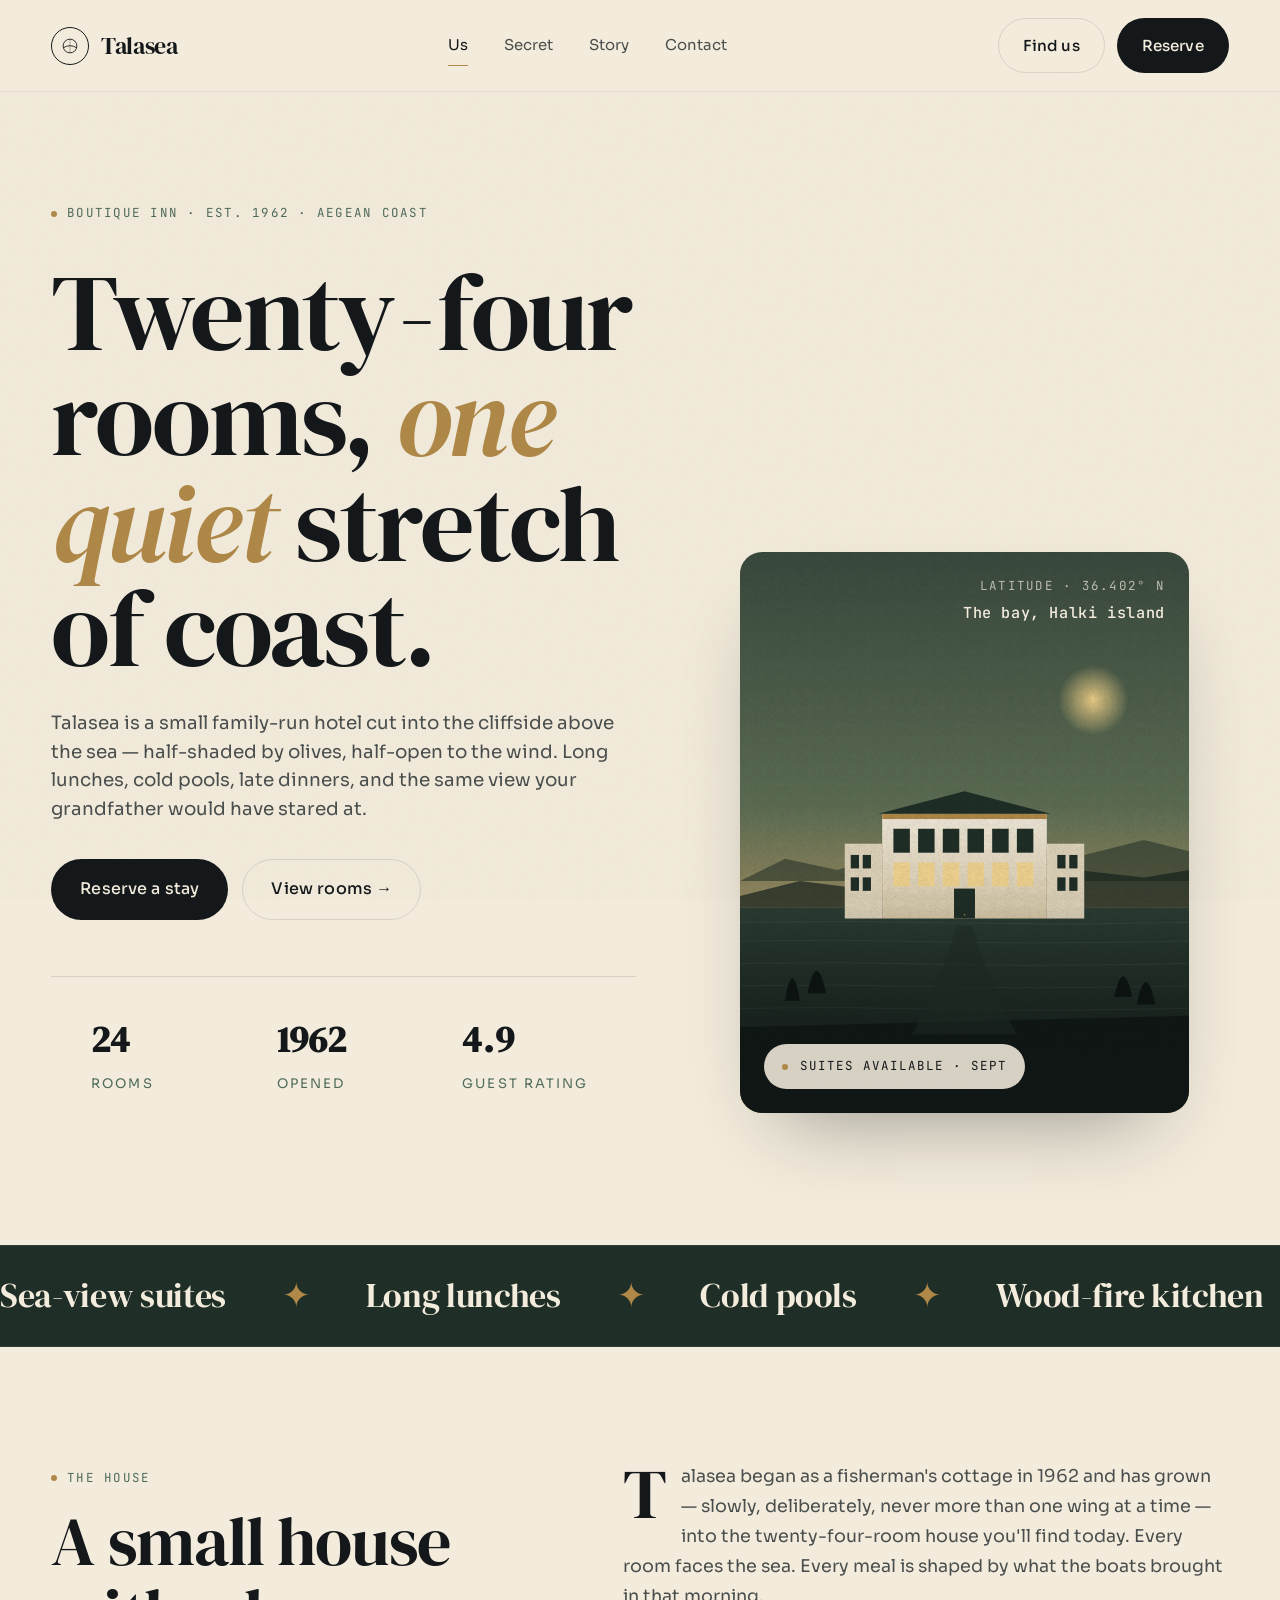
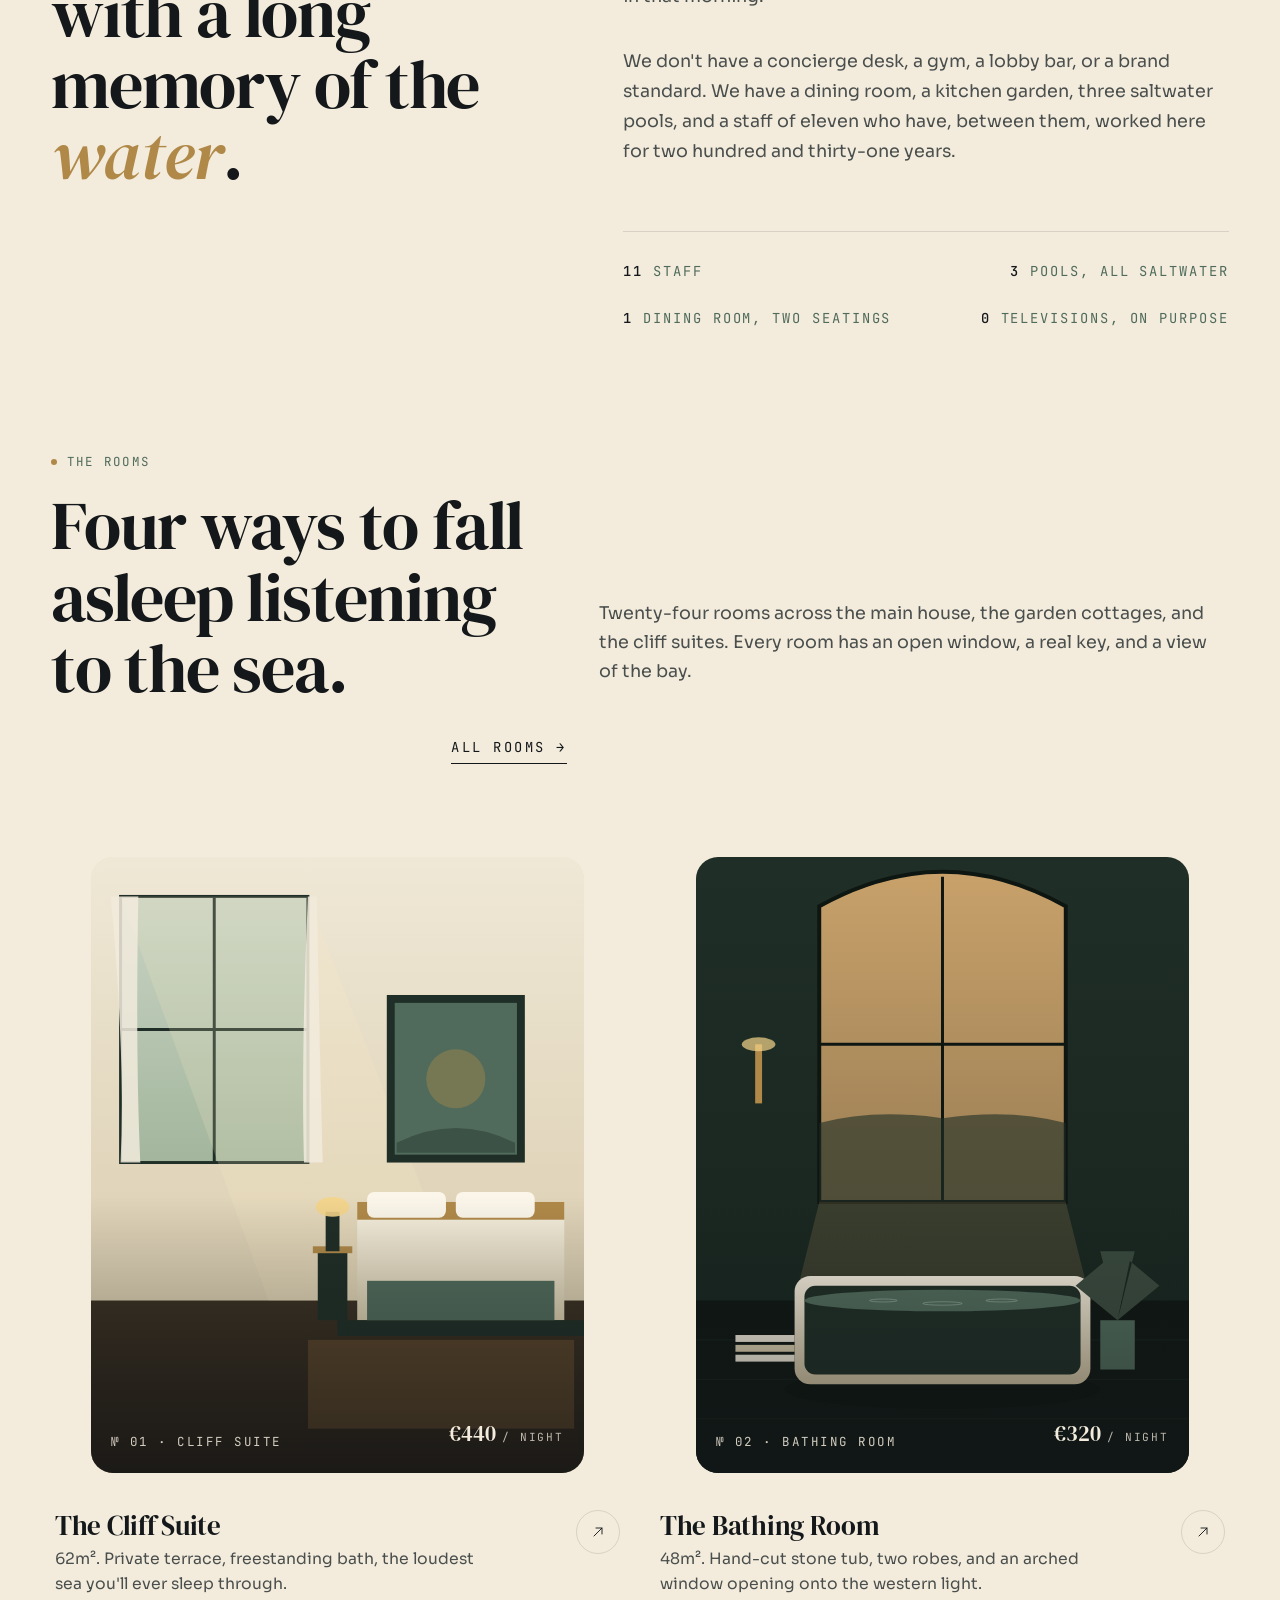
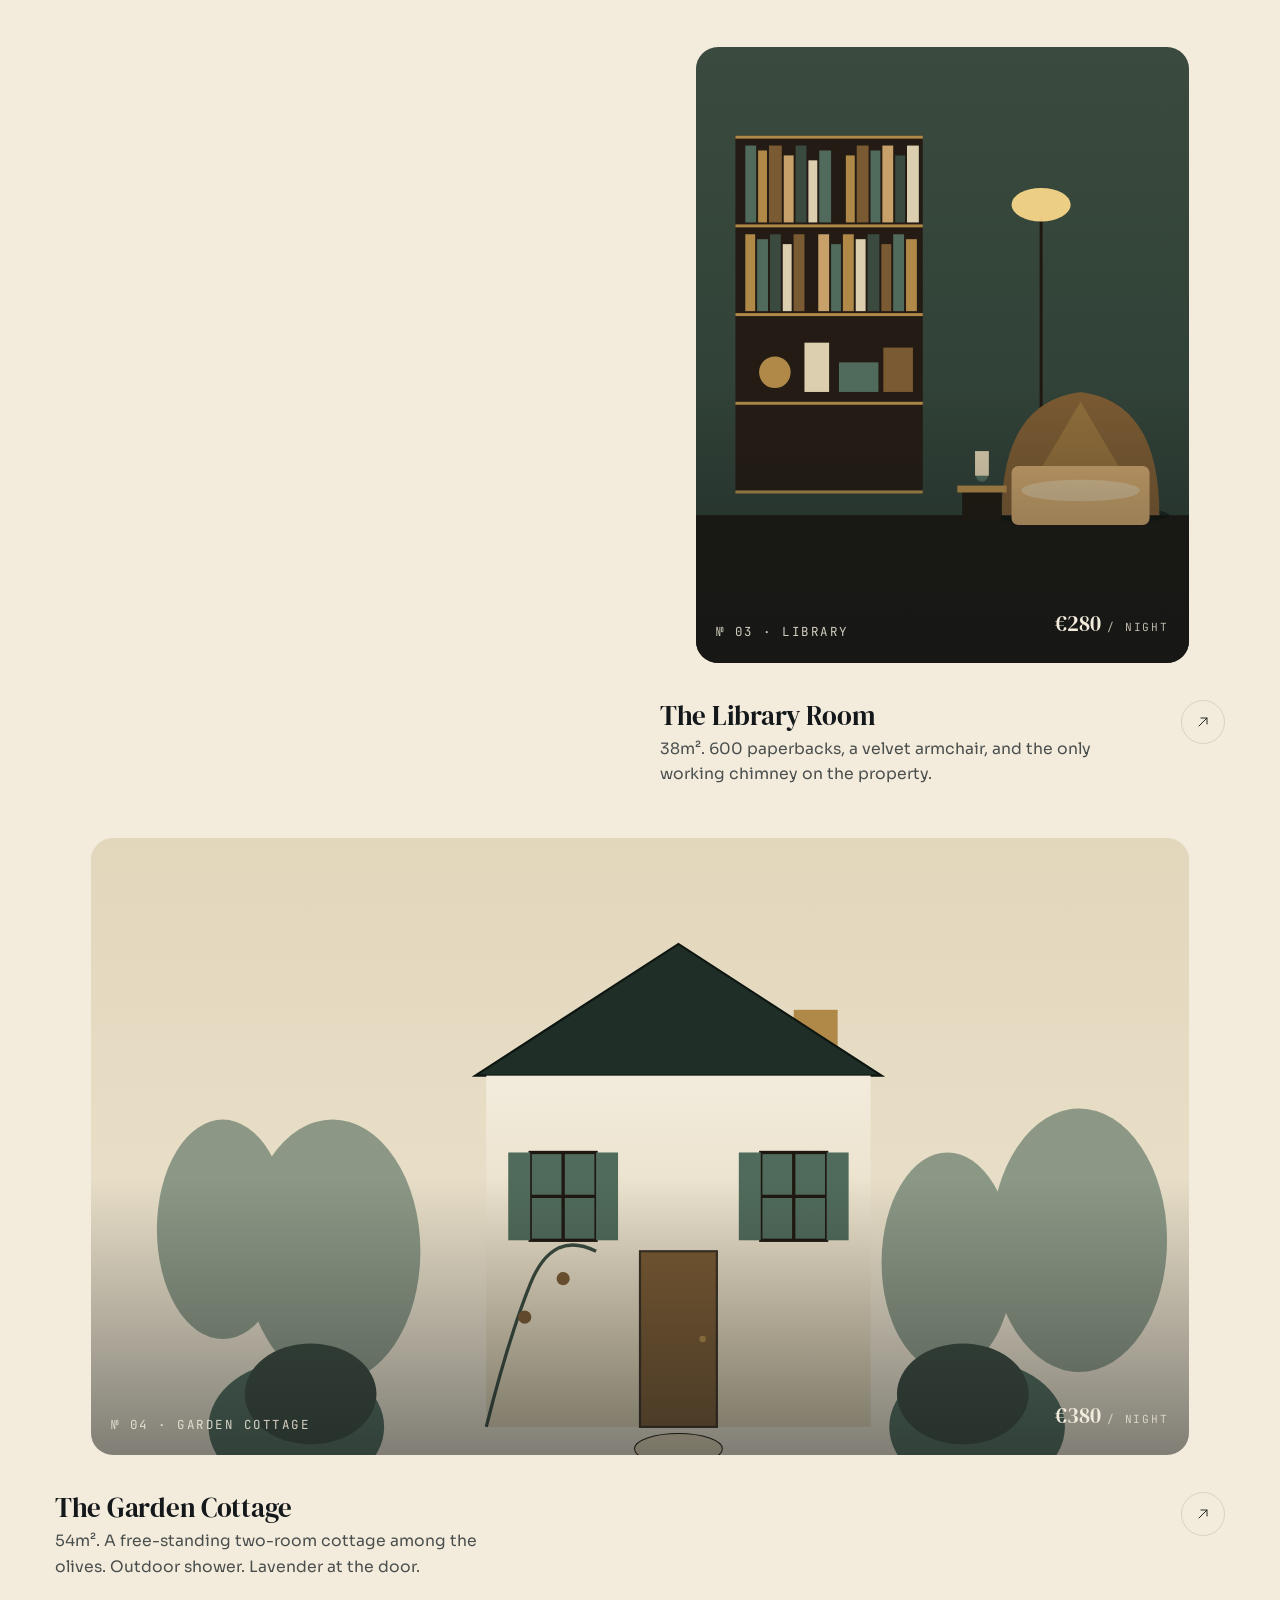
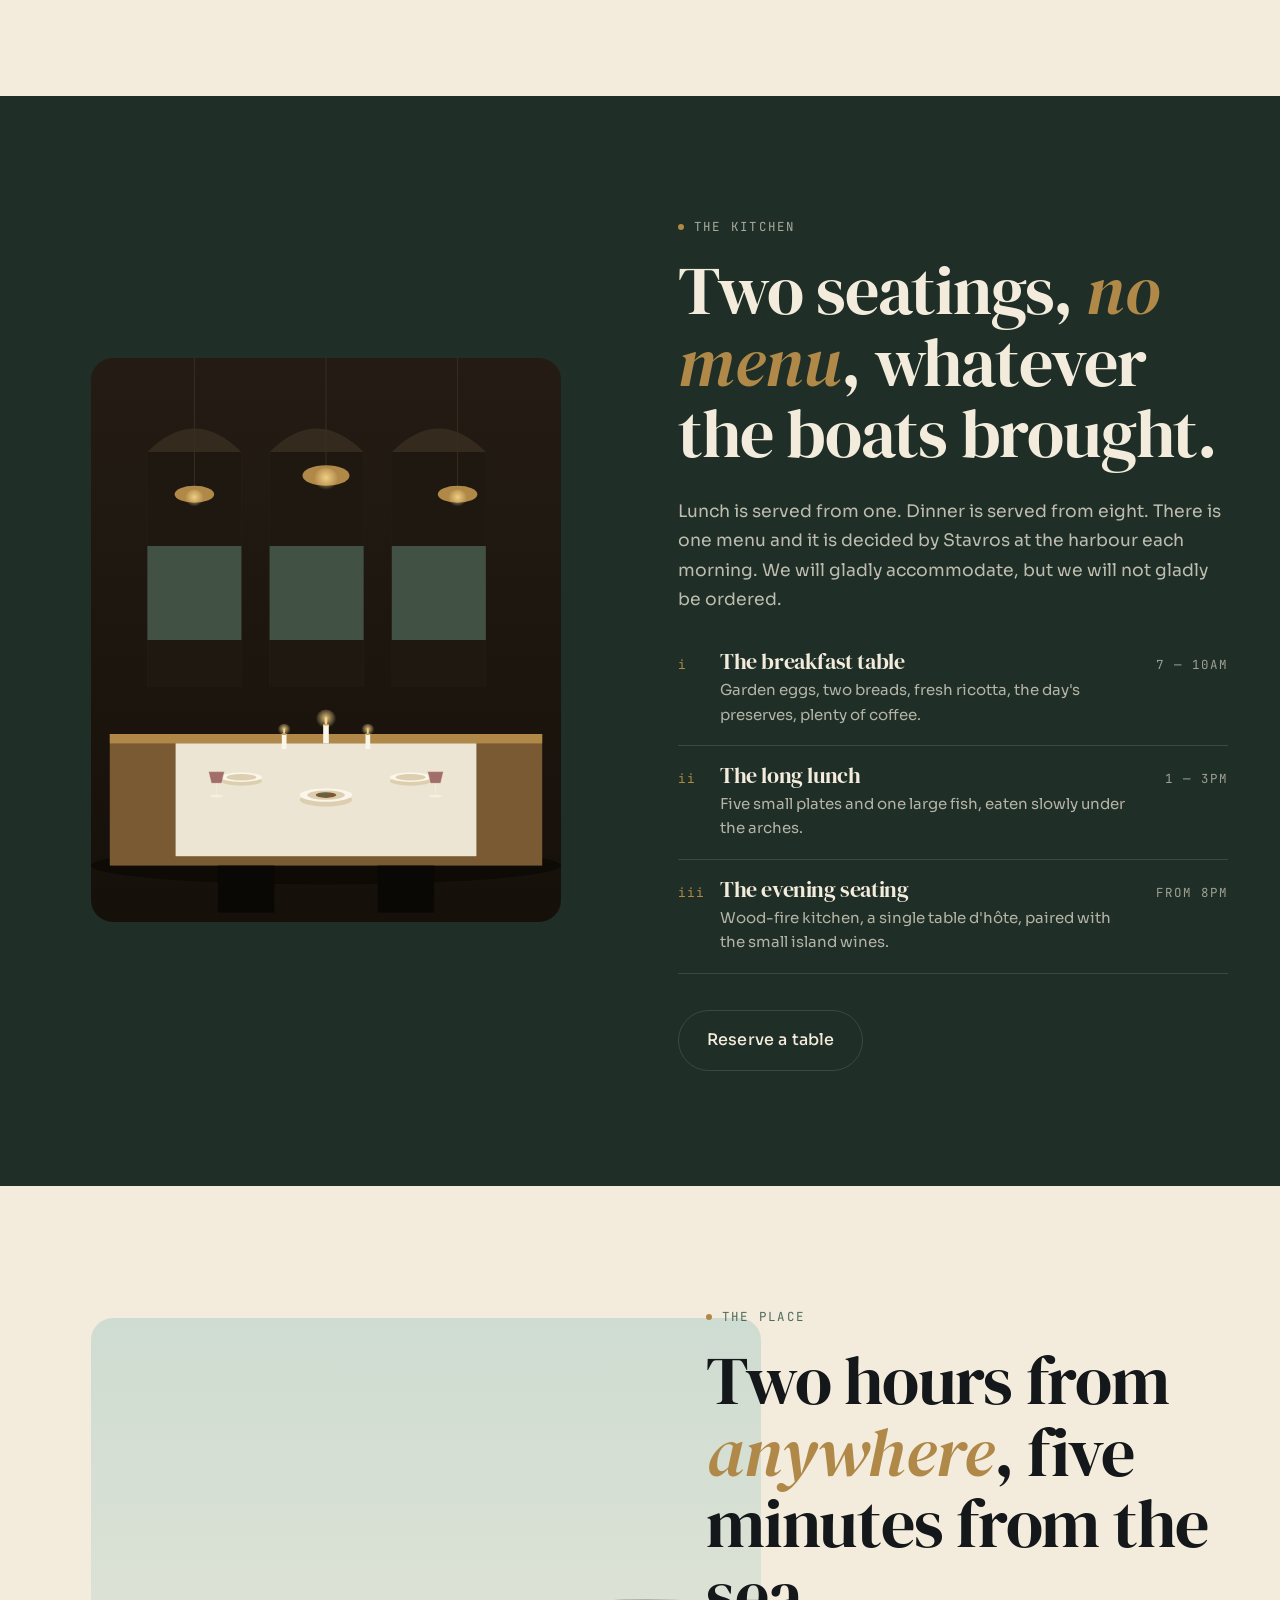
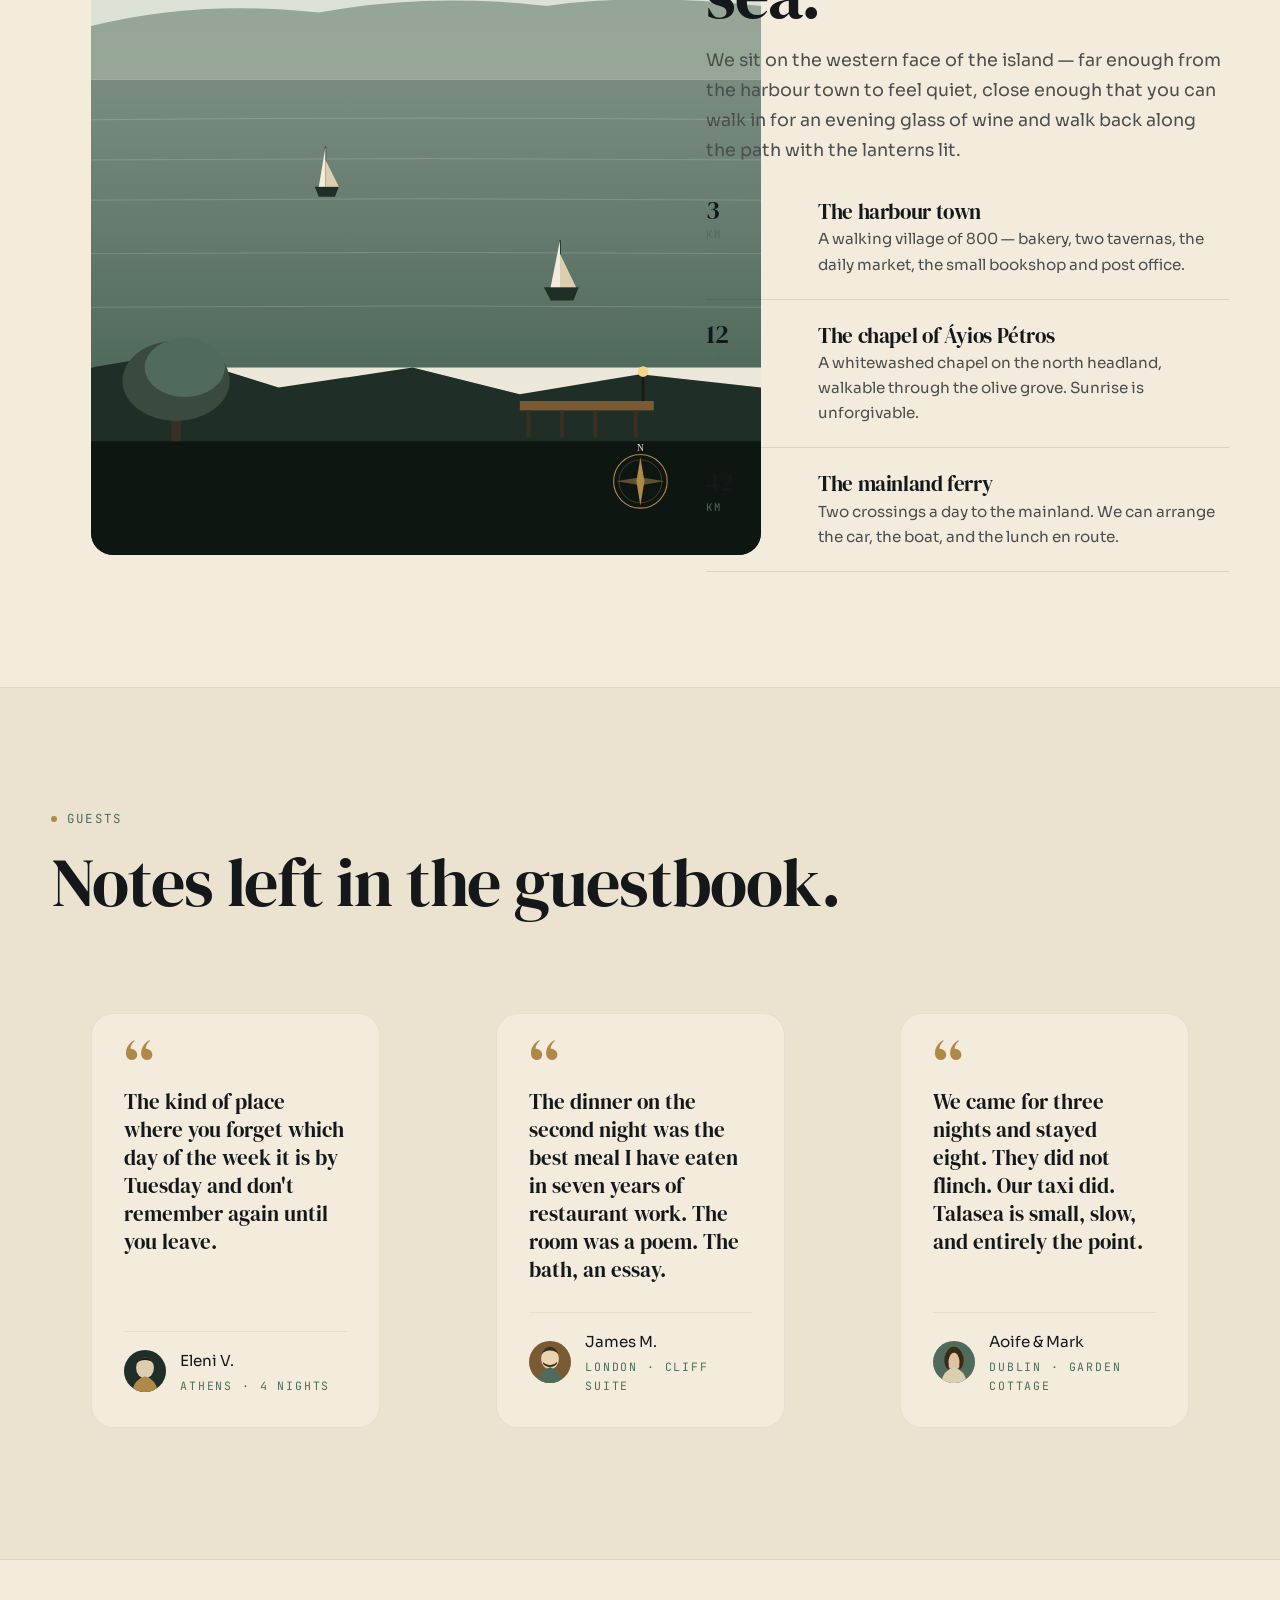
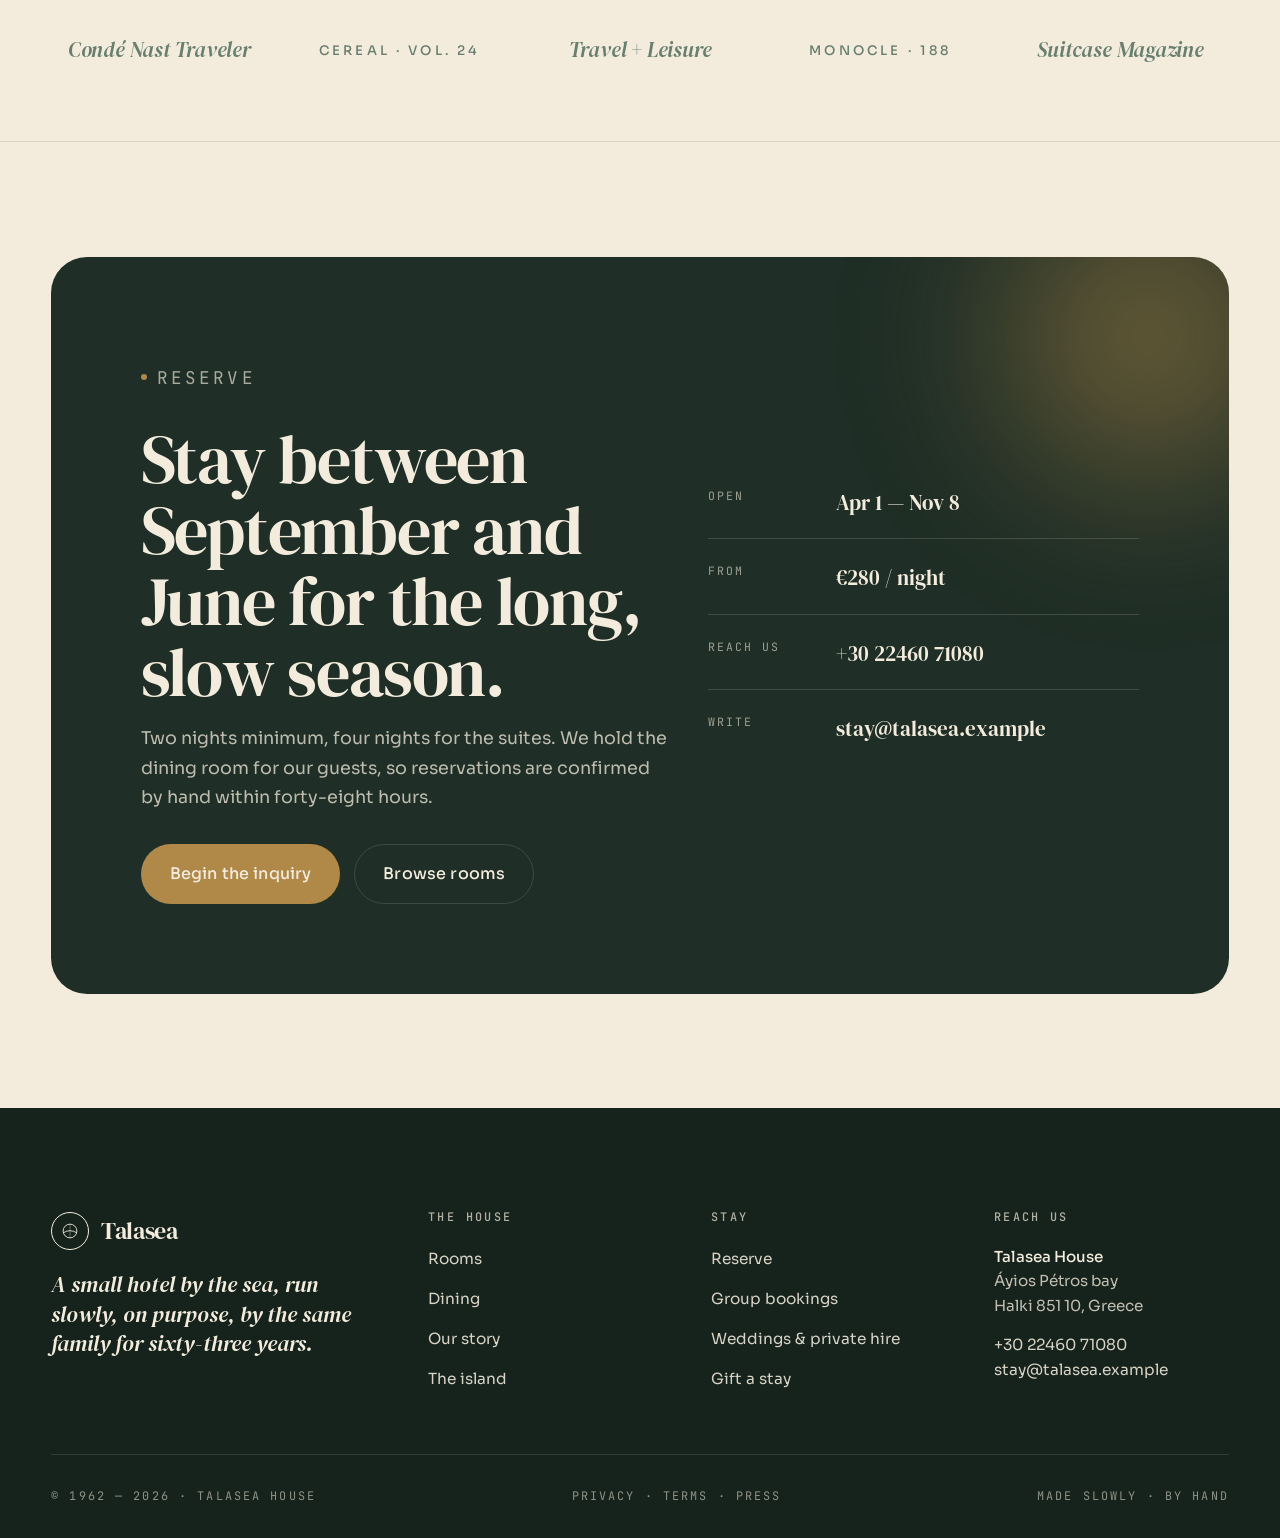
==== index.html @ c2680544 "Initial commit: Talasea boutique hotel website template" ====
<!doctype html>
<html lang="en">
<head>
  <meta charset="utf-8" />
  <meta name="viewport" content="width=device-width,initial-scale=1" />
  <meta name="theme-color" content="#1f2e26" />
  <title>Talasea — A Boutique Hotel by the Sea</title>
  <meta name="description" content="Talasea is a free, editorial HTML template for boutique hotels and small luxury inns. Cinematic hero, room cards, dining, location, story, and a booking inquiry form. No build step." />
  <link rel="preconnect" href="https://fonts.googleapis.com" />
  <link rel="preconnect" href="https://fonts.gstatic.com" crossorigin />
  <link rel="stylesheet" href="https://fonts.googleapis.com/css2?family=DM+Serif+Display:ital@0;1&family=JetBrains+Mono:wght@400;500&family=Sora:wght@300;400;500;600&display=swap" />
  <link rel="stylesheet" href="assets/css/styles.css" />
</head>
<body>
  <div class="grain" aria-hidden="true"></div>

  <header class="site-header">
    <a class="brand" href="index.html" aria-label="Talasea — home">
      <span class="brand-mark" aria-hidden="true">
        <svg viewBox="0 0 32 32" width="20" height="20" fill="none">
          <circle cx="16" cy="16" r="11" stroke="currentColor" stroke-width="1.4"/>
          <path d="M5 19 Q16 12 27 19" stroke="currentColor" stroke-width="1.4" fill="none"/>
          <path d="M16 5 L16 27" stroke="currentColor" stroke-width="1" opacity="0.55"/>
        </svg>
      </span>
      <span class="brand-name">Talasea</span>
    </a>
    <nav class="site-nav" aria-label="Main">
      <a href="index.html" class="is-active">Us</a>
      <a href="rooms.html">Secret</a>
      <a href="story.html">Story</a>
      <a href="contact.html">Contact</a>
    </nav>
    <div class="header-cta">
      <a class="btn btn-ghost" href="#location">Find us</a>
      <a class="btn btn-solid" href="contact.html">Reserve</a>
    </div>
    <button class="menu-toggle" aria-label="Open menu" aria-expanded="false" aria-controls="mobileNav">
      <span></span><span></span><span></span>
    </button>
  </header>
  <nav id="mobileNav" class="site-mobile-nav" aria-label="Mobile">
    <a href="index.html">Stay</a>
    <a href="rooms.html">Rooms</a>
    <a href="story.html">Story</a>
    <a href="contact.html">Contact</a>
    <a class="btn btn-solid btn-lg" href="contact.html">Reserve a stay</a>
  </nav>

  <main>
    <!-- ─────────── HERO ─────────── -->
    <section class="hero" aria-labelledby="heroTitle">
      <div class="hero-grid">
        <div class="hero-copy">
          <p class="eyebrow"><span class="dot"></span>Boutique inn · Est. 1962 · Aegean coast</p>
          <h1 id="heroTitle" class="hero-title">
            Twenty&#8202;-&#8202;four rooms,
            <em>one quiet</em>
            stretch of coast.
          </h1>
          <p class="hero-sub">Talasea is a small family-run hotel cut into the cliffside above the sea — half-shaded by olives, half-open to the wind. Long lunches, cold pools, late dinners, and the same view your grandfather would have stared at.</p>
          <div class="hero-actions">
            <a class="btn btn-solid btn-lg" href="contact.html">Reserve a stay</a>
            <a class="btn btn-ghost btn-lg" href="rooms.html">View rooms →</a>
          </div>
          <ul class="hero-stats">
            <li><strong>24</strong><span>Rooms</span></li>
            <li><strong>1962</strong><span>Opened</span></li>
            <li><strong>4&#8202;.&#8202;9</strong><span>Guest rating</span></li>
          </ul>
        </div>
        <figure class="hero-visual">
          <!-- REPLACE: hotel exterior at golden hour · 1280×1600 portrait · WebP/JPG -->
          <img src="assets/img/hero.svg" alt="Talasea hotel exterior at golden hour, set against the sea" width="1280" height="1600"/>
          <span class="hero-tag" aria-hidden="true"><span class="pill"></span>Suites available · Sept</span>
          <div class="hero-meta">
            <span>Latitude · 36.402° N</span>
            <strong>The bay, Halki island</strong>
          </div>
        </figure>
      </div>
    </section>

    <!-- ─────────── MARQUEE ─────────── -->
    <div class="marquee" aria-hidden="true">
      <div class="marquee-track">
        <span>Sea-view suites <em class="star">✦</em> Long lunches <em class="star">✦</em> Cold pools <em class="star">✦</em> Wood-fire kitchen <em class="star">✦</em> Hand-mended linen <em class="star">✦</em> Stargazer rooftop <em class="star">✦</em></span>
        <span>Sea-view suites <em class="star">✦</em> Long lunches <em class="star">✦</em> Cold pools <em class="star">✦</em> Wood-fire kitchen <em class="star">✦</em> Hand-mended linen <em class="star">✦</em> Stargazer rooftop <em class="star">✦</em></span>
      </div>
    </div>

    <!-- ─────────── INTRO ─────────── -->
    <section class="intro reveal" aria-labelledby="introTitle">
      <div class="intro-grid">
        <div>
          <p class="eyebrow intro-eyebrow"><span class="dot"></span>The house</p>
          <h2 id="introTitle" class="intro-title">
            A small house with a long memory of the
            <span class="serif-it">water</span>.
          </h2>
        </div>
        <div class="intro-body">
          <p>Talasea began as a fisherman's cottage in 1962 and has grown — slowly, deliberately, never more than one wing at a time — into the twenty-four-room house you'll find today. Every room faces the sea. Every meal is shaped by what the boats brought in that morning.</p>
          <p>We don't have a concierge desk, a gym, a lobby bar, or a brand standard. We have a dining room, a kitchen garden, three saltwater pools, and a staff of eleven who have, between them, worked here for two hundred and thirty-one years.</p>
          <div class="intro-foot">
            <span><strong>11</strong> staff</span>
            <span><strong>3</strong> pools, all saltwater</span>
            <span><strong>1</strong> dining room, two seatings</span>
            <span><strong>0</strong> televisions, on purpose</span>
          </div>
        </div>
      </div>
    </section>

    <!-- ─────────── ROOMS ─────────── -->
    <section class="rooms" id="rooms" aria-labelledby="roomsTitle">
      <div class="section-head reveal">
        <div>
          <p class="eyebrow"><span class="dot"></span>The rooms</p>
          <h2 id="roomsTitle">Four ways to fall asleep listening to the sea.</h2>
        </div>
        <p class="lede">Twenty-four rooms across the main house, the garden cottages, and the cliff suites. Every room has an open window, a real key, and a view of the bay.</p>
        <a href="rooms.html" class="cta-link">All rooms →</a>
      </div>

      <div class="rooms-grid">
        <article class="room-card reveal tall">
          <a href="rooms.html#cliff" aria-label="Cliff Suite — from €440 / night">
            <figure class="room-card-fig">
              <!-- REPLACE: cliff suite interior · 1000×1250 · WebP/JPG -->
              <img src="assets/img/room-1.svg" alt="The Cliff Suite — open-window bedroom with linen bed and morning light" width="1000" height="1250"/>
              <figcaption class="room-card-meta">
                <span class="num">№ 01 · Cliff suite</span>
                <span class="price">€440<small>/ night</small></span>
              </figcaption>
            </figure>
            <div class="room-card-body">
              <div>
                <h3>The Cliff Suite</h3>
                <p>62m². Private terrace, freestanding bath, the loudest sea you'll ever sleep through.</p>
              </div>
              <span class="arrow" aria-hidden="true">
                <svg viewBox="0 0 24 24" width="16" height="16" fill="none"><path d="M6 18 L18 6 M9 6 L18 6 L18 15" stroke="currentColor" stroke-width="1.4" stroke-linecap="round"/></svg>
              </span>
            </div>
          </a>
        </article>

        <article class="room-card reveal">
          <a href="rooms.html#bath" aria-label="Bathing Room — from €320 / night">
            <figure class="room-card-fig">
              <!-- REPLACE: bathing room · 1000×1250 · WebP/JPG -->
              <img src="assets/img/room-2.svg" alt="The Bathing Room — stone tub by an arched window, soft afternoon light" width="1000" height="1250"/>
              <figcaption class="room-card-meta">
                <span class="num">№ 02 · Bathing room</span>
                <span class="price">€320<small>/ night</small></span>
              </figcaption>
            </figure>
            <div class="room-card-body">
              <div>
                <h3>The Bathing Room</h3>
                <p>48m². Hand-cut stone tub, two robes, and an arched window opening onto the western light.</p>
              </div>
              <span class="arrow" aria-hidden="true">
                <svg viewBox="0 0 24 24" width="16" height="16" fill="none"><path d="M6 18 L18 6 M9 6 L18 6 L18 15" stroke="currentColor" stroke-width="1.4" stroke-linecap="round"/></svg>
              </span>
            </div>
          </a>
        </article>

        <article class="room-card reveal">
          <a href="rooms.html#library" aria-label="Library Room — from €280 / night">
            <figure class="room-card-fig">
              <!-- REPLACE: library room · 1000×1250 · WebP/JPG -->
              <img src="assets/img/room-3.svg" alt="The Library Room — armchair, brass lamp, wall of paperbacks" width="1000" height="1250"/>
              <figcaption class="room-card-meta">
                <span class="num">№ 03 · Library</span>
                <span class="price">€280<small>/ night</small></span>
              </figcaption>
            </figure>
            <div class="room-card-body">
              <div>
                <h3>The Library Room</h3>
                <p>38m². 600 paperbacks, a velvet armchair, and the only working chimney on the property.</p>
              </div>
              <span class="arrow" aria-hidden="true">
                <svg viewBox="0 0 24 24" width="16" height="16" fill="none"><path d="M6 18 L18 6 M9 6 L18 6 L18 15" stroke="currentColor" stroke-width="1.4" stroke-linecap="round"/></svg>
              </span>
            </div>
          </a>
        </article>

        <article class="room-card reveal wide">
          <a href="rooms.html#cottage" aria-label="Garden Cottage — from €380 / night">
            <figure class="room-card-fig">
              <!-- REPLACE: garden cottage exterior · 1600×900 · WebP/JPG -->
              <img src="assets/img/room-6.svg" alt="The Garden Cottage — stone path through olives to a small private cottage" width="1600" height="900"/>
              <figcaption class="room-card-meta">
                <span class="num">№ 04 · Garden cottage</span>
                <span class="price">€380<small>/ night</small></span>
              </figcaption>
            </figure>
            <div class="room-card-body">
              <div>
                <h3>The Garden Cottage</h3>
                <p>54m². A free-standing two-room cottage among the olives. Outdoor shower. Lavender at the door.</p>
              </div>
              <span class="arrow" aria-hidden="true">
                <svg viewBox="0 0 24 24" width="16" height="16" fill="none"><path d="M6 18 L18 6 M9 6 L18 6 L18 15" stroke="currentColor" stroke-width="1.4" stroke-linecap="round"/></svg>
              </span>
            </div>
          </a>
        </article>
      </div>
    </section>

    <!-- ─────────── DINING ─────────── -->
    <section class="dining" id="dining" aria-labelledby="diningTitle">
      <div class="dining-grid">
        <figure class="dining-fig reveal">
          <!-- REPLACE: dining room interior · 1000×1200 · WebP/JPG -->
          <img src="assets/img/dining.svg" alt="The dining room at Talasea — set table, candlelight, archways onto the courtyard" width="1000" height="1200"/>
        </figure>
        <div class="reveal">
          <p class="eyebrow"><span class="dot"></span>The kitchen</p>
          <h2 id="diningTitle" class="dining-title">
            Two seatings,
            <span class="serif-it">no menu</span>,
            whatever the boats brought.
          </h2>
          <p class="dining-body">Lunch is served from one. Dinner is served from eight. There is one menu and it is decided by Stavros at the harbour each morning. We will gladly accommodate, but we will not gladly be ordered.</p>

          <ul class="dining-list">
            <li>
              <span class="num">i</span>
              <div>
                <h4>The breakfast table</h4>
                <p>Garden eggs, two breads, fresh ricotta, the day's preserves, plenty of coffee.</p>
              </div>
              <span class="meta">7 — 10am</span>
            </li>
            <li>
              <span class="num">ii</span>
              <div>
                <h4>The long lunch</h4>
                <p>Five small plates and one large fish, eaten slowly under the arches.</p>
              </div>
              <span class="meta">1 — 3pm</span>
            </li>
            <li>
              <span class="num">iii</span>
              <div>
                <h4>The evening seating</h4>
                <p>Wood-fire kitchen, a single table d'hôte, paired with the small island wines.</p>
              </div>
              <span class="meta">From 8pm</span>
            </li>
          </ul>

          <a class="btn btn-ghost btn-lg on-dark" href="contact.html">Reserve a table</a>
        </div>
      </div>
    </section>

    <!-- ─────────── LOCATION ─────────── -->
    <section class="location" id="location" aria-labelledby="locationTitle">
      <div class="location-grid">
        <figure class="location-fig reveal">
          <!-- REPLACE: coastal landscape · 1000×1250 · WebP/JPG -->
          <img src="assets/img/location.svg" alt="Coastal landscape near Talasea — cliffs, harbour, sailboats on the bay" width="1000" height="1250"/>
        </figure>
        <div class="reveal">
          <p class="eyebrow"><span class="dot"></span>The place</p>
          <h2 id="locationTitle" style="font-size: var(--t-display); line-height: 1.04;">
            Two hours from
            <em class="serif-it">anywhere</em>,
            five minutes from the sea.
          </h2>
          <p style="font-size: 1.1rem; color: var(--ink-soft); line-height: 1.7; max-width: 50ch; margin-top: 16px;">We sit on the western face of the island — far enough from the harbour town to feel quiet, close enough that you can walk in for an evening glass of wine and walk back along the path with the lanterns lit.</p>

          <ul class="location-list">
            <li>
              <span class="km">3<small>km</small></span>
              <div>
                <h4>The harbour town</h4>
                <p>A walking village of 800 — bakery, two tavernas, the daily market, the small bookshop and post office.</p>
              </div>
            </li>
            <li>
              <span class="km">12<small>km</small></span>
              <div>
                <h4>The chapel of Áyios Pétros</h4>
                <p>A whitewashed chapel on the north headland, walkable through the olive grove. Sunrise is unforgivable.</p>
              </div>
            </li>
            <li>
              <span class="km">42<small>km</small></span>
              <div>
                <h4>The mainland ferry</h4>
                <p>Two crossings a day to the mainland. We can arrange the car, the boat, and the lunch en route.</p>
              </div>
            </li>
          </ul>
        </div>
      </div>
    </section>

    <!-- ─────────── VOICES ─────────── -->
    <section class="voices" aria-labelledby="voicesTitle">
      <div class="section-head reveal" style="grid-template-columns: 1fr;">
        <div>
          <p class="eyebrow"><span class="dot"></span>Guests</p>
          <h2 id="voicesTitle">Notes left in the guestbook.</h2>
        </div>
      </div>
      <div class="voices-list">
        <figure class="voice reveal">
          <span class="qt" aria-hidden="true">&ldquo;</span>
          <blockquote>The kind of place where you forget which day of the week it is by Tuesday and don't remember again until you leave.</blockquote>
          <cite>
            <span class="av"><img src="assets/img/avatar-1.svg" alt="" width="42" height="42"/></span>
            <span>Eleni V.<small>Athens · 4 nights</small></span>
          </cite>
        </figure>
        <figure class="voice reveal">
          <span class="qt" aria-hidden="true">&ldquo;</span>
          <blockquote>The dinner on the second night was the best meal I have eaten in seven years of restaurant work. The room was a poem. The bath, an essay.</blockquote>
          <cite>
            <span class="av"><img src="assets/img/avatar-2.svg" alt="" width="42" height="42"/></span>
            <span>James M.<small>London · Cliff suite</small></span>
          </cite>
        </figure>
        <figure class="voice reveal">
          <span class="qt" aria-hidden="true">&ldquo;</span>
          <blockquote>We came for three nights and stayed eight. They did not flinch. Our taxi did. Talasea is small, slow, and entirely the point.</blockquote>
          <cite>
            <span class="av"><img src="assets/img/avatar-3.svg" alt="" width="42" height="42"/></span>
            <span>Aoife &amp; Mark<small>Dublin · Garden cottage</small></span>
          </cite>
        </figure>
      </div>
    </section>

    <!-- ─────────── PRESS ─────────── -->
    <div class="press" aria-label="Press">
      <ul class="press-list">
        <li>Condé Nast Traveler</li>
        <li class="upper">Cereal · Vol. 24</li>
        <li>Travel + Leisure</li>
        <li class="upper">Monocle · 188</li>
        <li>Suitcase Magazine</li>
      </ul>
    </div>

    <!-- ─────────── CTA ─────────── -->
    <section class="cta" aria-labelledby="ctaTitle">
      <div class="cta-card reveal">
        <div>
          <p class="eyebrow" style="color: color-mix(in oklab, var(--cream) 65%, transparent);"><span class="dot"></span>Reserve</p>
          <h2 id="ctaTitle">Stay between September and June for the long, slow season.</h2>
          <p>Two nights minimum, four nights for the suites. We hold the dining room for our guests, so reservations are confirmed by hand within forty-eight hours.</p>
          <div class="cta-actions">
            <a class="btn btn-brass btn-lg" href="contact.html">Begin the inquiry</a>
            <a class="btn btn-ghost btn-lg on-dark" href="rooms.html">Browse rooms</a>
          </div>
        </div>
        <div class="cta-meta">
          <div class="row">
            <span class="label">Open</span>
            <span class="val">Apr 1 — Nov 8</span>
          </div>
          <div class="row">
            <span class="label">From</span>
            <span class="val">€280 / night</span>
          </div>
          <div class="row">
            <span class="label">Reach us</span>
            <span class="val">+30 22460 71080</span>
          </div>
          <div class="row" style="border-bottom: 0;">
            <span class="label">Write</span>
            <span class="val">stay@talasea.example</span>
          </div>
        </div>
      </div>
    </section>
  </main>

  <footer class="site-footer">
    <div class="footer-grid">
      <div class="footer-brand">
        <a class="brand" href="index.html" aria-label="Talasea home">
          <span class="brand-mark" aria-hidden="true">
            <svg viewBox="0 0 32 32" width="20" height="20" fill="none">
              <circle cx="16" cy="16" r="11" stroke="currentColor" stroke-width="1.4"/>
              <path d="M5 19 Q16 12 27 19" stroke="currentColor" stroke-width="1.4" fill="none"/>
              <path d="M16 5 L16 27" stroke="currentColor" stroke-width="1" opacity="0.55"/>
            </svg>
          </span>
          <span class="brand-name">Talasea</span>
        </a>
        <p>A small hotel by the sea, run slowly, on purpose, by the same family for sixty&#8202;-&#8202;three years.</p>
      </div>

      <div class="footer-col">
        <h4>The house</h4>
        <ul>
          <li><a href="rooms.html">Rooms</a></li>
          <li><a href="#dining">Dining</a></li>
          <li><a href="story.html">Our story</a></li>
          <li><a href="#location">The island</a></li>
        </ul>
      </div>

      <div class="footer-col">
        <h4>Stay</h4>
        <ul>
          <li><a href="contact.html">Reserve</a></li>
          <li><a href="contact.html">Group bookings</a></li>
          <li><a href="contact.html">Weddings &amp; private hire</a></li>
          <li><a href="#">Gift a stay</a></li>
        </ul>
      </div>

      <div class="footer-col">
        <h4>Reach us</h4>
        <address>
          <strong>Talasea House</strong><br/>
          Áyios Pétros bay<br/>
          Halki 851 10, Greece
        </address>
        <p style="margin-top: 14px; font-size: 0.95rem;">
          <a href="tel:+302246071080">+30 22460 71080</a><br/>
          <a href="mailto:stay@talasea.example">stay@talasea.example</a>
        </p>
      </div>
    </div>

    <div class="footer-bottom">
      <span>© 1962 — 2026 · Talasea House</span>
      <span>
        <a href="#">Privacy</a> · <a href="#">Terms</a> · <a href="#">Press</a>
      </span>
      <span>Made slowly · By hand</span>
    </div>
  </footer>

  <script src="assets/js/main.js" defer></script>
</body>
</html>
---- assets/css/styles.css ----
/* =========================================================
   Talasea — boutique hotel HTML template
   Forest + cream + brass. Editorial cinematic.
   Single-file, tokenised, vanilla CSS.
   ========================================================= */

:root {
  /* palette */
  --forest:        #1f2e26;          /* deep moss / primary surface */
  --forest-deep:   #16231d;          /* deeper shade for footer */
  --forest-soft:   #2a3b32;          /* card surface on dark */
  --cream:         #f3ecdd;          /* paper / page background */
  --cream-soft:    #ebe2d0;          /* secondary surface */
  --bone:          #e0d4bb;          /* divider / hairline */
  --brass:         #b08948;          /* brass accent — CTAs, accents */
  --brass-deep:    #8e6c34;          /* brass hover */
  --ink:           #14181a;          /* near-black text */
  --ink-soft:      #4a4f4d;          /* muted text */
  --moss:          #506b5b;          /* secondary green-grey */

  /* lines & shadows */
  --line:        color-mix(in oklab, var(--ink) 12%, transparent);
  --line-soft:   color-mix(in oklab, var(--ink) 6%, transparent);
  --line-dark:   color-mix(in oklab, var(--cream) 14%, transparent);

  --shadow-card: 0 1px 0 0 color-mix(in oklab, var(--cream) 60%, transparent) inset,
                 0 30px 60px -30px rgba(20,24,26,0.18);
  --shadow-deep: 0 40px 80px -40px rgba(20,24,26,0.45);

  /* radii */
  --r-sm: 6px;
  --r:    12px;
  --r-lg: 22px;
  --r-xl: 36px;

  /* motion */
  --ease:      cubic-bezier(0.2, 0.8, 0.2, 1);
  --ease-out:  cubic-bezier(0.16, 1, 0.3, 1);

  /* layout */
  --container: 1240px;
  --container-narrow: 880px;
  --pad-x: clamp(20px, 4vw, 56px);
  --pad-section: clamp(72px, 9vw, 140px);

  /* typography */
  --display: 'DM Serif Display', 'Cormorant Garamond', Georgia, serif;
  --sans:    'Sora', -apple-system, BlinkMacSystemFont, 'Segoe UI', Roboto, sans-serif;
  --mono:    'JetBrains Mono', ui-monospace, 'SF Mono', Menlo, monospace;

  --t-hero:    clamp(3rem, 1.6rem + 6.4vw, 7.2rem);
  --t-display: clamp(2.4rem, 1.4rem + 3.6vw, 4.6rem);
  --t-h2:      clamp(2rem, 1.3rem + 2.4vw, 3.4rem);
  --t-h3:      clamp(1.3rem, 1.05rem + 0.7vw, 1.65rem);
  --t-eyebrow: 0.78rem;
  --t-body:    clamp(1rem, 0.96rem + 0.18vw, 1.06rem);
  --t-small:   0.86rem;
}

*, *::before, *::after { box-sizing: border-box; }
html { scroll-behavior: smooth; }
@media (prefers-reduced-motion: reduce) { html { scroll-behavior: auto; } }

body {
  margin: 0;
  font-family: var(--sans);
  font-size: var(--t-body);
  line-height: 1.65;
  color: var(--ink);
  background: var(--cream);
  -webkit-font-smoothing: antialiased;
  text-rendering: optimizeLegibility;
  overflow-x: hidden;
}

img { display: block; max-width: 100%; height: auto; }

h1, h2, h3, h4 {
  font-family: var(--display);
  font-weight: 400;
  margin: 0;
  letter-spacing: -0.018em;
  line-height: 1.04;
  color: var(--ink);
}
h1 { font-size: var(--t-display); }
h2 { font-size: var(--t-h2); }
h3 { font-size: var(--t-h3); line-height: 1.2; letter-spacing: -0.01em; }

p { margin: 0 0 1em; color: var(--ink-soft); }
a { color: inherit; text-decoration: none; transition: color 0.25s var(--ease); }

/* ───── grain & atmosphere ───── */
.grain {
  position: fixed; inset: 0; pointer-events: none; z-index: 1;
  opacity: 0.06; mix-blend-mode: multiply;
  background-image: url("data:image/svg+xml;utf8,<svg xmlns='http://www.w3.org/2000/svg' width='160' height='160'><filter id='n'><feTurbulence type='fractalNoise' baseFrequency='0.95' numOctaves='2' stitchTiles='stitch'/><feColorMatrix values='0 0 0 0 0.07  0 0 0 0 0.10  0 0 0 0 0.08  0 0 0 0.55 0'/></filter><rect width='100%25' height='100%25' filter='url(%23n)'/></svg>");
}

/* ───── utilities ───── */
.container { width: min(100% - var(--pad-x) * 2, var(--container)); margin-inline: auto; }
.container-narrow { width: min(100% - var(--pad-x) * 2, var(--container-narrow)); margin-inline: auto; }

.eyebrow {
  display: inline-flex; align-items: center; gap: 10px;
  font-family: var(--mono);
  font-size: var(--t-eyebrow);
  text-transform: uppercase;
  letter-spacing: 0.18em;
  color: var(--moss);
  margin: 0 0 18px;
}
.eyebrow .dot { width: 6px; height: 6px; border-radius: 50%; background: var(--brass); }

.serif-it {
  font-family: var(--display);
  font-style: italic;
  font-weight: 400;
  color: var(--brass);
  letter-spacing: 0;
}

/* ───── buttons ───── */
.btn {
  display: inline-flex; align-items: center; gap: 10px;
  padding: 14px 24px;
  border-radius: 999px;
  font-family: var(--sans);
  font-size: 0.95rem;
  font-weight: 500;
  letter-spacing: 0.01em;
  cursor: pointer;
  transition: transform 0.25s var(--ease), background 0.25s var(--ease), color 0.25s var(--ease), border-color 0.25s var(--ease);
  border: 1px solid transparent;
  white-space: nowrap;
}
.btn-solid {
  background: var(--ink);
  color: var(--cream);
}
.btn-solid:hover { background: var(--brass); color: var(--cream); transform: translateY(-1px); }

.btn-brass {
  background: var(--brass);
  color: var(--cream);
}
.btn-brass:hover { background: var(--brass-deep); transform: translateY(-1px); }

.btn-ghost {
  background: transparent;
  color: var(--ink);
  border-color: var(--line);
}
.btn-ghost:hover { border-color: var(--ink); transform: translateY(-1px); }

.btn-ghost.on-dark { color: var(--cream); border-color: var(--line-dark); }
.btn-ghost.on-dark:hover { border-color: var(--cream); }

.btn-lg { padding: 16px 28px; font-size: 1rem; }

/* ───── header ───── */
.site-header {
  position: sticky; top: 0; z-index: 60;
  display: grid; grid-template-columns: auto 1fr auto;
  align-items: center;
  gap: 32px;
  padding: 18px var(--pad-x);
  background: color-mix(in oklab, var(--cream) 86%, transparent);
  backdrop-filter: saturate(140%) blur(14px);
  -webkit-backdrop-filter: saturate(140%) blur(14px);
  border-bottom: 1px solid var(--line-soft);
}
.brand {
  display: inline-flex; align-items: center; gap: 12px;
  color: var(--ink);
  font-family: var(--display);
  font-size: 1.5rem;
  letter-spacing: -0.015em;
}
.brand:hover { color: var(--brass); }
.brand-mark {
  display: inline-grid; place-items: center;
  width: 38px; height: 38px;
  border-radius: 50%;
  border: 1px solid var(--ink);
  color: var(--ink);
  background: transparent;
  transition: background 0.25s var(--ease), color 0.25s var(--ease);
}
.brand:hover .brand-mark { background: var(--ink); color: var(--cream); }

.site-nav { display: flex; gap: 36px; justify-content: center; }
.site-nav a { color: var(--ink-soft); font-size: 0.93rem; position: relative; padding: 4px 0; }
.site-nav a:hover, .site-nav a.is-active { color: var(--ink); }
.site-nav a::after {
  content: ''; position: absolute; left: 50%; bottom: -4px;
  width: 0; height: 1px; background: var(--brass);
  transition: width 0.3s var(--ease), left 0.3s var(--ease);
}
.site-nav a:hover::after, .site-nav a.is-active::after { width: 100%; left: 0; }

.header-cta { display: flex; gap: 12px; align-items: center; }

.menu-toggle {
  display: none;
  background: transparent;
  border: 1px solid var(--line);
  width: 42px; height: 42px;
  border-radius: 50%;
  padding: 0; cursor: pointer;
  flex-direction: column; justify-content: center; align-items: center; gap: 4px;
}
.menu-toggle span { display: block; width: 16px; height: 1px; background: var(--ink); transition: all 0.3s var(--ease); }
.menu-toggle[aria-expanded="true"] span:nth-child(1) { transform: translateY(5px) rotate(45deg); }
.menu-toggle[aria-expanded="true"] span:nth-child(2) { opacity: 0; }
.menu-toggle[aria-expanded="true"] span:nth-child(3) { transform: translateY(-5px) rotate(-45deg); }

.site-mobile-nav {
  display: none;
  position: fixed; inset: 76px 0 auto 0; z-index: 55;
  flex-direction: column; gap: 4px;
  padding: 24px var(--pad-x) 32px;
  background: var(--cream);
  border-bottom: 1px solid var(--line);
}
.site-mobile-nav a {
  font-family: var(--display);
  font-size: 1.6rem;
  padding: 10px 0;
  color: var(--ink);
  border-bottom: 1px solid var(--line-soft);
}
.site-mobile-nav a.btn { font-family: var(--sans); font-size: 1rem; border-bottom: 0; align-self: flex-start; margin-top: 14px; }
.site-mobile-nav.is-open { display: flex; }

/* ───── hero ───── */
.hero {
  position: relative;
  padding: clamp(48px, 7vw, 96px) var(--pad-x) clamp(64px, 9vw, 120px);
}
.hero-grid {
  width: min(100% - var(--pad-x) * 0, var(--container));
  margin-inline: auto;
  display: grid;
  grid-template-columns: 1.05fr 0.95fr;
  gap: clamp(32px, 5vw, 80px);
  align-items: end;
}
.hero-copy { padding-block: 16px; }
.hero-title {
  font-size: var(--t-hero);
  letter-spacing: -0.022em;
  line-height: 0.98;
  margin: 18px 0 28px;
}
.hero-title em {
  font-style: italic;
  color: var(--brass);
  font-weight: 400;
}
.hero-sub {
  font-size: 1.15rem;
  color: var(--ink-soft);
  max-width: 46ch;
  margin: 0 0 36px;
  line-height: 1.55;
}
.hero-actions { display: flex; gap: 14px; flex-wrap: wrap; }

.hero-stats {
  display: grid; grid-template-columns: repeat(3, 1fr);
  gap: 12px;
  margin-top: 56px;
  padding-top: 32px;
  border-top: 1px solid var(--line);
}
.hero-stats li { list-style: none; }
.hero-stats strong {
  display: block;
  font-family: var(--display);
  font-size: clamp(1.6rem, 1rem + 1.6vw, 2.4rem);
  letter-spacing: -0.01em;
  color: var(--ink);
}
.hero-stats span {
  font-size: 0.82rem;
  text-transform: uppercase;
  letter-spacing: 0.16em;
  color: var(--moss);
}

.hero-visual {
  position: relative;
  aspect-ratio: 4 / 5;
  border-radius: var(--r-lg);
  overflow: hidden;
  box-shadow: var(--shadow-deep);
}
.hero-visual img { width: 100%; height: 100%; object-fit: cover; }
.hero-visual::after {
  content: '';
  position: absolute; inset: 0;
  background: linear-gradient(180deg, transparent 60%, rgba(20,24,26,0.45) 100%);
  pointer-events: none;
}
.hero-tag {
  position: absolute;
  left: 24px; bottom: 24px;
  display: inline-flex; gap: 12px; align-items: center;
  padding: 12px 18px;
  background: color-mix(in oklab, var(--cream) 88%, transparent);
  backdrop-filter: blur(10px);
  -webkit-backdrop-filter: blur(10px);
  border-radius: 999px;
  font-family: var(--mono);
  font-size: var(--t-eyebrow);
  letter-spacing: 0.16em;
  text-transform: uppercase;
  color: var(--ink);
  z-index: 2;
}
.hero-tag .pill { width: 6px; height: 6px; border-radius: 50%; background: var(--brass); }

.hero-meta {
  position: absolute;
  right: 24px; top: 24px;
  text-align: right;
  font-family: var(--mono);
  font-size: var(--t-eyebrow);
  letter-spacing: 0.18em;
  text-transform: uppercase;
  color: var(--cream);
  z-index: 2;
}
.hero-meta span { display: block; opacity: 0.7; margin-bottom: 4px; }
.hero-meta strong { font-weight: 500; letter-spacing: 0.04em; font-size: 0.95rem; text-transform: none; }

/* ───── marquee ───── */
.marquee {
  background: var(--forest);
  color: var(--cream);
  padding: 22px 0;
  overflow: hidden;
  border-block: 1px solid color-mix(in oklab, var(--cream) 8%, transparent);
}
.marquee-track {
  display: flex; gap: 56px;
  white-space: nowrap;
  animation: marquee 32s linear infinite;
  font-family: var(--display);
  font-size: clamp(1.6rem, 1rem + 1.4vw, 2.2rem);
  letter-spacing: -0.01em;
}
.marquee-track span { display: inline-flex; align-items: center; gap: 56px; }
.marquee-track .star { color: var(--brass); font-style: normal; }
@keyframes marquee {
  to { transform: translateX(-50%); }
}
@media (prefers-reduced-motion: reduce) { .marquee-track { animation: none; } }

/* ───── intro section ───── */
.intro {
  padding: var(--pad-section) var(--pad-x);
}
.intro-grid {
  width: min(100% - 0, var(--container));
  margin-inline: auto;
  display: grid;
  grid-template-columns: 0.9fr 1.1fr;
  gap: clamp(32px, 6vw, 96px);
  align-items: start;
}
.intro-eyebrow { color: var(--moss); }
.intro-title {
  font-size: var(--t-display);
  line-height: 1.04;
}
.intro-body {
  display: flex; flex-direction: column; gap: 18px;
  font-size: 1.1rem;
  color: var(--ink-soft);
  line-height: 1.7;
}
.intro-body p:first-of-type::first-letter {
  font-family: var(--display);
  font-size: 4em;
  float: left;
  line-height: 0.9;
  padding-right: 14px;
  color: var(--ink);
}

.intro-foot {
  margin-top: 28px;
  padding-top: 28px;
  border-top: 1px solid var(--line);
  display: flex; justify-content: space-between; gap: 24px; flex-wrap: wrap;
  font-family: var(--mono);
  font-size: var(--t-small);
  text-transform: uppercase;
  letter-spacing: 0.14em;
  color: var(--moss);
}
.intro-foot strong { color: var(--ink); font-weight: 500; }

/* ───── rooms ───── */
.rooms {
  padding: 0 var(--pad-x) var(--pad-section);
}
.section-head {
  width: min(100%, var(--container));
  margin: 0 auto clamp(40px, 6vw, 80px);
  display: grid;
  grid-template-columns: 0.9fr 1.1fr;
  gap: 32px;
  align-items: end;
}
.section-head h2 {
  font-size: var(--t-display);
}
.section-head .lede {
  font-size: 1.1rem;
  color: var(--ink-soft);
  max-width: 56ch;
}
.section-head a.cta-link {
  color: var(--ink);
  font-family: var(--mono);
  text-transform: uppercase;
  font-size: var(--t-small);
  letter-spacing: 0.18em;
  border-bottom: 1px solid var(--ink);
  padding-bottom: 4px;
  align-self: end;
  justify-self: end;
}
.section-head a.cta-link:hover { color: var(--brass); border-color: var(--brass); }

.rooms-grid {
  width: min(100%, var(--container));
  margin-inline: auto;
  display: grid;
  grid-template-columns: repeat(12, 1fr);
  gap: clamp(20px, 2.5vw, 32px);
}
.room-card { grid-column: span 6; }
.room-card.tall { grid-column: span 6; grid-row: span 2; }
.room-card.wide { grid-column: span 12; }

.room-card-fig {
  position: relative;
  aspect-ratio: 4 / 5;
  border-radius: var(--r-lg);
  overflow: hidden;
  background: var(--cream-soft);
}
.room-card.wide .room-card-fig { aspect-ratio: 16 / 9; }
.room-card-fig img {
  width: 100%; height: 100%; object-fit: cover;
  transition: transform 0.8s var(--ease);
}
.room-card:hover .room-card-fig img { transform: scale(1.04); }

.room-card-fig::after {
  content: '';
  position: absolute; inset: 0;
  background: linear-gradient(180deg, transparent 55%, rgba(20,24,26,0.5) 100%);
  pointer-events: none;
}

.room-card-meta {
  position: absolute;
  inset: auto 20px 20px 20px;
  z-index: 2;
  color: var(--cream);
  display: flex; justify-content: space-between; align-items: end; gap: 16px;
}
.room-card-meta .num {
  font-family: var(--mono);
  font-size: var(--t-eyebrow);
  letter-spacing: 0.2em;
  text-transform: uppercase;
  opacity: 0.85;
}
.room-card-meta .price {
  font-family: var(--display);
  font-size: 1.4rem;
}
.room-card-meta .price small {
  font-family: var(--mono);
  font-size: 0.7rem;
  letter-spacing: 0.16em;
  text-transform: uppercase;
  opacity: 0.75;
  margin-left: 6px;
}

.room-card-body { padding: 20px 4px 0; display: flex; gap: 24px; align-items: start; justify-content: space-between; }
.room-card-body h3 { font-size: 1.7rem; }
.room-card-body p { color: var(--ink-soft); font-size: 0.98rem; max-width: 36ch; margin: 4px 0 0; }
.room-card-body .arrow {
  width: 44px; height: 44px;
  border-radius: 50%;
  border: 1px solid var(--line);
  display: inline-grid; place-items: center;
  flex-shrink: 0;
  transition: background 0.25s var(--ease), color 0.25s var(--ease), border-color 0.25s var(--ease);
}
.room-card:hover .room-card-body .arrow {
  background: var(--ink); color: var(--cream); border-color: var(--ink);
}

/* ───── feature band: dining ───── */
.dining {
  background: var(--forest);
  color: var(--cream);
  padding: var(--pad-section) var(--pad-x);
  position: relative;
  overflow: hidden;
}
.dining h2, .dining h3 { color: var(--cream); }
.dining p { color: color-mix(in oklab, var(--cream) 75%, transparent); }
.dining .eyebrow { color: color-mix(in oklab, var(--cream) 65%, transparent); }
.dining .eyebrow .dot { background: var(--brass); }

.dining-grid {
  width: min(100%, var(--container));
  margin-inline: auto;
  display: grid;
  grid-template-columns: 1fr 1fr;
  gap: clamp(40px, 6vw, 96px);
  align-items: center;
}
.dining-fig {
  aspect-ratio: 5 / 6;
  border-radius: var(--r-lg);
  overflow: hidden;
}
.dining-fig img { width: 100%; height: 100%; object-fit: cover; }
.dining-title { font-size: var(--t-display); margin-bottom: 28px; }
.dining-body { font-size: 1.08rem; line-height: 1.7; max-width: 50ch; }

.dining-list {
  margin: 36px 0 36px;
  padding: 0;
  list-style: none;
  display: grid;
  gap: 18px;
}
.dining-list li {
  display: grid;
  grid-template-columns: 24px 1fr auto;
  gap: 18px;
  align-items: baseline;
  padding-bottom: 18px;
  border-bottom: 1px solid color-mix(in oklab, var(--cream) 14%, transparent);
}
.dining-list .num {
  font-family: var(--mono);
  font-size: 0.78rem;
  letter-spacing: 0.18em;
  color: var(--brass);
}
.dining-list h4 {
  font-family: var(--display);
  font-weight: 400;
  font-size: 1.4rem;
  color: var(--cream);
  margin: 0 0 4px;
}
.dining-list p { font-size: 0.94rem; margin: 0; color: color-mix(in oklab, var(--cream) 70%, transparent); }
.dining-list .meta {
  font-family: var(--mono);
  font-size: 0.78rem;
  letter-spacing: 0.16em;
  text-transform: uppercase;
  color: color-mix(in oklab, var(--cream) 60%, transparent);
  white-space: nowrap;
}

/* ───── location band ───── */
.location {
  padding: var(--pad-section) var(--pad-x);
}
.location-grid {
  width: min(100%, var(--container));
  margin-inline: auto;
  display: grid;
  grid-template-columns: 1.05fr 0.95fr;
  gap: clamp(40px, 6vw, 96px);
  align-items: stretch;
}
.location-fig {
  aspect-ratio: 4 / 5;
  border-radius: var(--r-lg);
  overflow: hidden;
  position: relative;
}
.location-fig img { width: 100%; height: 100%; object-fit: cover; }

.location-list { list-style: none; padding: 0; margin: 32px 0 0; display: grid; gap: 22px; }
.location-list li {
  display: grid;
  grid-template-columns: 90px 1fr;
  gap: 22px;
  align-items: baseline;
  padding-bottom: 22px;
  border-bottom: 1px solid var(--line);
}
.location-list .km {
  font-family: var(--display);
  font-size: 1.6rem;
  color: var(--ink);
  line-height: 1;
}
.location-list .km small { font-family: var(--mono); font-size: 0.66rem; letter-spacing: 0.16em; text-transform: uppercase; color: var(--moss); display: block; margin-top: 6px; }
.location-list h4 { font-family: var(--display); font-weight: 400; font-size: 1.3rem; margin: 0 0 4px; }
.location-list p { font-size: 0.95rem; margin: 0; color: var(--ink-soft); }

/* ───── voices / testimonials ───── */
.voices {
  padding: var(--pad-section) var(--pad-x);
  background: var(--cream-soft);
  border-block: 1px solid var(--bone);
}
.voices-list {
  width: min(100%, var(--container));
  margin-inline: auto;
  display: grid;
  grid-template-columns: repeat(3, 1fr);
  gap: clamp(24px, 3vw, 36px);
}
.voice {
  background: var(--cream);
  padding: 32px;
  border-radius: var(--r-lg);
  border: 1px solid var(--line-soft);
  display: flex; flex-direction: column;
  position: relative;
}
.voice .qt {
  font-family: var(--display);
  font-size: 4.5rem;
  line-height: 0.6;
  color: var(--brass);
  height: 24px;
}
.voice blockquote {
  font-family: var(--display);
  font-size: 1.3rem;
  line-height: 1.35;
  color: var(--ink);
  margin: 18px 0 28px;
  flex: 1;
}
.voice cite {
  display: flex; align-items: center; gap: 14px;
  font-style: normal;
  border-top: 1px solid var(--line-soft);
  padding-top: 16px;
}
.voice cite .av {
  width: 42px; height: 42px;
  border-radius: 50%;
  background: var(--bone);
  flex-shrink: 0;
  overflow: hidden;
}
.voice cite .av img { width: 100%; height: 100%; object-fit: cover; }
.voice cite span { font-family: var(--sans); font-size: 0.95rem; color: var(--ink); }
.voice cite small { display: block; font-family: var(--mono); font-size: 0.72rem; letter-spacing: 0.16em; text-transform: uppercase; color: var(--moss); margin-top: 2px; }

/* ───── press strip ───── */
.press {
  padding: 56px var(--pad-x);
  border-bottom: 1px solid var(--line);
}
.press-list {
  width: min(100%, var(--container));
  margin-inline: auto;
  list-style: none; padding: 0;
  display: grid; grid-template-columns: repeat(5, 1fr);
  gap: 24px;
  align-items: center;
}
.press-list li {
  font-family: var(--display);
  font-size: 1.3rem;
  letter-spacing: -0.01em;
  color: var(--moss);
  text-align: center;
  font-style: italic;
  opacity: 0.85;
}
.press-list li.upper { font-family: var(--sans); font-style: normal; text-transform: uppercase; letter-spacing: 0.24em; font-size: 0.82rem; font-weight: 500; }

/* ───── cta band ───── */
.cta {
  padding: var(--pad-section) var(--pad-x);
}
.cta-card {
  width: min(100%, var(--container));
  margin-inline: auto;
  background: var(--forest);
  color: var(--cream);
  padding: clamp(48px, 7vw, 96px);
  border-radius: var(--r-xl);
  display: grid;
  grid-template-columns: 1.1fr 0.9fr;
  gap: 40px;
  align-items: center;
  position: relative;
  overflow: hidden;
}
.cta-card::before {
  content: '';
  position: absolute; right: -160px; top: -160px;
  width: 480px; height: 480px;
  border-radius: 50%;
  background: radial-gradient(circle, color-mix(in oklab, var(--brass) 60%, transparent) 0%, transparent 65%);
  pointer-events: none;
  filter: blur(60px);
}
.cta-card h2 { color: var(--cream); font-size: var(--t-display); }
.cta-card p { color: color-mix(in oklab, var(--cream) 75%, transparent); font-size: 1.1rem; max-width: 44ch; margin: 16px 0 32px; }
.cta-card .btn-brass { background: var(--brass); color: var(--cream); }
.cta-card .btn-brass:hover { background: var(--cream); color: var(--ink); }
.cta-actions { display: flex; gap: 14px; flex-wrap: wrap; }
.cta-meta {
  display: grid;
  gap: 22px;
  position: relative; z-index: 1;
}
.cta-meta .row {
  display: grid; grid-template-columns: 110px 1fr;
  gap: 18px;
  padding-bottom: 18px;
  border-bottom: 1px solid color-mix(in oklab, var(--cream) 16%, transparent);
}
.cta-meta .label {
  font-family: var(--mono);
  font-size: 0.72rem;
  letter-spacing: 0.18em;
  text-transform: uppercase;
  color: color-mix(in oklab, var(--cream) 60%, transparent);
}
.cta-meta .val {
  font-family: var(--display);
  font-size: 1.3rem;
  color: var(--cream);
}

/* ───── footer ───── */
.site-footer {
  background: var(--forest-deep);
  color: color-mix(in oklab, var(--cream) 80%, transparent);
  padding: clamp(64px, 8vw, 120px) var(--pad-x) 32px;
}
.site-footer h4 { color: var(--cream); }
.footer-grid {
  width: min(100%, var(--container));
  margin-inline: auto;
  display: grid;
  grid-template-columns: 1.4fr 1fr 1fr 1fr;
  gap: 48px;
  padding-bottom: 56px;
  border-bottom: 1px solid color-mix(in oklab, var(--cream) 12%, transparent);
}
.footer-brand .brand { color: var(--cream); }
.footer-brand .brand-mark { border-color: var(--cream); color: var(--cream); }
.footer-brand p {
  margin-top: 20px;
  font-family: var(--display);
  font-style: italic;
  font-size: 1.4rem;
  line-height: 1.3;
  color: var(--cream);
  max-width: 28ch;
}
.footer-col h4 {
  font-family: var(--mono);
  font-size: 0.74rem;
  letter-spacing: 0.2em;
  text-transform: uppercase;
  font-weight: 500;
  margin-bottom: 22px;
  color: color-mix(in oklab, var(--cream) 70%, transparent);
}
.footer-col ul { list-style: none; padding: 0; margin: 0; display: grid; gap: 12px; }
.footer-col a { color: color-mix(in oklab, var(--cream) 88%, transparent); font-size: 0.96rem; }
.footer-col a:hover { color: var(--brass); }
.footer-col address { font-style: normal; line-height: 1.6; font-size: 0.95rem; color: color-mix(in oklab, var(--cream) 78%, transparent); }
.footer-col address strong { color: var(--cream); font-weight: 500; }

.footer-bottom {
  width: min(100%, var(--container));
  margin-inline: auto;
  margin-top: 32px;
  display: flex; justify-content: space-between; gap: 24px; flex-wrap: wrap;
  font-family: var(--mono);
  font-size: 0.74rem;
  letter-spacing: 0.18em;
  text-transform: uppercase;
  color: color-mix(in oklab, var(--cream) 55%, transparent);
}
.footer-bottom a:hover { color: var(--brass); }

/* ───── reveals ───── */
.reveal {
  opacity: 0;
  transform: translateY(18px);
  transition: opacity 0.9s var(--ease-out), transform 0.9s var(--ease-out);
  will-change: opacity, transform;
}
.reveal.in { opacity: 1; transform: none; }
@media (prefers-reduced-motion: reduce) {
  .reveal { opacity: 1; transform: none; transition: none; }
}

/* ───── inner page heads ───── */
.page-head {
  padding: clamp(40px, 6vw, 96px) var(--pad-x) clamp(40px, 6vw, 80px);
  border-bottom: 1px solid var(--line);
}
.page-head .container {
  display: grid;
  grid-template-columns: 1fr;
  gap: 24px;
}
.page-head h1 { font-size: var(--t-hero); line-height: 0.98; letter-spacing: -0.022em; }
.page-head .lede { font-size: 1.2rem; color: var(--ink-soft); max-width: 60ch; }
.page-head .meta-row {
  margin-top: 18px;
  display: flex; gap: 36px; flex-wrap: wrap;
  font-family: var(--mono);
  font-size: 0.78rem;
  letter-spacing: 0.18em;
  text-transform: uppercase;
  color: var(--moss);
}
.page-head .meta-row strong { color: var(--ink); font-weight: 500; }

/* ───── rooms catalog (rooms.html) ───── */
.catalog {
  padding: var(--pad-section) var(--pad-x);
}
.catalog-list {
  width: min(100%, var(--container));
  margin-inline: auto;
  display: flex; flex-direction: column;
  gap: clamp(40px, 5vw, 80px);
}
.catalog-row {
  display: grid;
  grid-template-columns: 1.05fr 0.95fr;
  gap: clamp(28px, 4vw, 64px);
  align-items: center;
}
.catalog-row.flip { grid-template-columns: 0.95fr 1.05fr; }
.catalog-row.flip .catalog-fig { order: 2; }
.catalog-fig {
  aspect-ratio: 5 / 6;
  border-radius: var(--r-lg);
  overflow: hidden;
}
.catalog-fig img { width: 100%; height: 100%; object-fit: cover; }
.catalog-body .num {
  font-family: var(--mono);
  font-size: 0.78rem;
  letter-spacing: 0.2em;
  text-transform: uppercase;
  color: var(--brass);
  margin-bottom: 14px;
}
.catalog-body h2 { font-size: clamp(2rem, 1.4rem + 1.8vw, 3rem); }
.catalog-body p.desc { margin: 18px 0 24px; font-size: 1.05rem; max-width: 50ch; line-height: 1.65; }
.catalog-body .specs {
  list-style: none; padding: 0; margin: 0 0 28px;
  display: grid; grid-template-columns: repeat(2, 1fr);
  gap: 14px 24px;
}
.catalog-body .specs li {
  display: flex; align-items: center; gap: 10px;
  font-size: 0.92rem;
  color: var(--ink);
  padding: 8px 0;
  border-bottom: 1px solid var(--line-soft);
}
.catalog-body .specs li svg { color: var(--brass); flex-shrink: 0; }
.catalog-body .price-row {
  display: flex; align-items: baseline; gap: 16px;
  margin-bottom: 24px;
}
.catalog-body .price-row .num {
  font-family: var(--display);
  font-size: 2rem;
  color: var(--ink);
  margin: 0;
  text-transform: none;
  letter-spacing: -0.01em;
}
.catalog-body .price-row .per {
  font-family: var(--mono);
  font-size: 0.78rem;
  letter-spacing: 0.16em;
  text-transform: uppercase;
  color: var(--moss);
}

/* amenities band */
.amenities {
  padding: var(--pad-section) var(--pad-x);
  background: var(--forest);
  color: var(--cream);
}
.amenities h2 { color: var(--cream); }
.amenities .eyebrow { color: color-mix(in oklab, var(--cream) 65%, transparent); }
.amenities-grid {
  width: min(100%, var(--container));
  margin: 48px auto 0;
  display: grid;
  grid-template-columns: repeat(4, 1fr);
  gap: 32px;
}
.amenity {
  padding: 28px 24px;
  background: var(--forest-soft);
  border-radius: var(--r-lg);
  border: 1px solid color-mix(in oklab, var(--cream) 8%, transparent);
}
.amenity svg { color: var(--brass); margin-bottom: 18px; }
.amenity h3 { font-size: 1.3rem; color: var(--cream); margin-bottom: 8px; }
.amenity p { font-size: 0.94rem; color: color-mix(in oklab, var(--cream) 70%, transparent); margin: 0; }

/* ───── story page (story.html) ───── */
.story-narrative {
  padding: var(--pad-section) var(--pad-x);
}
.story-narrative .container-narrow p {
  font-size: 1.18rem;
  line-height: 1.75;
  margin: 0 0 26px;
}
.story-narrative h2 {
  font-size: var(--t-h2);
  margin: 64px 0 24px;
}
.story-narrative .pull {
  font-family: var(--display);
  font-style: italic;
  font-size: clamp(1.6rem, 1rem + 1.6vw, 2.4rem);
  line-height: 1.3;
  color: var(--ink);
  margin: 56px 0;
  padding: 32px 0;
  border-block: 1px solid var(--line);
  text-align: center;
}
.story-fig {
  margin: 56px calc(var(--pad-x) * -1);
  aspect-ratio: 16 / 9;
  overflow: hidden;
}
.story-fig img { width: 100%; height: 100%; object-fit: cover; }

.team {
  padding: var(--pad-section) var(--pad-x);
  background: var(--cream-soft);
  border-block: 1px solid var(--bone);
}
.team-grid {
  width: min(100%, var(--container));
  margin: 48px auto 0;
  display: grid;
  grid-template-columns: repeat(3, 1fr);
  gap: clamp(32px, 4vw, 56px);
}
.team-card .fig {
  aspect-ratio: 4 / 5;
  border-radius: var(--r-lg);
  overflow: hidden;
  background: var(--bone);
  margin-bottom: 18px;
}
.team-card .fig img { width: 100%; height: 100%; object-fit: cover; }
.team-card h3 { font-family: var(--display); font-size: 1.5rem; margin-bottom: 4px; }
.team-card .role {
  font-family: var(--mono);
  font-size: 0.76rem;
  letter-spacing: 0.18em;
  text-transform: uppercase;
  color: var(--moss);
  display: block;
  margin-bottom: 12px;
}
.team-card p { font-size: 0.96rem; line-height: 1.6; }

.values {
  padding: var(--pad-section) var(--pad-x);
}
.values-grid {
  width: min(100%, var(--container));
  margin: 48px auto 0;
  display: grid;
  grid-template-columns: repeat(3, 1fr);
  gap: clamp(28px, 3vw, 40px);
}
.value-card {
  padding-top: 32px;
  border-top: 2px solid var(--ink);
}
.value-card .num {
  font-family: var(--mono);
  font-size: 0.78rem;
  letter-spacing: 0.18em;
  color: var(--brass);
  margin-bottom: 14px;
}
.value-card h3 { font-size: 1.6rem; margin-bottom: 14px; line-height: 1.15; }
.value-card p { font-size: 1rem; line-height: 1.65; }

/* ───── contact page (contact.html) ───── */
.contact {
  padding: var(--pad-section) var(--pad-x);
}
.contact-grid {
  width: min(100%, var(--container));
  margin-inline: auto;
  display: grid;
  grid-template-columns: 1fr 1fr;
  gap: clamp(40px, 5vw, 80px);
  align-items: start;
}
.contact-info h3 {
  font-family: var(--display);
  font-size: var(--t-h2);
  margin-bottom: 20px;
}
.contact-blocks { display: grid; gap: 28px; margin-top: 40px; }
.contact-block {
  padding: 22px 0;
  border-top: 1px solid var(--line);
}
.contact-block .label {
  font-family: var(--mono);
  font-size: 0.74rem;
  letter-spacing: 0.18em;
  text-transform: uppercase;
  color: var(--moss);
  margin-bottom: 8px;
}
.contact-block .val {
  font-family: var(--display);
  font-size: 1.4rem;
  color: var(--ink);
  display: block;
}
.contact-block .val a:hover { color: var(--brass); }
.contact-block address { font-style: normal; line-height: 1.65; color: var(--ink-soft); margin-top: 6px; }

.form {
  background: var(--cream-soft);
  padding: clamp(28px, 4vw, 48px);
  border-radius: var(--r-lg);
  display: grid;
  gap: 18px;
  border: 1px solid var(--line-soft);
}
.form h3 { font-size: 2rem; margin: 0 0 8px; }
.form p.lede { color: var(--ink-soft); margin: 0 0 14px; }
.field { display: grid; gap: 6px; }
.field label {
  font-family: var(--mono);
  font-size: 0.72rem;
  letter-spacing: 0.18em;
  text-transform: uppercase;
  color: var(--moss);
}
.field input,
.field select,
.field textarea {
  font-family: var(--sans);
  font-size: 1rem;
  padding: 14px 16px;
  border: 1px solid var(--line);
  border-radius: var(--r-sm);
  background: var(--cream);
  color: var(--ink);
  transition: border-color 0.25s var(--ease);
}
.field textarea { resize: vertical; min-height: 120px; }
.field input:focus,
.field select:focus,
.field textarea:focus {
  outline: none;
  border-color: var(--brass);
  box-shadow: 0 0 0 3px color-mix(in oklab, var(--brass) 18%, transparent);
}
.field-row { display: grid; grid-template-columns: 1fr 1fr; gap: 18px; }
.form .btn { justify-self: start; margin-top: 8px; }

.map-fig {
  width: 100%;
  margin: 0;
  aspect-ratio: 21 / 9;
  background: var(--cream-soft);
  border-radius: var(--r-lg);
  overflow: hidden;
}
.map-fig svg { width: 100%; height: 100%; display: block; }

/* ───── focus visibility ───── */
:focus-visible { outline: 2px solid var(--brass); outline-offset: 3px; border-radius: 4px; }

/* ───── responsive ───── */
@media (max-width: 1024px) {
  .hero-grid { grid-template-columns: 1fr; }
  .hero-visual { aspect-ratio: 4/3; }
  .intro-grid { grid-template-columns: 1fr; }
  .section-head { grid-template-columns: 1fr; gap: 16px; }
  .section-head a.cta-link { justify-self: start; }
  .dining-grid { grid-template-columns: 1fr; }
  .location-grid { grid-template-columns: 1fr; }
  .voices-list { grid-template-columns: 1fr; }
  .footer-grid { grid-template-columns: 1fr 1fr; gap: 36px; }
  .cta-card { grid-template-columns: 1fr; padding: 56px 32px; }
  .catalog-row, .catalog-row.flip { grid-template-columns: 1fr; }
  .catalog-row.flip .catalog-fig { order: 0; }
  .amenities-grid { grid-template-columns: repeat(2, 1fr); }
  .team-grid { grid-template-columns: repeat(2, 1fr); }
  .values-grid { grid-template-columns: 1fr; }
  .contact-grid { grid-template-columns: 1fr; }
  .room-card,
  .room-card.tall,
  .room-card.wide { grid-column: span 12; grid-row: auto; }
  .press-list { grid-template-columns: repeat(2, 1fr); gap: 18px; }
}

@media (max-width: 768px) {
  .site-nav, .header-cta { display: none; }
  .menu-toggle { display: inline-flex; }
  .hero { padding-top: 36px; }
  .hero-stats { grid-template-columns: 1fr; gap: 24px; }
  .hero-stats li { display: flex; align-items: baseline; gap: 16px; }
  .hero-stats strong { font-size: 1.6rem; }
  .footer-grid { grid-template-columns: 1fr; }
  .field-row { grid-template-columns: 1fr; }
  .team-grid { grid-template-columns: 1fr; }
  .amenities-grid { grid-template-columns: 1fr; }
  .story-fig { margin-inline: calc(var(--pad-x) * -0.5); }
  .intro-body { font-size: 1rem; }
  .intro-body p:first-of-type::first-letter { font-size: 3.4em; }
  .voices-list { grid-template-columns: 1fr; }
  .dining-list li { grid-template-columns: 24px 1fr; }
  .dining-list .meta { grid-column: 2; margin-top: 4px; }
}

@media (max-width: 480px) {
  .hero-title { font-size: clamp(2.6rem, 7vw + 1rem, 3.6rem); }
}
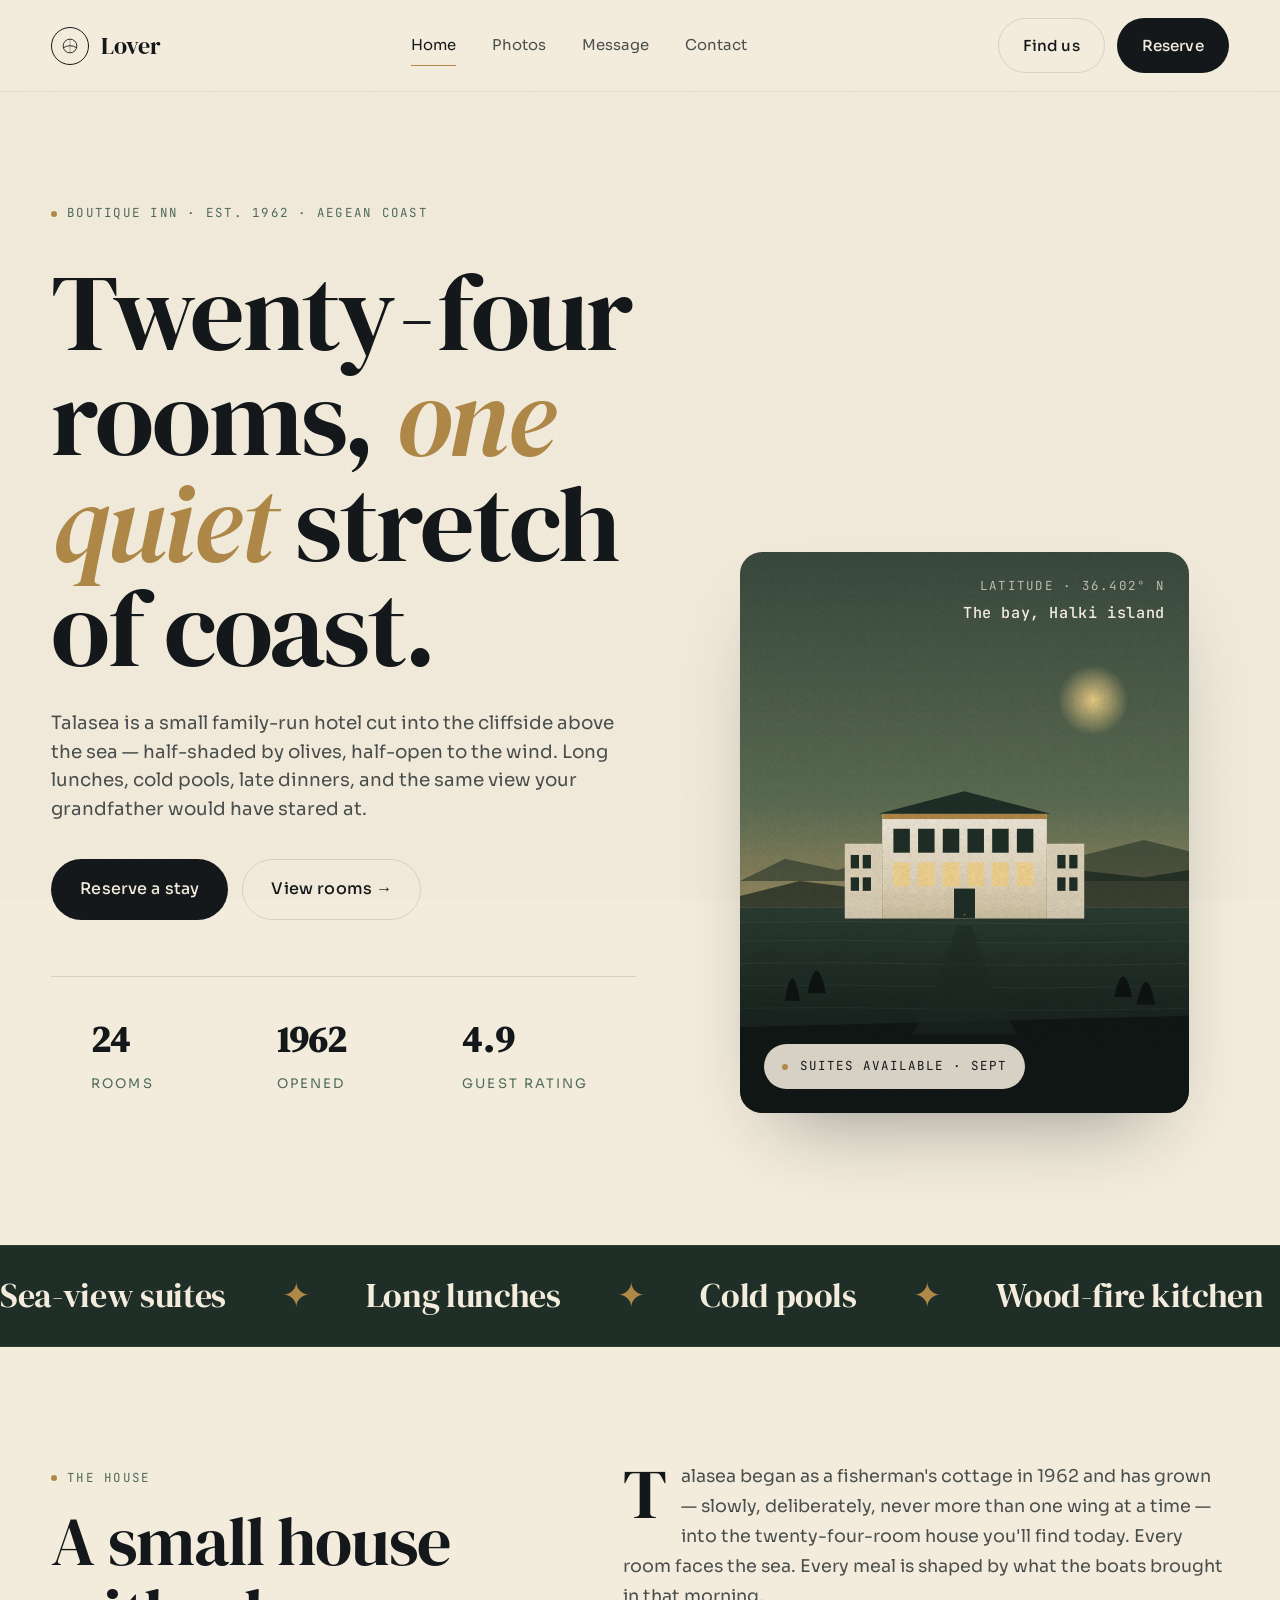
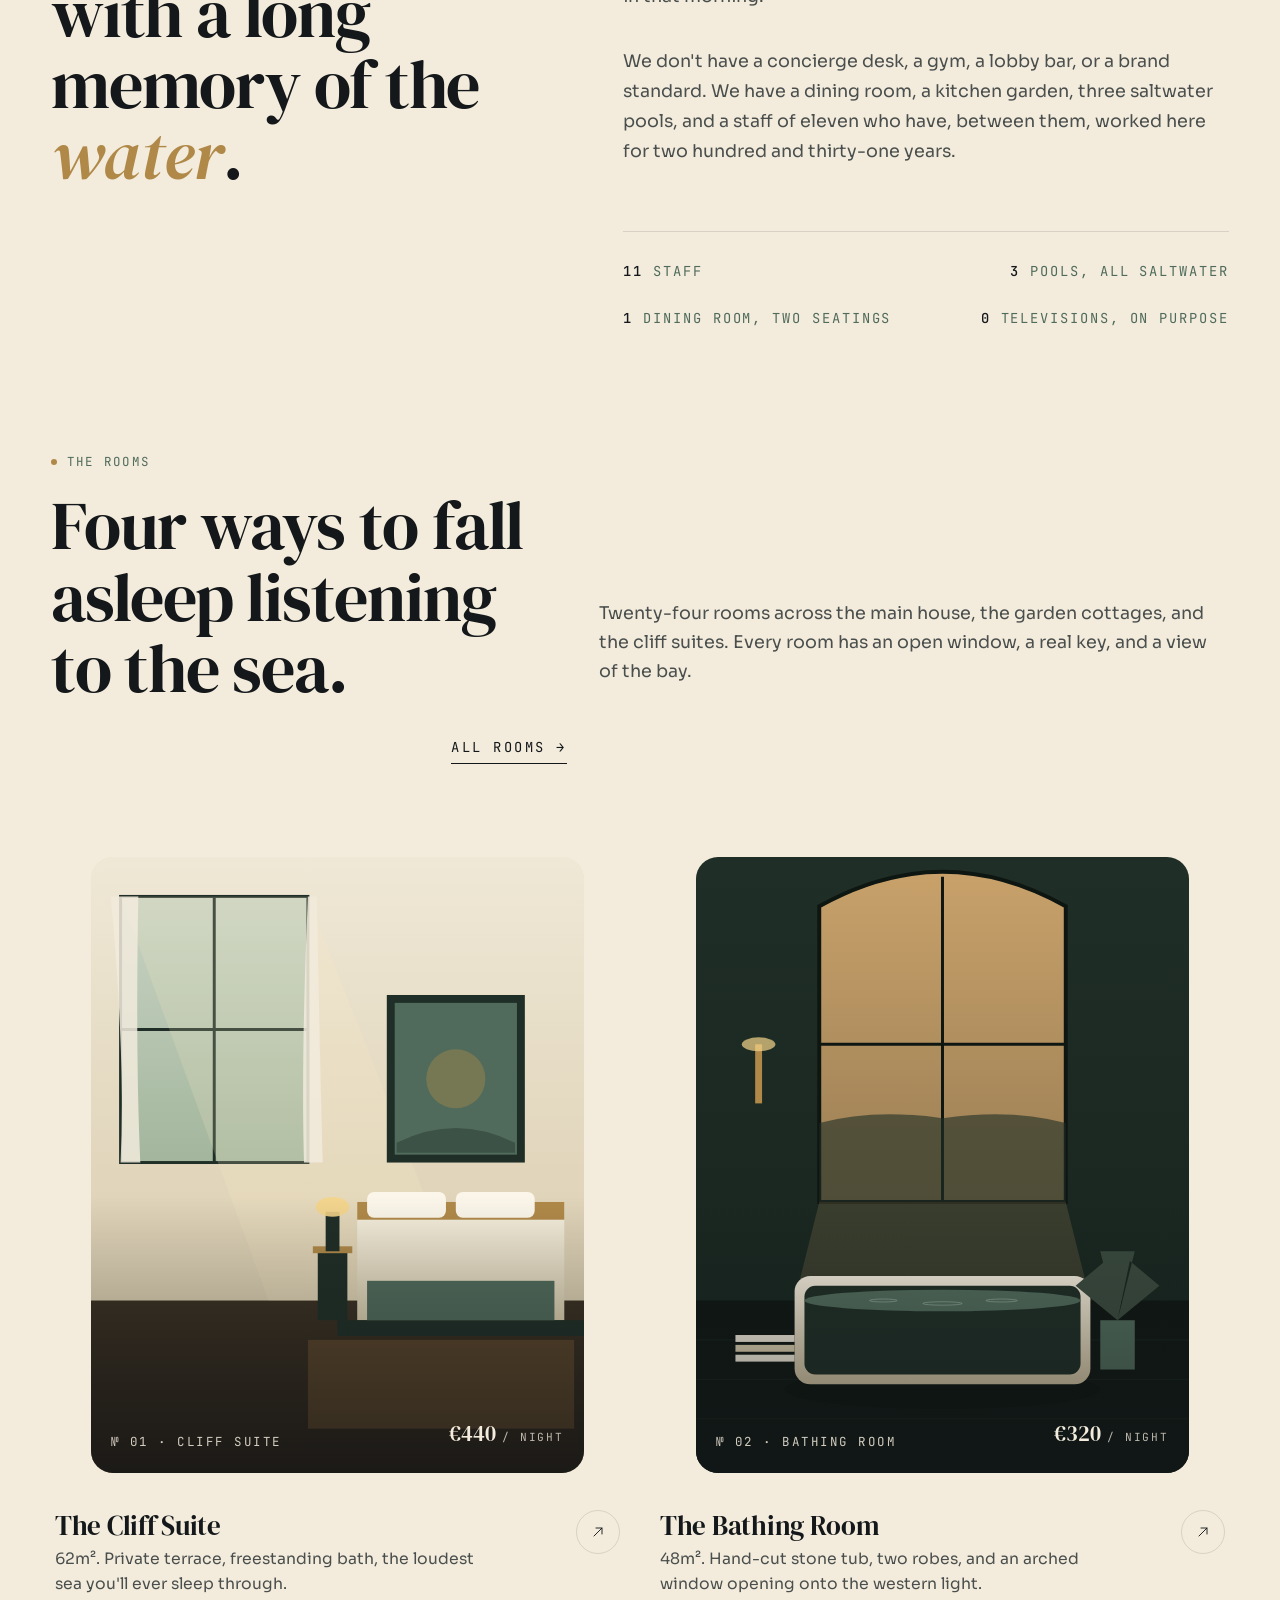
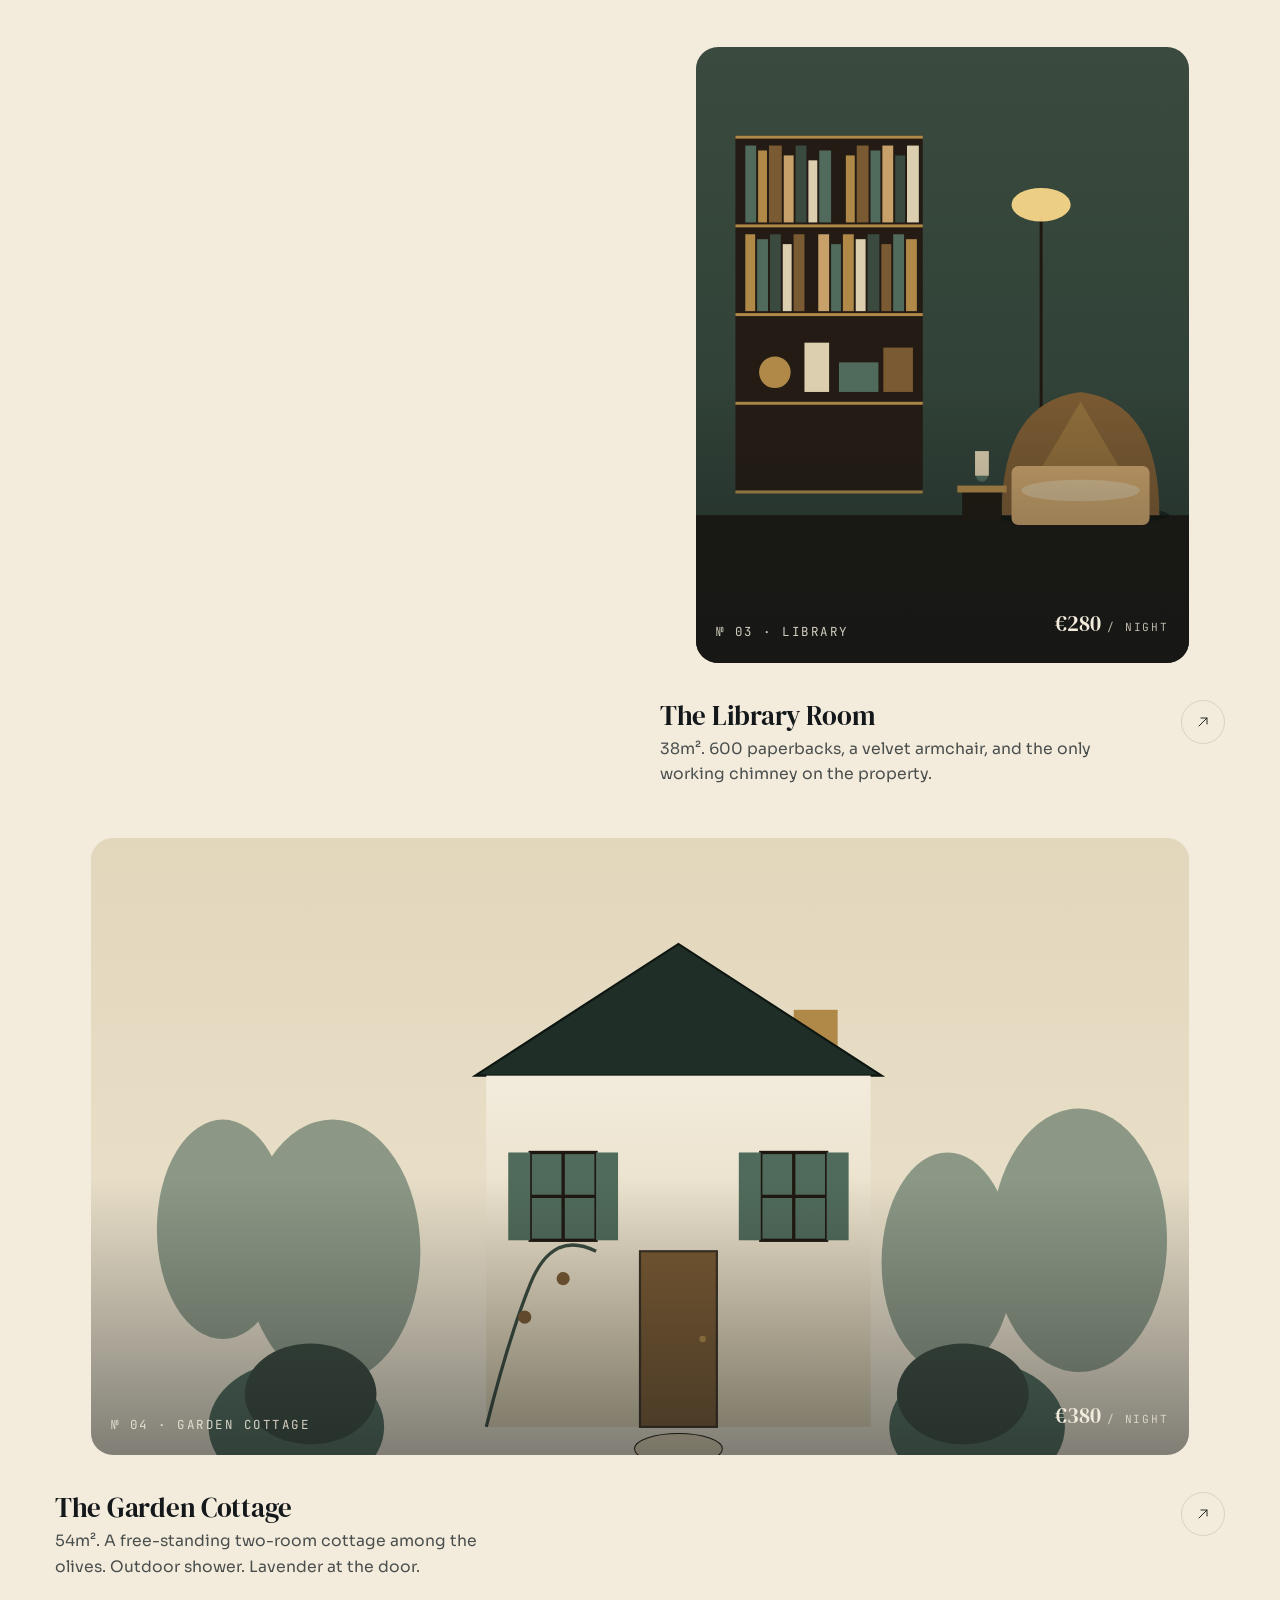
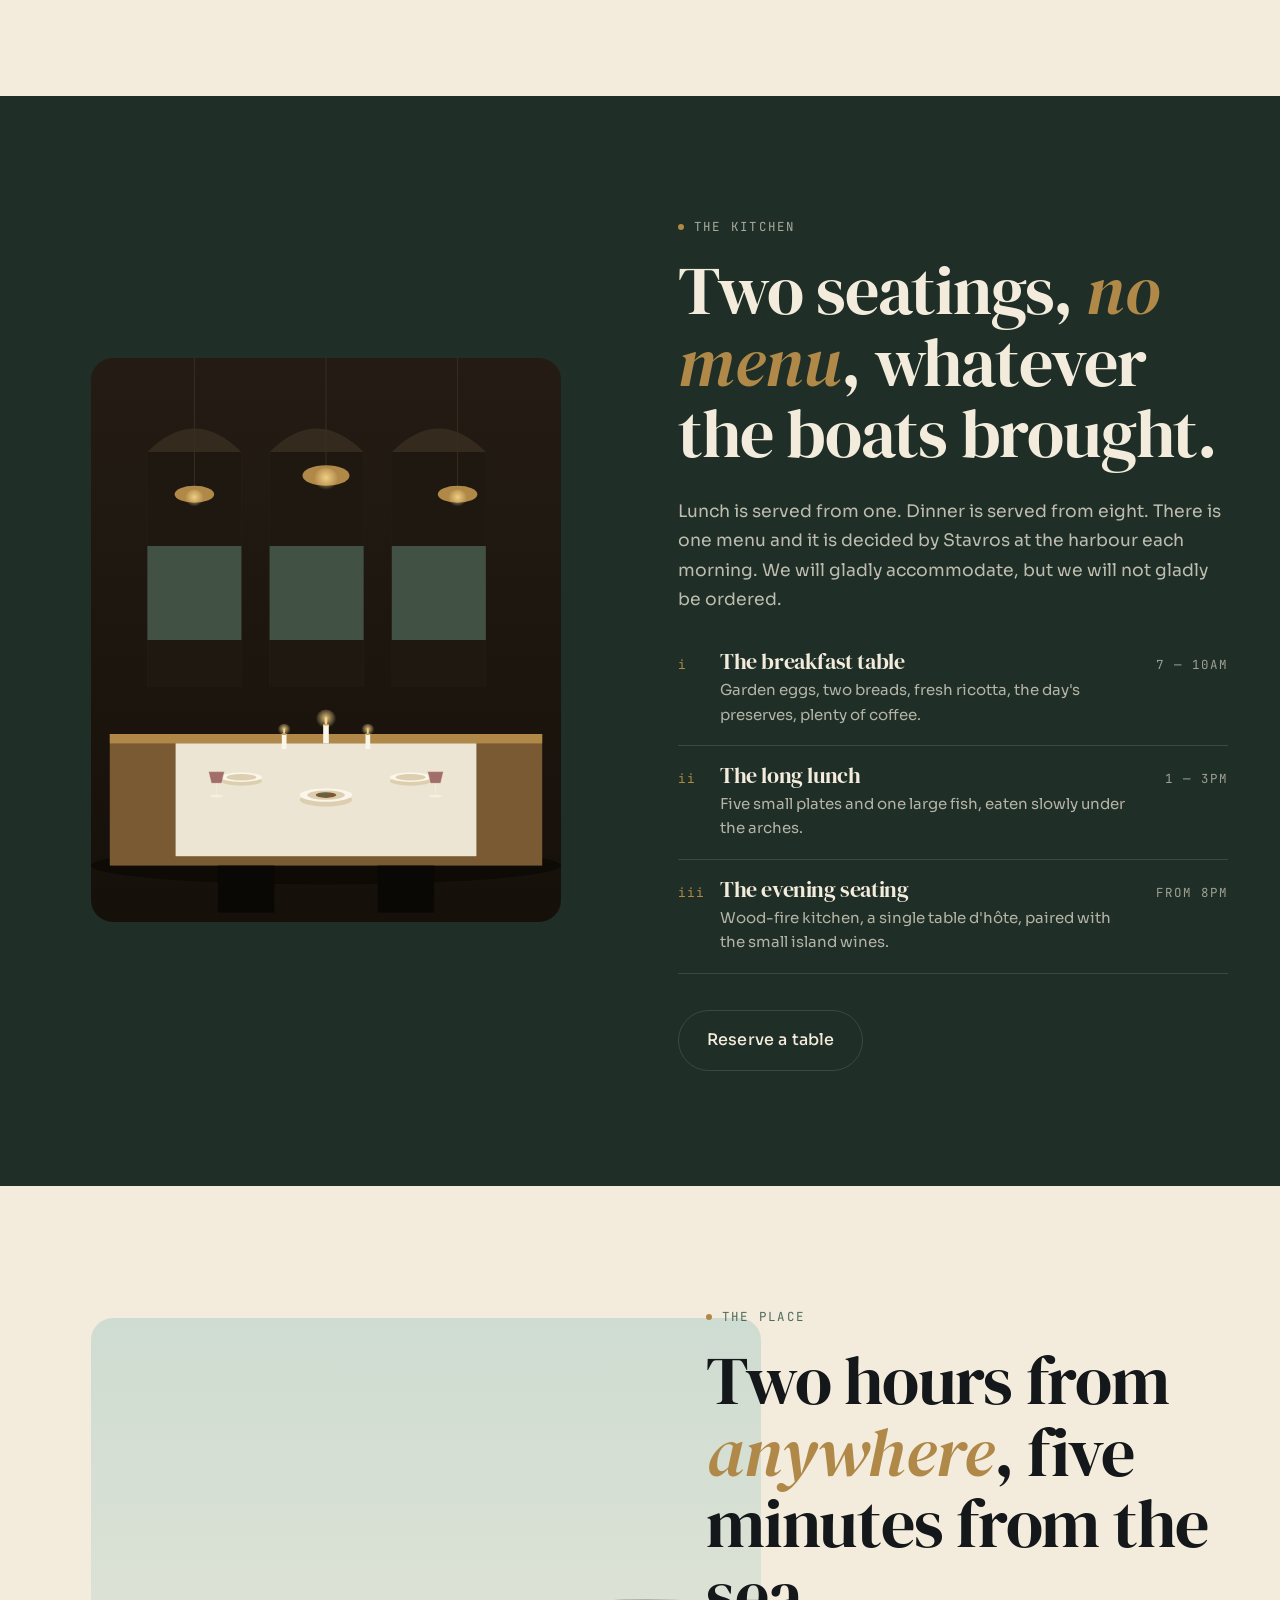
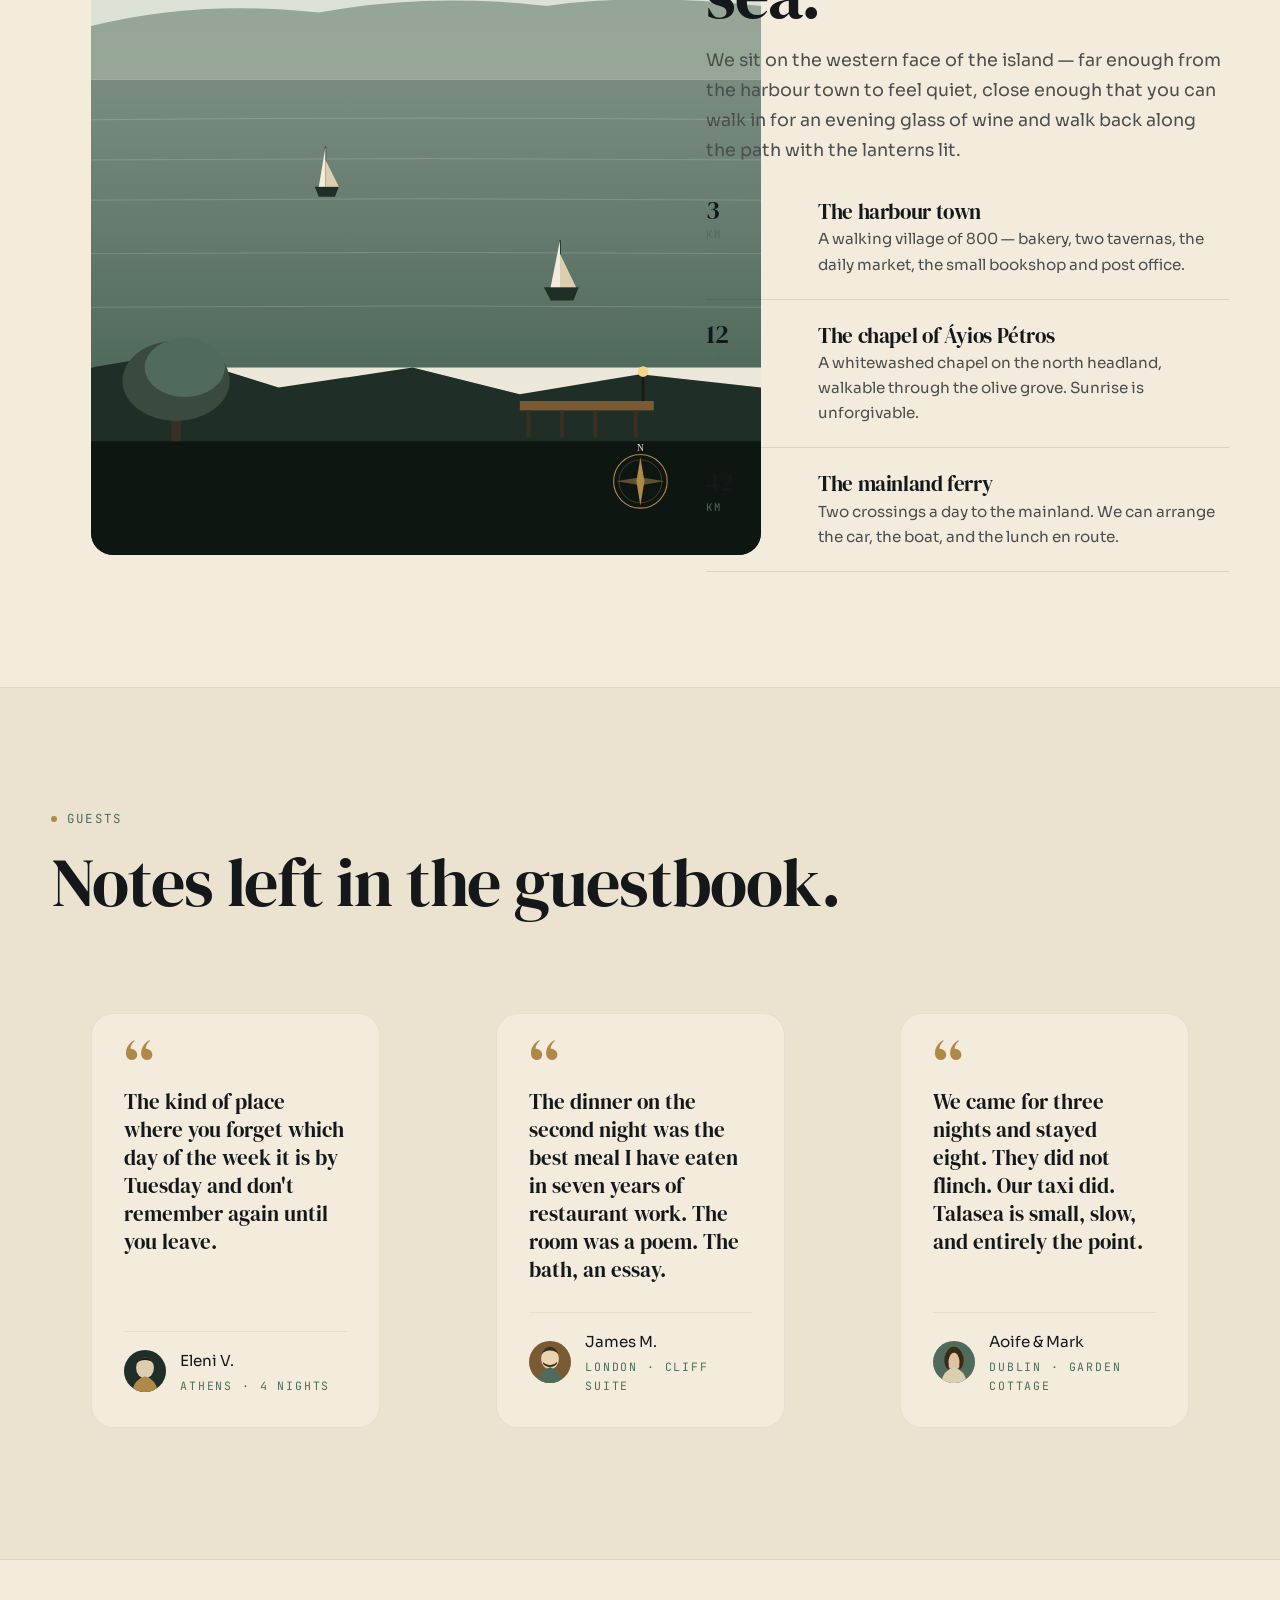
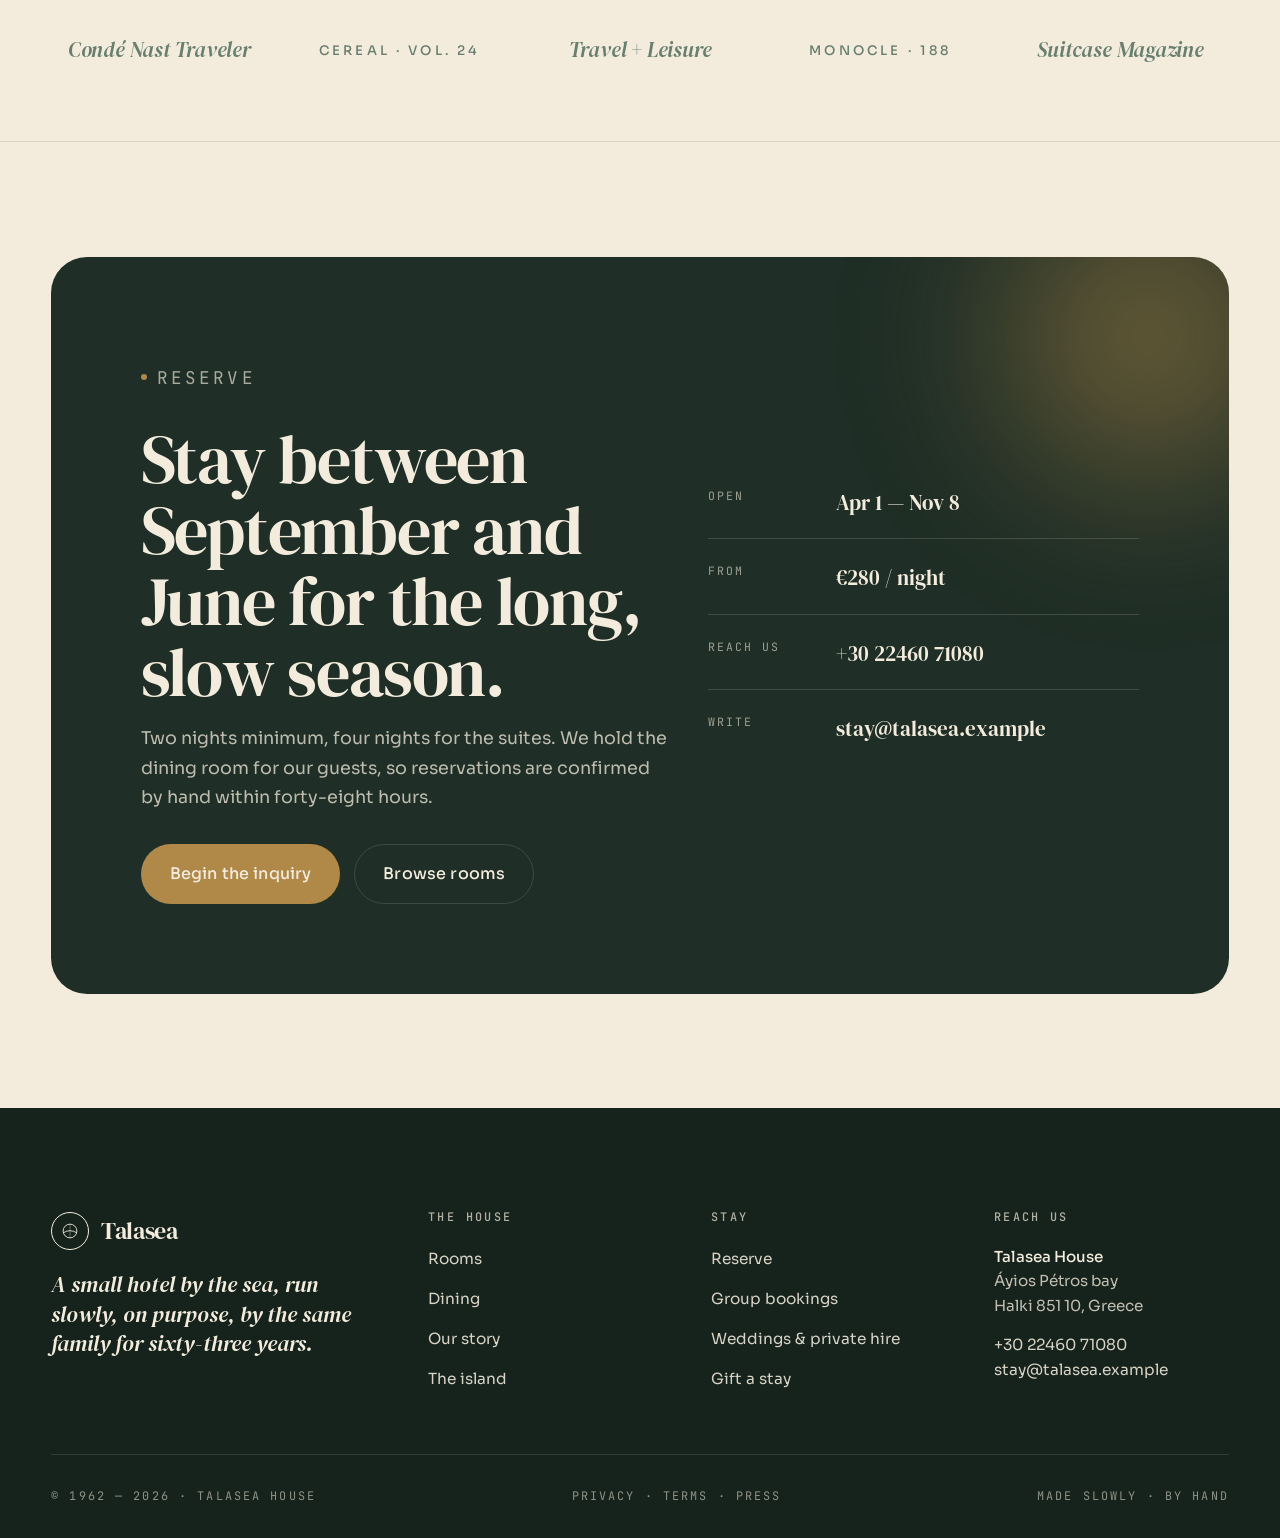
==== commit 3805ebcc: "Update index.html" ====
--- a/index.html
+++ b/index.html
@@ -4,7 +4,7 @@
   <meta charset="utf-8" />
   <meta name="viewport" content="width=device-width,initial-scale=1" />
   <meta name="theme-color" content="#1f2e26" />
-  <title>Talasea — A Boutique Hotel by the Sea</title>
+  <title>Lover</title>
   <meta name="description" content="Talasea is a free, editorial HTML template for boutique hotels and small luxury inns. Cinematic hero, room cards, dining, location, story, and a booking inquiry form. No build step." />
   <link rel="preconnect" href="https://fonts.googleapis.com" />
   <link rel="preconnect" href="https://fonts.gstatic.com" crossorigin />
@@ -23,12 +23,12 @@
           <path d="M16 5 L16 27" stroke="currentColor" stroke-width="1" opacity="0.55"/>
         </svg>
       </span>
-      <span class="brand-name">Talasea</span>
+      <span class="brand-name">Lover</span>
     </a>
     <nav class="site-nav" aria-label="Main">
-      <a href="index.html" class="is-active">Us</a>
-      <a href="rooms.html">Secret</a>
-      <a href="story.html">Story</a>
+      <a href="index.html" class="is-active">Home</a>
+      <a href="rooms.html">Photos</a>
+      <a href="story.html">Message</a>
       <a href="contact.html">Contact</a>
     </nav>
     <div class="header-cta">
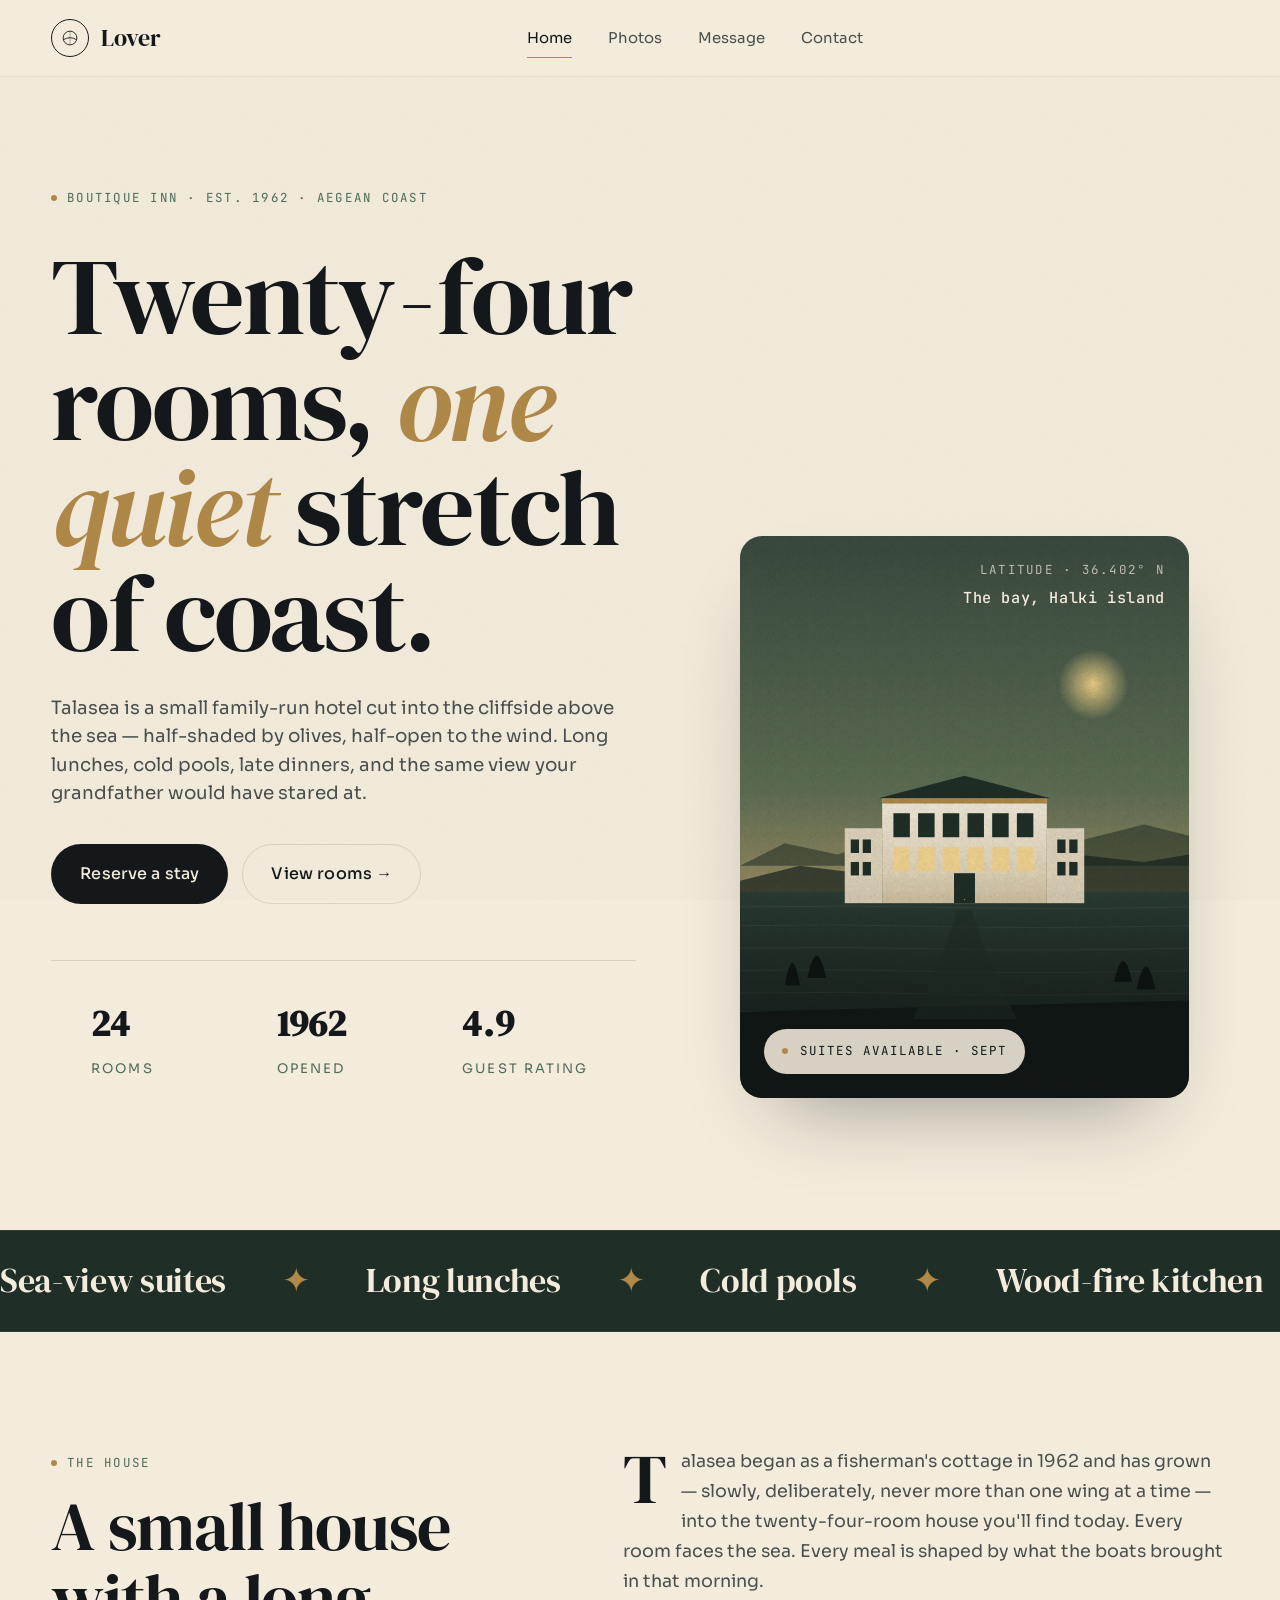
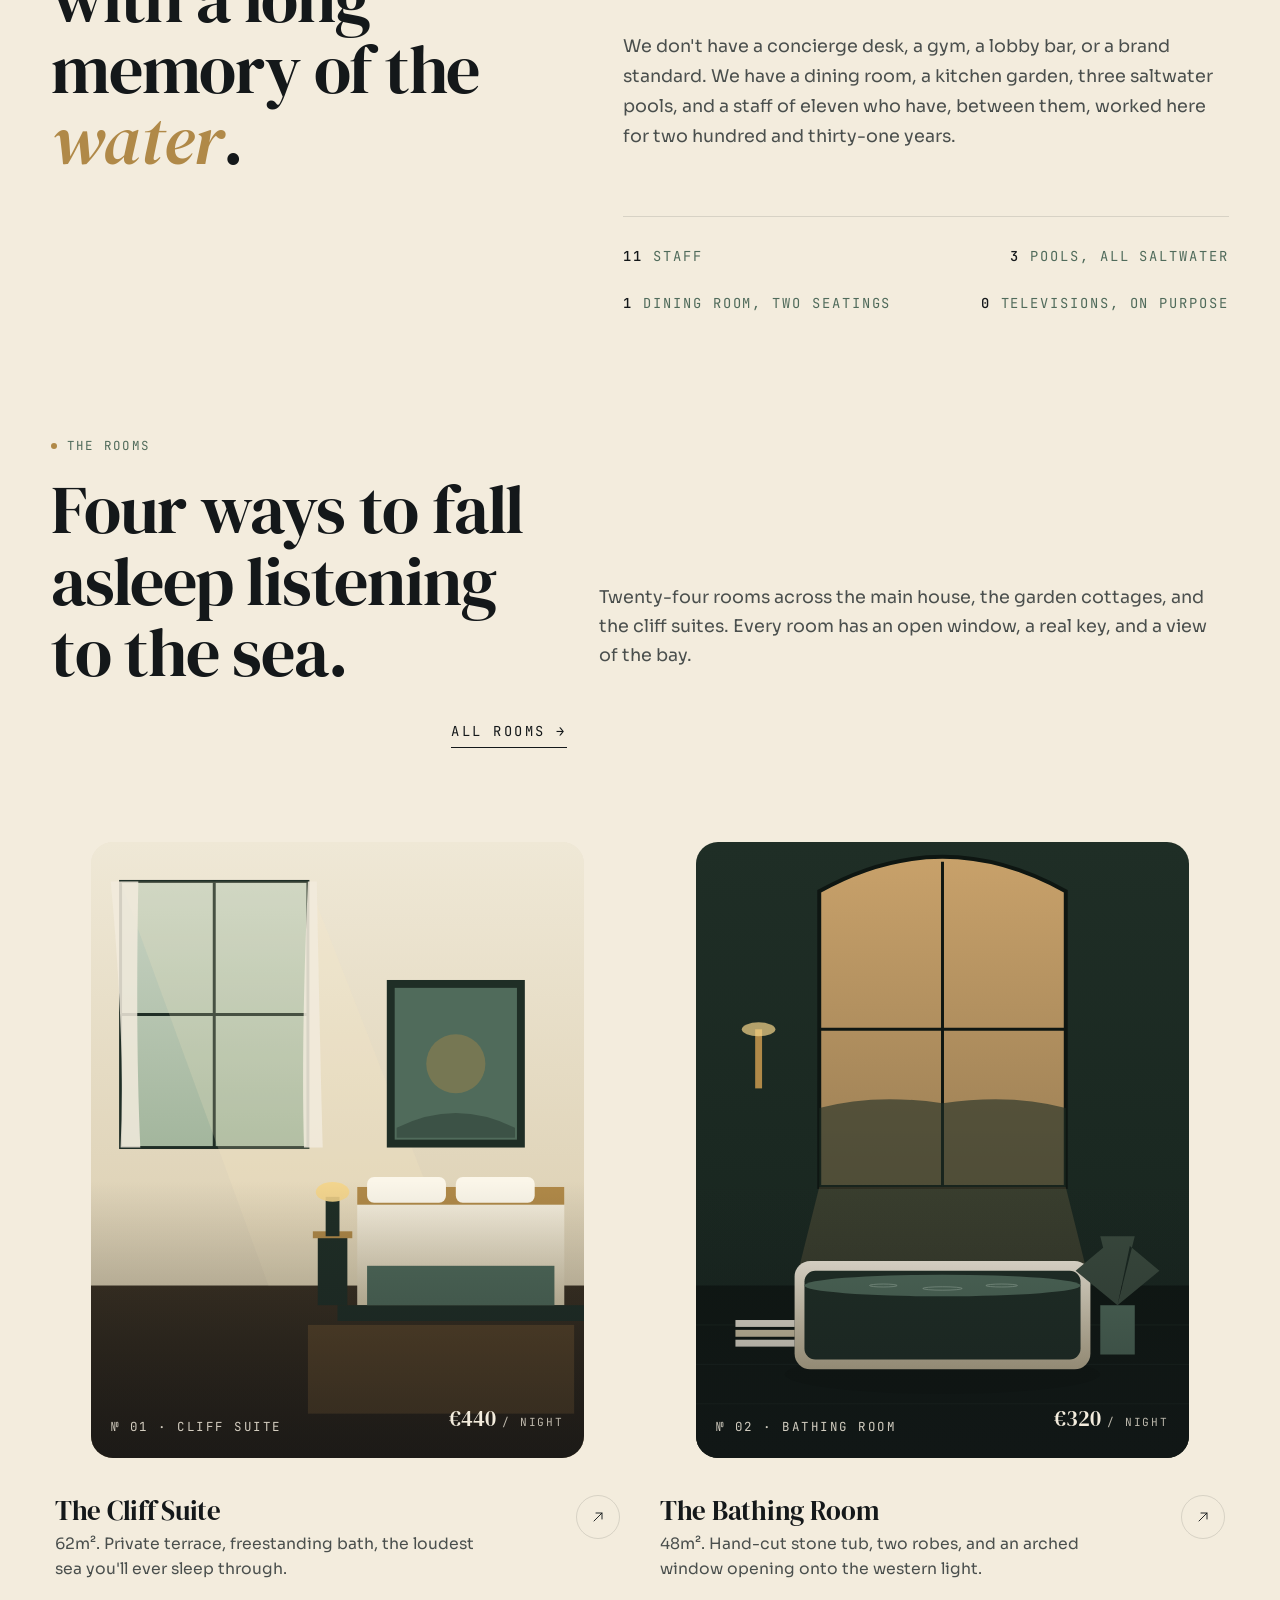
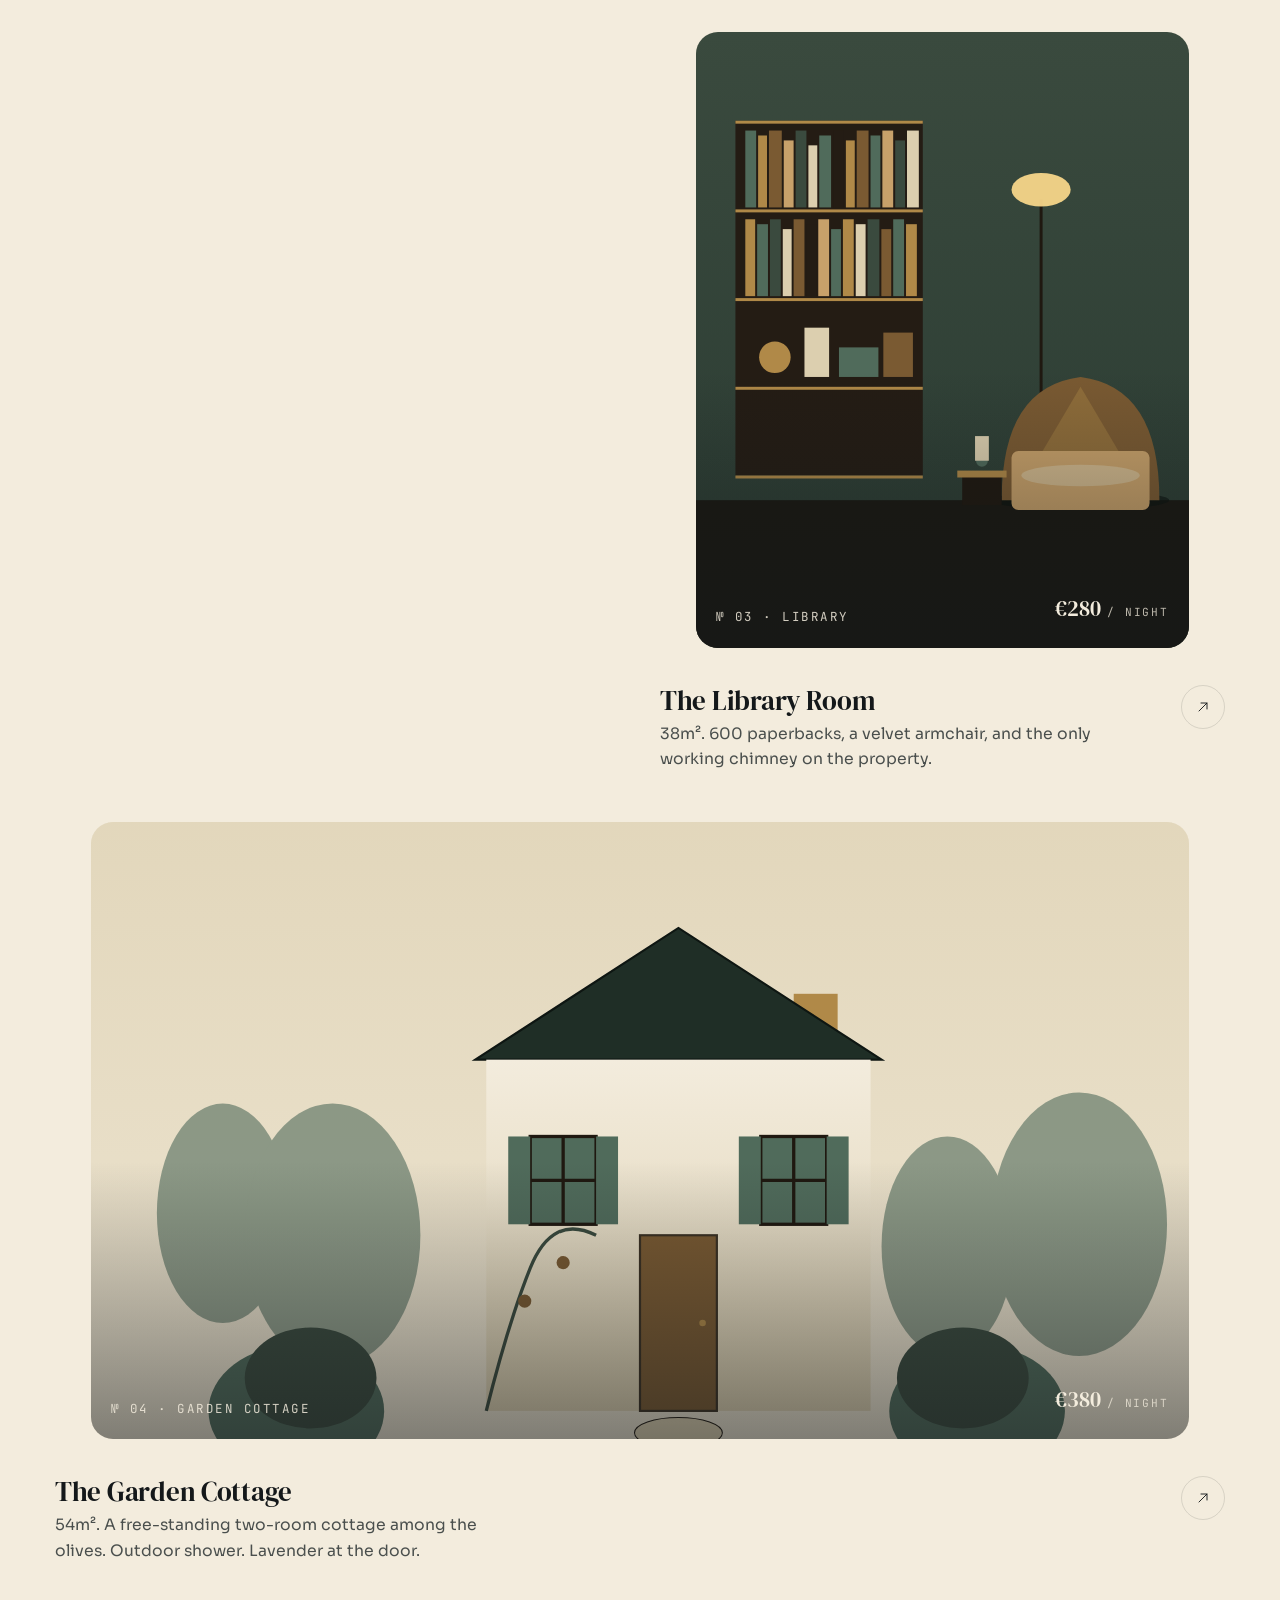
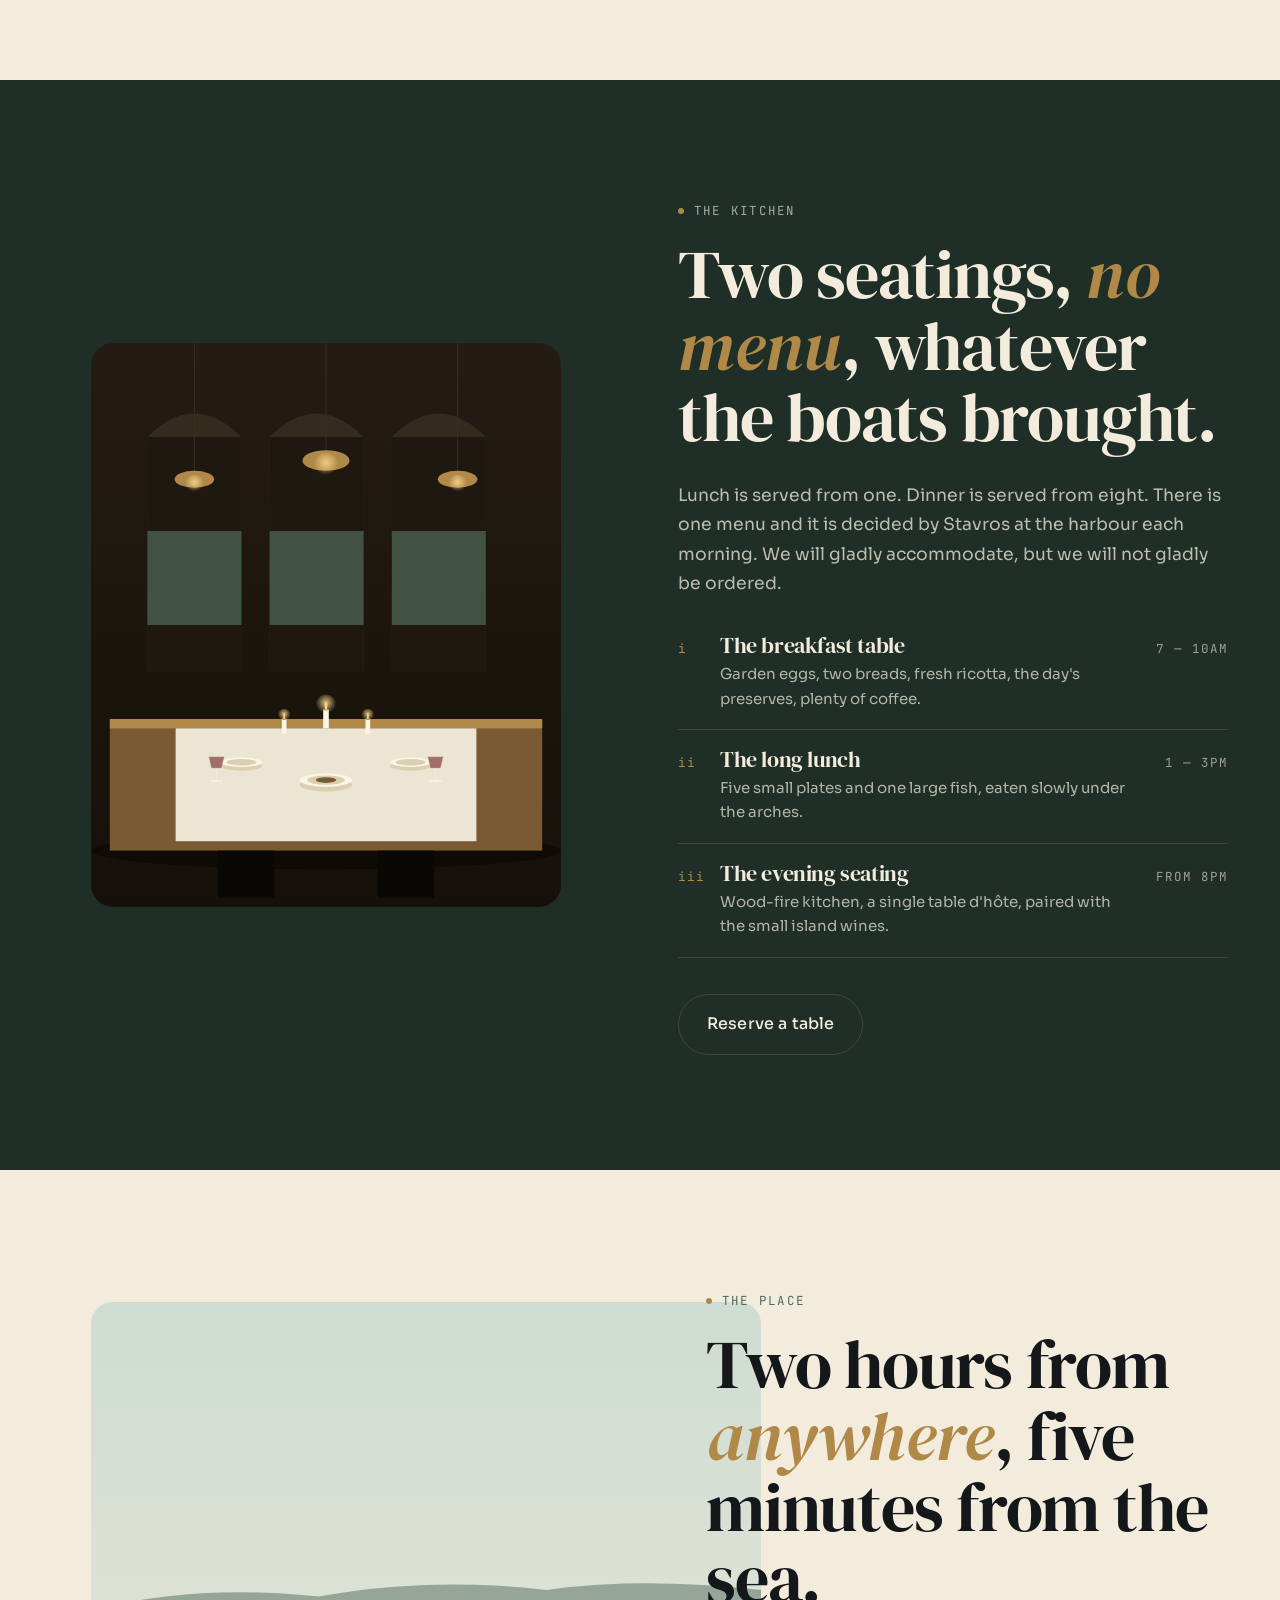
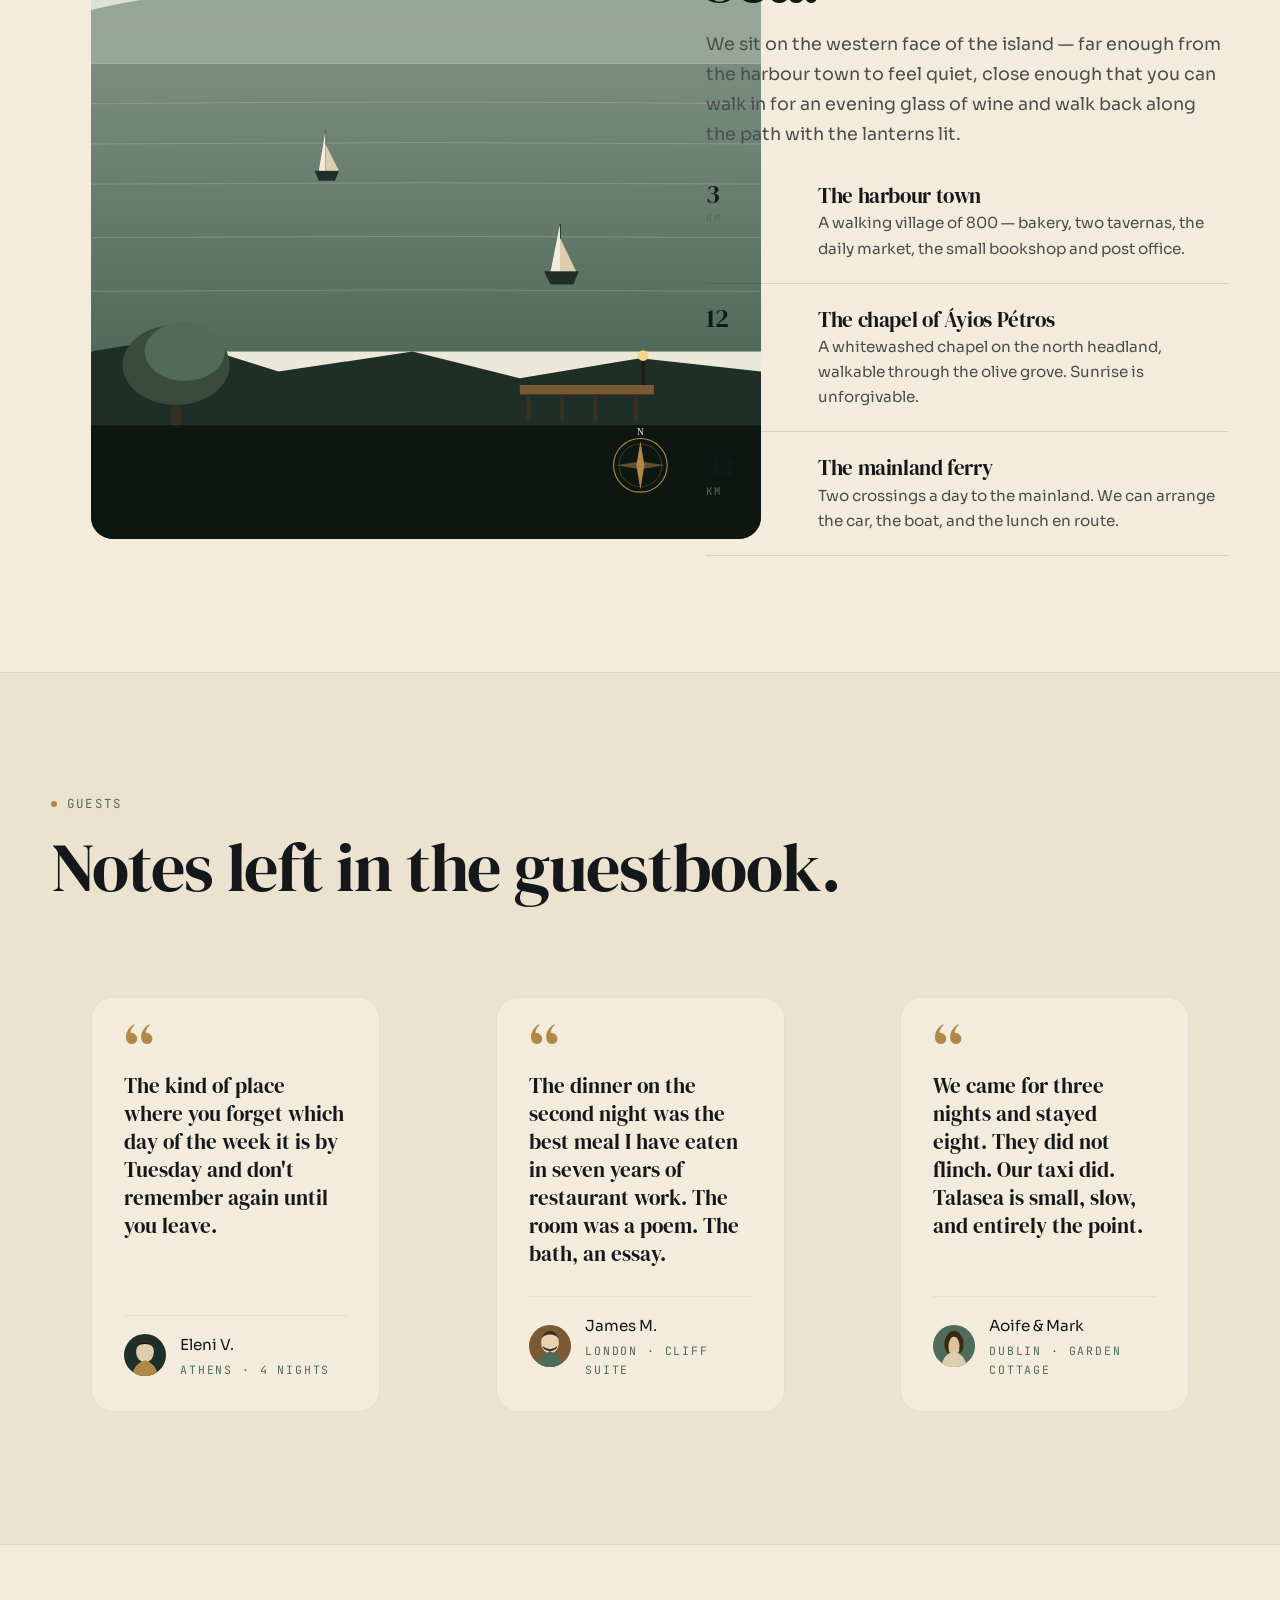
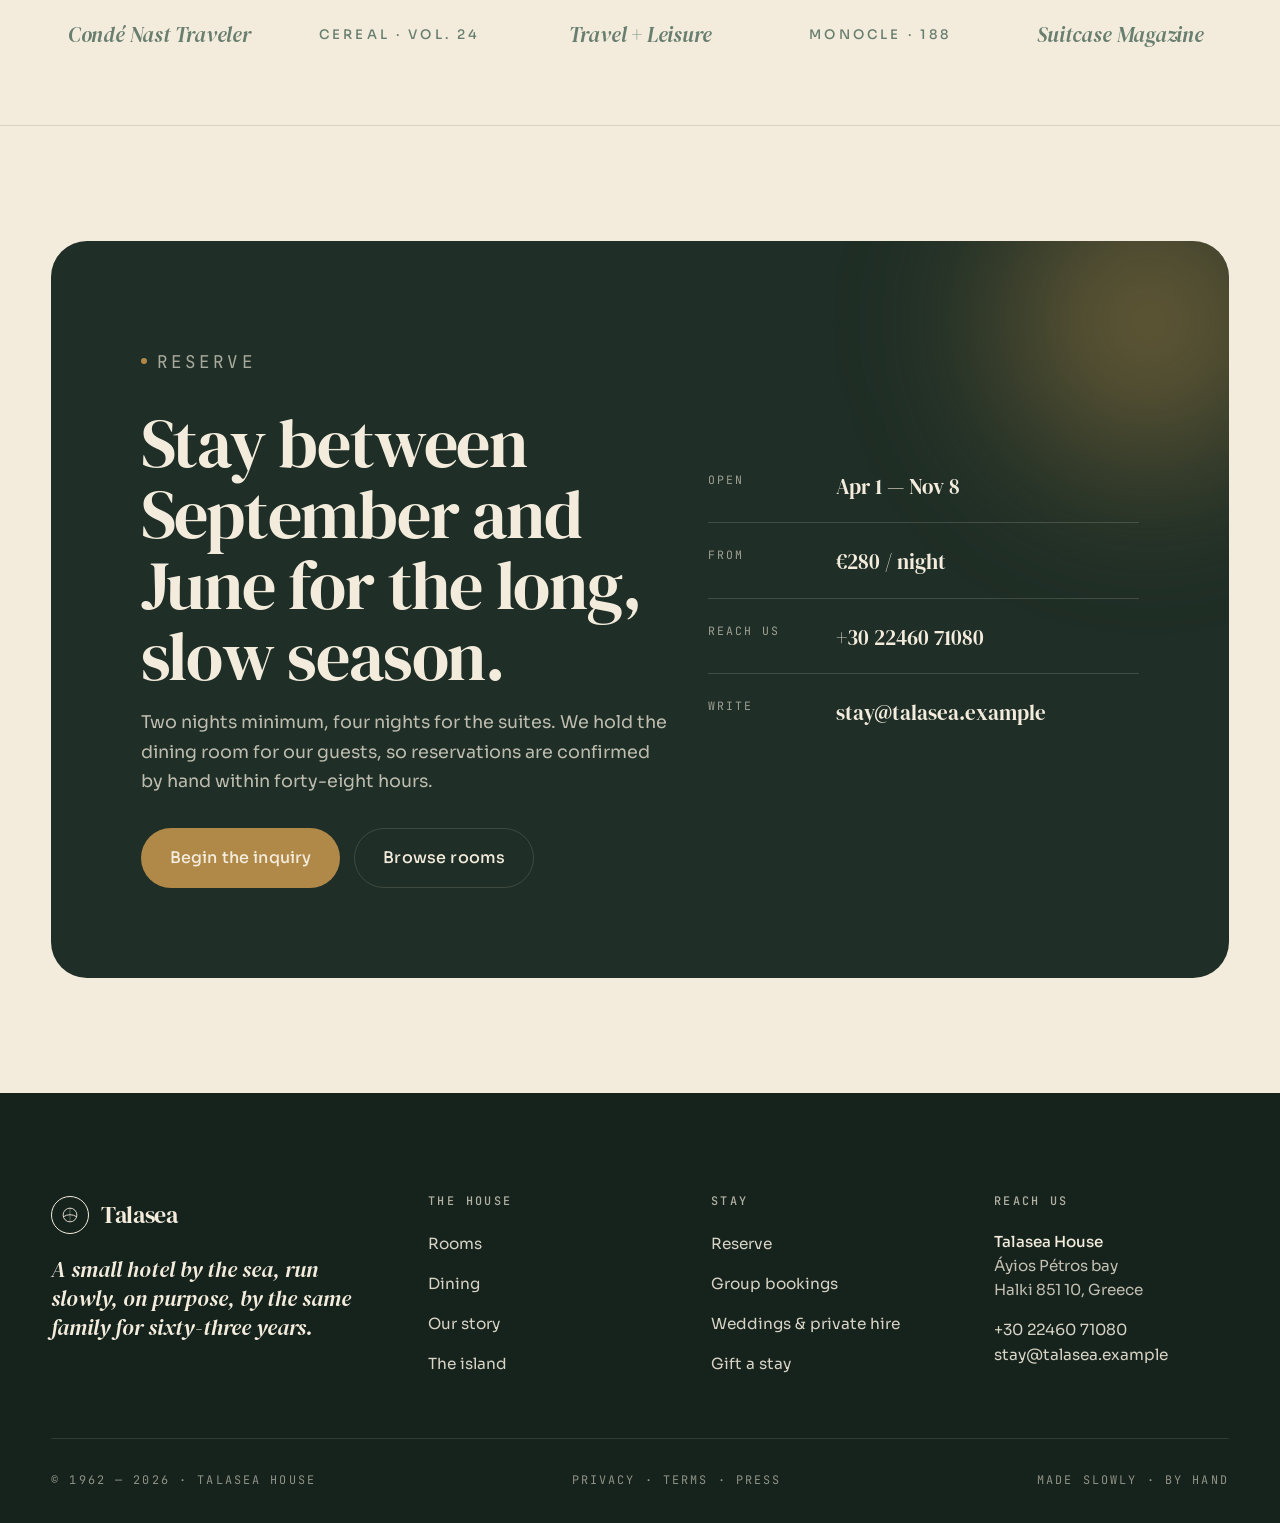
==== commit f908e44c: "Update index.html" ====
--- a/index.html
+++ b/index.html
@@ -31,10 +31,10 @@
       <a href="story.html">Message</a>
       <a href="contact.html">Contact</a>
     </nav>
-    <div class="header-cta">
+    <!-- <div class="header-cta">
       <a class="btn btn-ghost" href="#location">Find us</a>
       <a class="btn btn-solid" href="contact.html">Reserve</a>
-    </div>
+    </div> -->
     <button class="menu-toggle" aria-label="Open menu" aria-expanded="false" aria-controls="mobileNav">
       <span></span><span></span><span></span>
     </button>
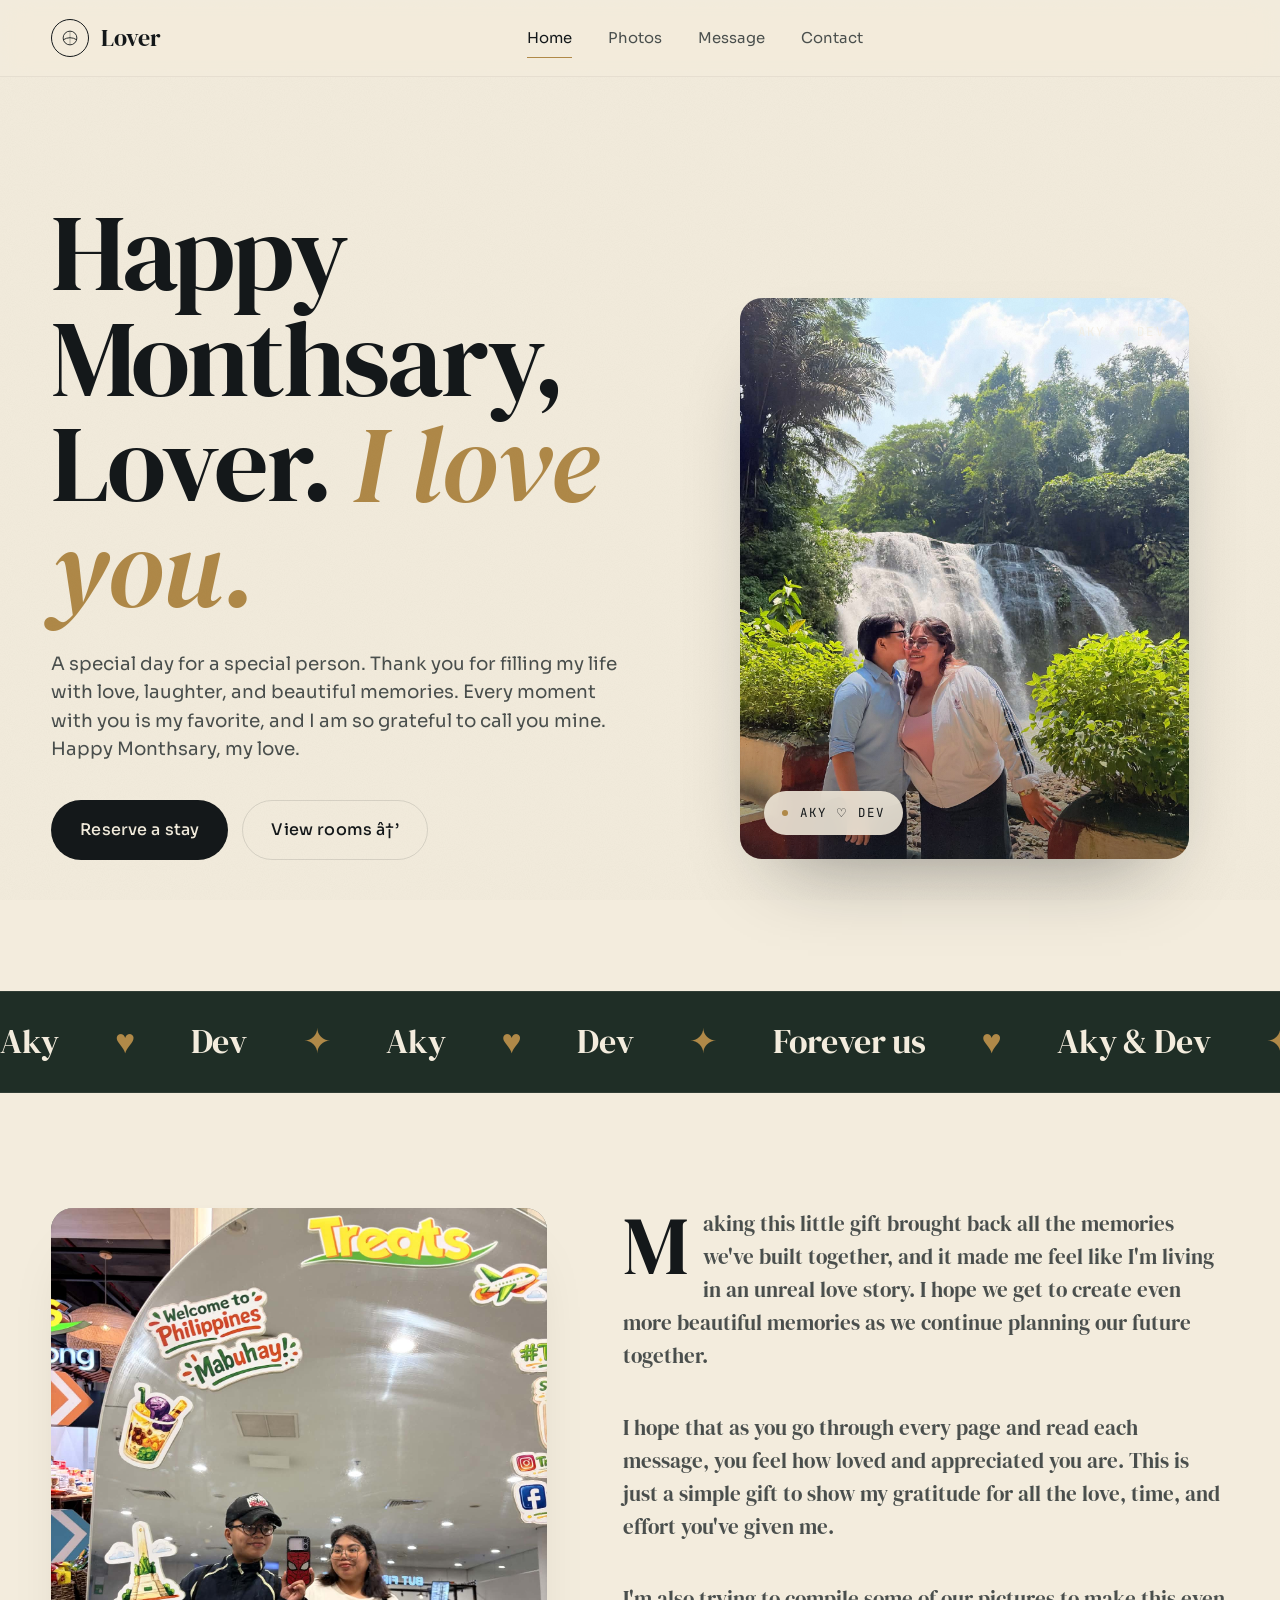
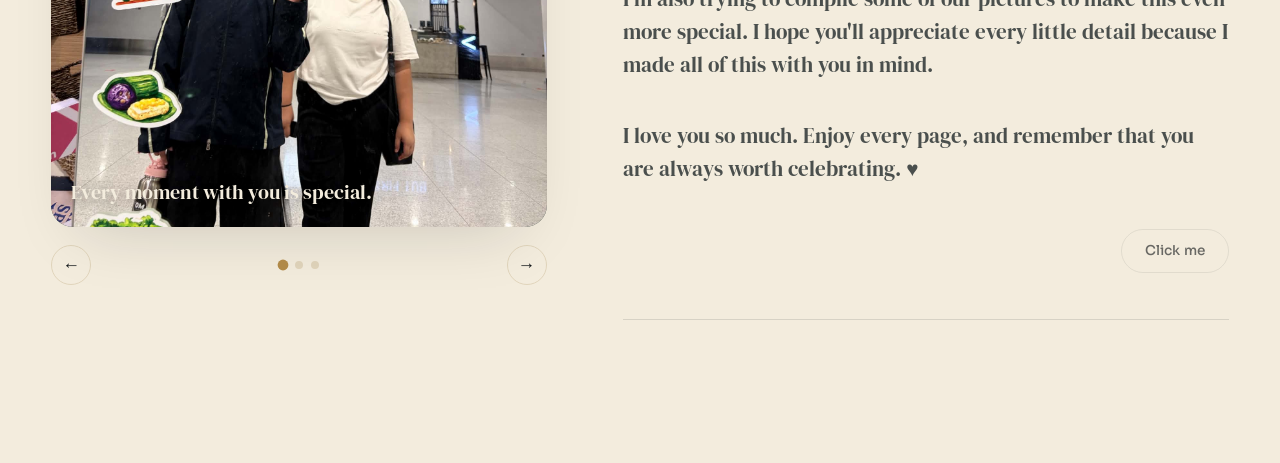
==== commit 76c24497: "Personalize romantic memory gallery Co-authored-by: Copilot <223556219+Copilot@users.noreply.github." ====
--- a/index.html
+++ b/index.html
@@ -1,4 +1,4 @@
-<!doctype html>
+﻿<!doctype html>
 <html lang="en">
 <head>
   <meta charset="utf-8" />
@@ -15,7 +15,7 @@
   <div class="grain" aria-hidden="true"></div>
 
   <header class="site-header">
-    <a class="brand" href="index.html" aria-label="Talasea — home">
+    <a class="brand" href="index.html" aria-label="Talasea â€” home">
       <span class="brand-mark" aria-hidden="true">
         <svg viewBox="0 0 32 32" width="20" height="20" fill="none">
           <circle cx="16" cy="16" r="11" stroke="currentColor" stroke-width="1.4"/>
@@ -27,13 +27,13 @@
     </a>
     <nav class="site-nav" aria-label="Main">
       <a href="index.html" class="is-active">Home</a>
-      <a href="rooms.html">Photos</a>
-      <a href="story.html">Message</a>
-      <a href="contact.html">Contact</a>
+      <a href="our-little-nest.html">Photos</a>
+      <a href="our-love-story.html">Message</a>
+      <a href="love-note.html">Contact</a>
     </nav>
     <!-- <div class="header-cta">
       <a class="btn btn-ghost" href="#location">Find us</a>
-      <a class="btn btn-solid" href="contact.html">Reserve</a>
+      <a class="btn btn-solid" href="love-note.html">Reserve</a>
     </div> -->
     <button class="menu-toggle" aria-label="Open menu" aria-expanded="false" aria-controls="mobileNav">
       <span></span><span></span><span></span>
@@ -41,410 +41,99 @@
   </header>
   <nav id="mobileNav" class="site-mobile-nav" aria-label="Mobile">
     <a href="index.html">Stay</a>
-    <a href="rooms.html">Rooms</a>
-    <a href="story.html">Story</a>
-    <a href="contact.html">Contact</a>
-    <a class="btn btn-solid btn-lg" href="contact.html">Reserve a stay</a>
+    <a href="our-little-nest.html">Rooms</a>
+    <a href="our-love-story.html">Story</a>
+    <a href="love-note.html">Contact</a>
+    <a class="btn btn-solid btn-lg" href="love-note.html">Reserve a stay</a>
   </nav>
 
   <main>
-    <!-- ─────────── HERO ─────────── -->
+    <!-- â”€â”€â”€â”€â”€â”€â”€â”€â”€â”€â”€ HERO â”€â”€â”€â”€â”€â”€â”€â”€â”€â”€â”€ -->
     <section class="hero" aria-labelledby="heroTitle">
       <div class="hero-grid">
         <div class="hero-copy">
-          <p class="eyebrow"><span class="dot"></span>Boutique inn · Est. 1962 · Aegean coast</p>
+          <!-- <p class="eyebrow"><span class="dot"></span>Boutique inn Â· Est. 1962 Â· Aegean coast</p> -->
           <h1 id="heroTitle" class="hero-title">
-            Twenty&#8202;-&#8202;four rooms,
-            <em>one quiet</em>
-            stretch of coast.
+            Happy Monthsary, Lover. <span class="serif-it">I love you.</span>
           </h1>
-          <p class="hero-sub">Talasea is a small family-run hotel cut into the cliffside above the sea — half-shaded by olives, half-open to the wind. Long lunches, cold pools, late dinners, and the same view your grandfather would have stared at.</p>
+          <p class="hero-sub">A special day for a special person. Thank you for filling my life with love, laughter, and beautiful memories. Every moment with you is my favorite, and I am so grateful to call you mine. Happy Monthsary, my love.</p>
           <div class="hero-actions">
-            <a class="btn btn-solid btn-lg" href="contact.html">Reserve a stay</a>
-            <a class="btn btn-ghost btn-lg" href="rooms.html">View rooms →</a>
+            <a class="btn btn-solid btn-lg" href="love-note.html">Reserve a stay</a>
+            <a class="btn btn-ghost btn-lg" href="our-little-nest.html">View rooms â†’</a>
           </div>
-          <ul class="hero-stats">
+          <!-- <ul class="hero-stats">
             <li><strong>24</strong><span>Rooms</span></li>
             <li><strong>1962</strong><span>Opened</span></li>
             <li><strong>4&#8202;.&#8202;9</strong><span>Guest rating</span></li>
-          </ul>
+          </ul> -->
         </div>
         <figure class="hero-visual">
-          <!-- REPLACE: hotel exterior at golden hour · 1280×1600 portrait · WebP/JPG -->
-          <img src="assets/img/hero.svg" alt="Talasea hotel exterior at golden hour, set against the sea" width="1280" height="1600"/>
-          <span class="hero-tag" aria-hidden="true"><span class="pill"></span>Suites available · Sept</span>
+          <!-- REPLACE: hotel exterior at golden hour Â· 1280Ã—1600 portrait Â· WebP/JPG -->
+          <img src="assets/img/home_1.jpg" alt="Talasea hotel exterior at golden hour, set against the sea" width="1280" height="1600"/>
+          <span class="hero-tag" aria-hidden="true"><span class="pill"></span>Aky ♡ Dev</span>
           <div class="hero-meta">
-            <span>Latitude · 36.402° N</span>
-            <strong>The bay, Halki island</strong>
+            <span>Aky ♡ Dev</span>
+            <!-- <strong>Aky ♡ Dev</strong> -->
           </div>
         </figure>
       </div>
     </section>
 
-    <!-- ─────────── MARQUEE ─────────── -->
+
     <div class="marquee" aria-hidden="true">
       <div class="marquee-track">
-        <span>Sea-view suites <em class="star">✦</em> Long lunches <em class="star">✦</em> Cold pools <em class="star">✦</em> Wood-fire kitchen <em class="star">✦</em> Hand-mended linen <em class="star">✦</em> Stargazer rooftop <em class="star">✦</em></span>
-        <span>Sea-view suites <em class="star">✦</em> Long lunches <em class="star">✦</em> Cold pools <em class="star">✦</em> Wood-fire kitchen <em class="star">✦</em> Hand-mended linen <em class="star">✦</em> Stargazer rooftop <em class="star">✦</em></span>
+        <span>Aky <em class="star">&hearts;</em> Dev <em class="star">&#10022;</em> Aky <em class="star">&hearts;</em> Dev <em class="star">&#10022;</em> Forever us <em class="star">&hearts;</em> Aky &amp; Dev <em class="star">&#10022;</em> My favorite person <em class="star">&hearts;</em></span>
+        <!-- <span>Sea-view suites <em class="star">âœ¦</em> Long lunches <em class="star">âœ¦</em> Cold pools <em class="star">âœ¦</em> Wood-fire kitchen <em class="star">âœ¦</em> Hand-mended linen <em class="star">âœ¦</em> Stargazer rooftop <em class="star">âœ¦</em></span> -->
       </div>
     </div>
 
-    <!-- ─────────── INTRO ─────────── -->
+    <!-- â”€â”€â”€â”€â”€â”€â”€â”€â”€â”€â”€ INTRO â”€â”€â”€â”€â”€â”€â”€â”€â”€â”€â”€ -->
     <section class="intro reveal" aria-labelledby="introTitle">
       <div class="intro-grid">
-        <div>
-          <p class="eyebrow intro-eyebrow"><span class="dot"></span>The house</p>
-          <h2 id="introTitle" class="intro-title">
-            A small house with a long memory of the
-            <span class="serif-it">water</span>.
-          </h2>
+        <div class="memory-slideshow" aria-label="Our memories">
+          <div class="memory-slides">
+            <figure class="memory-slide is-active">
+              <img src="assets/img/home_2.jpg" alt="A memory of Aky and Dev together" />
+              <figcaption>Every moment with you is special.</figcaption>
+            </figure>
+            <figure class="memory-slide">
+              <img src="assets/img/home_3.jpg" alt="Our happy moments together" />
+              <figcaption>My favorite person, always.</figcaption>
+            </figure>
+            <figure class="memory-slide">
+              <img src="assets/img/home_4.jpg" alt="A special memory together" />
+              <figcaption>Here's to more memories together.</figcaption>
+            </figure>
+          </div>
+          <div class="memory-controls">
+            <button class="memory-button memory-prev" type="button" aria-label="Previous memory">&larr;</button>
+            <div class="memory-dots" aria-label="Choose a memory">
+              <button class="memory-dot is-active" type="button" aria-label="Show memory 1" aria-current="true"></button>
+              <button class="memory-dot" type="button" aria-label="Show memory 2"></button>
+              <button class="memory-dot" type="button" aria-label="Show memory 3"></button>
+            </div>
+            <button class="memory-button memory-next" type="button" aria-label="Next memory">&rarr;</button>
+          </div>
         </div>
-        <div class="intro-body">
-          <p>Talasea began as a fisherman's cottage in 1962 and has grown — slowly, deliberately, never more than one wing at a time — into the twenty-four-room house you'll find today. Every room faces the sea. Every meal is shaped by what the boats brought in that morning.</p>
-          <p>We don't have a concierge desk, a gym, a lobby bar, or a brand standard. We have a dining room, a kitchen garden, three saltwater pools, and a staff of eleven who have, between them, worked here for two hundred and thirty-one years.</p>
+        <div class="intro-body love-letter">
+          <p>Making this little gift brought back all the memories we've built together, and it made me feel like I'm living in an unreal love story. I hope we get to create even more beautiful memories as we continue planning our future together.</p>
+          <p>I hope that as you go through every page and read each message, you feel how loved and appreciated you are. This is just a simple gift to show my gratitude for all the love, time, and effort you've given me.</p>
+          <p>I'm also trying to compile some of our pictures to make this even more special. I hope you'll appreciate every little detail because I made all of this with you in mind.</p>
+          <p>I love you so much. Enjoy every page, and remember that you are always worth celebrating. <span aria-hidden="true">&hearts;</span></p>
+          <div class="love-letter-action">
+            <a class="btn btn-ghost love-letter-button" href="our-little-nest.html">Click me</a>
+          </div>
           <div class="intro-foot">
-            <span><strong>11</strong> staff</span>
+            <!-- <span><strong>11</strong> staff</span>
             <span><strong>3</strong> pools, all saltwater</span>
             <span><strong>1</strong> dining room, two seatings</span>
-            <span><strong>0</strong> televisions, on purpose</span>
-          </div>
-        </div>
-      </div>
-    </section>
-
-    <!-- ─────────── ROOMS ─────────── -->
-    <section class="rooms" id="rooms" aria-labelledby="roomsTitle">
-      <div class="section-head reveal">
-        <div>
-          <p class="eyebrow"><span class="dot"></span>The rooms</p>
-          <h2 id="roomsTitle">Four ways to fall asleep listening to the sea.</h2>
-        </div>
-        <p class="lede">Twenty-four rooms across the main house, the garden cottages, and the cliff suites. Every room has an open window, a real key, and a view of the bay.</p>
-        <a href="rooms.html" class="cta-link">All rooms →</a>
-      </div>
-
-      <div class="rooms-grid">
-        <article class="room-card reveal tall">
-          <a href="rooms.html#cliff" aria-label="Cliff Suite — from €440 / night">
-            <figure class="room-card-fig">
-              <!-- REPLACE: cliff suite interior · 1000×1250 · WebP/JPG -->
-              <img src="assets/img/room-1.svg" alt="The Cliff Suite — open-window bedroom with linen bed and morning light" width="1000" height="1250"/>
-              <figcaption class="room-card-meta">
-                <span class="num">№ 01 · Cliff suite</span>
-                <span class="price">€440<small>/ night</small></span>
-              </figcaption>
-            </figure>
-            <div class="room-card-body">
-              <div>
-                <h3>The Cliff Suite</h3>
-                <p>62m². Private terrace, freestanding bath, the loudest sea you'll ever sleep through.</p>
-              </div>
-              <span class="arrow" aria-hidden="true">
-                <svg viewBox="0 0 24 24" width="16" height="16" fill="none"><path d="M6 18 L18 6 M9 6 L18 6 L18 15" stroke="currentColor" stroke-width="1.4" stroke-linecap="round"/></svg>
-              </span>
-            </div>
-          </a>
-        </article>
-
-        <article class="room-card reveal">
-          <a href="rooms.html#bath" aria-label="Bathing Room — from €320 / night">
-            <figure class="room-card-fig">
-              <!-- REPLACE: bathing room · 1000×1250 · WebP/JPG -->
-              <img src="assets/img/room-2.svg" alt="The Bathing Room — stone tub by an arched window, soft afternoon light" width="1000" height="1250"/>
-              <figcaption class="room-card-meta">
-                <span class="num">№ 02 · Bathing room</span>
-                <span class="price">€320<small>/ night</small></span>
-              </figcaption>
-            </figure>
-            <div class="room-card-body">
-              <div>
-                <h3>The Bathing Room</h3>
-                <p>48m². Hand-cut stone tub, two robes, and an arched window opening onto the western light.</p>
-              </div>
-              <span class="arrow" aria-hidden="true">
-                <svg viewBox="0 0 24 24" width="16" height="16" fill="none"><path d="M6 18 L18 6 M9 6 L18 6 L18 15" stroke="currentColor" stroke-width="1.4" stroke-linecap="round"/></svg>
-              </span>
-            </div>
-          </a>
-        </article>
-
-        <article class="room-card reveal">
-          <a href="rooms.html#library" aria-label="Library Room — from €280 / night">
-            <figure class="room-card-fig">
-              <!-- REPLACE: library room · 1000×1250 · WebP/JPG -->
-              <img src="assets/img/room-3.svg" alt="The Library Room — armchair, brass lamp, wall of paperbacks" width="1000" height="1250"/>
-              <figcaption class="room-card-meta">
-                <span class="num">№ 03 · Library</span>
-                <span class="price">€280<small>/ night</small></span>
-              </figcaption>
-            </figure>
-            <div class="room-card-body">
-              <div>
-                <h3>The Library Room</h3>
-                <p>38m². 600 paperbacks, a velvet armchair, and the only working chimney on the property.</p>
-              </div>
-              <span class="arrow" aria-hidden="true">
-                <svg viewBox="0 0 24 24" width="16" height="16" fill="none"><path d="M6 18 L18 6 M9 6 L18 6 L18 15" stroke="currentColor" stroke-width="1.4" stroke-linecap="round"/></svg>
-              </span>
-            </div>
-          </a>
-        </article>
-
-        <article class="room-card reveal wide">
-          <a href="rooms.html#cottage" aria-label="Garden Cottage — from €380 / night">
-            <figure class="room-card-fig">
-              <!-- REPLACE: garden cottage exterior · 1600×900 · WebP/JPG -->
-              <img src="assets/img/room-6.svg" alt="The Garden Cottage — stone path through olives to a small private cottage" width="1600" height="900"/>
-              <figcaption class="room-card-meta">
-                <span class="num">№ 04 · Garden cottage</span>
-                <span class="price">€380<small>/ night</small></span>
-              </figcaption>
-            </figure>
-            <div class="room-card-body">
-              <div>
-                <h3>The Garden Cottage</h3>
-                <p>54m². A free-standing two-room cottage among the olives. Outdoor shower. Lavender at the door.</p>
-              </div>
-              <span class="arrow" aria-hidden="true">
-                <svg viewBox="0 0 24 24" width="16" height="16" fill="none"><path d="M6 18 L18 6 M9 6 L18 6 L18 15" stroke="currentColor" stroke-width="1.4" stroke-linecap="round"/></svg>
-              </span>
-            </div>
-          </a>
-        </article>
-      </div>
-    </section>
-
-    <!-- ─────────── DINING ─────────── -->
-    <section class="dining" id="dining" aria-labelledby="diningTitle">
-      <div class="dining-grid">
-        <figure class="dining-fig reveal">
-          <!-- REPLACE: dining room interior · 1000×1200 · WebP/JPG -->
-          <img src="assets/img/dining.svg" alt="The dining room at Talasea — set table, candlelight, archways onto the courtyard" width="1000" height="1200"/>
-        </figure>
-        <div class="reveal">
-          <p class="eyebrow"><span class="dot"></span>The kitchen</p>
-          <h2 id="diningTitle" class="dining-title">
-            Two seatings,
-            <span class="serif-it">no menu</span>,
-            whatever the boats brought.
-          </h2>
-          <p class="dining-body">Lunch is served from one. Dinner is served from eight. There is one menu and it is decided by Stavros at the harbour each morning. We will gladly accommodate, but we will not gladly be ordered.</p>
-
-          <ul class="dining-list">
-            <li>
-              <span class="num">i</span>
-              <div>
-                <h4>The breakfast table</h4>
-                <p>Garden eggs, two breads, fresh ricotta, the day's preserves, plenty of coffee.</p>
-              </div>
-              <span class="meta">7 — 10am</span>
-            </li>
-            <li>
-              <span class="num">ii</span>
-              <div>
-                <h4>The long lunch</h4>
-                <p>Five small plates and one large fish, eaten slowly under the arches.</p>
-              </div>
-              <span class="meta">1 — 3pm</span>
-            </li>
-            <li>
-              <span class="num">iii</span>
-              <div>
-                <h4>The evening seating</h4>
-                <p>Wood-fire kitchen, a single table d'hôte, paired with the small island wines.</p>
-              </div>
-              <span class="meta">From 8pm</span>
-            </li>
-          </ul>
-
-          <a class="btn btn-ghost btn-lg on-dark" href="contact.html">Reserve a table</a>
-        </div>
-      </div>
-    </section>
-
-    <!-- ─────────── LOCATION ─────────── -->
-    <section class="location" id="location" aria-labelledby="locationTitle">
-      <div class="location-grid">
-        <figure class="location-fig reveal">
-          <!-- REPLACE: coastal landscape · 1000×1250 · WebP/JPG -->
-          <img src="assets/img/location.svg" alt="Coastal landscape near Talasea — cliffs, harbour, sailboats on the bay" width="1000" height="1250"/>
-        </figure>
-        <div class="reveal">
-          <p class="eyebrow"><span class="dot"></span>The place</p>
-          <h2 id="locationTitle" style="font-size: var(--t-display); line-height: 1.04;">
-            Two hours from
-            <em class="serif-it">anywhere</em>,
-            five minutes from the sea.
-          </h2>
-          <p style="font-size: 1.1rem; color: var(--ink-soft); line-height: 1.7; max-width: 50ch; margin-top: 16px;">We sit on the western face of the island — far enough from the harbour town to feel quiet, close enough that you can walk in for an evening glass of wine and walk back along the path with the lanterns lit.</p>
-
-          <ul class="location-list">
-            <li>
-              <span class="km">3<small>km</small></span>
-              <div>
-                <h4>The harbour town</h4>
-                <p>A walking village of 800 — bakery, two tavernas, the daily market, the small bookshop and post office.</p>
-              </div>
-            </li>
-            <li>
-              <span class="km">12<small>km</small></span>
-              <div>
-                <h4>The chapel of Áyios Pétros</h4>
-                <p>A whitewashed chapel on the north headland, walkable through the olive grove. Sunrise is unforgivable.</p>
-              </div>
-            </li>
-            <li>
-              <span class="km">42<small>km</small></span>
-              <div>
-                <h4>The mainland ferry</h4>
-                <p>Two crossings a day to the mainland. We can arrange the car, the boat, and the lunch en route.</p>
-              </div>
-            </li>
-          </ul>
-        </div>
-      </div>
-    </section>
-
-    <!-- ─────────── VOICES ─────────── -->
-    <section class="voices" aria-labelledby="voicesTitle">
-      <div class="section-head reveal" style="grid-template-columns: 1fr;">
-        <div>
-          <p class="eyebrow"><span class="dot"></span>Guests</p>
-          <h2 id="voicesTitle">Notes left in the guestbook.</h2>
-        </div>
-      </div>
-      <div class="voices-list">
-        <figure class="voice reveal">
-          <span class="qt" aria-hidden="true">&ldquo;</span>
-          <blockquote>The kind of place where you forget which day of the week it is by Tuesday and don't remember again until you leave.</blockquote>
-          <cite>
-            <span class="av"><img src="assets/img/avatar-1.svg" alt="" width="42" height="42"/></span>
-            <span>Eleni V.<small>Athens · 4 nights</small></span>
-          </cite>
-        </figure>
-        <figure class="voice reveal">
-          <span class="qt" aria-hidden="true">&ldquo;</span>
-          <blockquote>The dinner on the second night was the best meal I have eaten in seven years of restaurant work. The room was a poem. The bath, an essay.</blockquote>
-          <cite>
-            <span class="av"><img src="assets/img/avatar-2.svg" alt="" width="42" height="42"/></span>
-            <span>James M.<small>London · Cliff suite</small></span>
-          </cite>
-        </figure>
-        <figure class="voice reveal">
-          <span class="qt" aria-hidden="true">&ldquo;</span>
-          <blockquote>We came for three nights and stayed eight. They did not flinch. Our taxi did. Talasea is small, slow, and entirely the point.</blockquote>
-          <cite>
-            <span class="av"><img src="assets/img/avatar-3.svg" alt="" width="42" height="42"/></span>
-            <span>Aoife &amp; Mark<small>Dublin · Garden cottage</small></span>
-          </cite>
-        </figure>
-      </div>
-    </section>
-
-    <!-- ─────────── PRESS ─────────── -->
-    <div class="press" aria-label="Press">
-      <ul class="press-list">
-        <li>Condé Nast Traveler</li>
-        <li class="upper">Cereal · Vol. 24</li>
-        <li>Travel + Leisure</li>
-        <li class="upper">Monocle · 188</li>
-        <li>Suitcase Magazine</li>
-      </ul>
-    </div>
-
-    <!-- ─────────── CTA ─────────── -->
-    <section class="cta" aria-labelledby="ctaTitle">
-      <div class="cta-card reveal">
-        <div>
-          <p class="eyebrow" style="color: color-mix(in oklab, var(--cream) 65%, transparent);"><span class="dot"></span>Reserve</p>
-          <h2 id="ctaTitle">Stay between September and June for the long, slow season.</h2>
-          <p>Two nights minimum, four nights for the suites. We hold the dining room for our guests, so reservations are confirmed by hand within forty-eight hours.</p>
-          <div class="cta-actions">
-            <a class="btn btn-brass btn-lg" href="contact.html">Begin the inquiry</a>
-            <a class="btn btn-ghost btn-lg on-dark" href="rooms.html">Browse rooms</a>
-          </div>
-        </div>
-        <div class="cta-meta">
-          <div class="row">
-            <span class="label">Open</span>
-            <span class="val">Apr 1 — Nov 8</span>
-          </div>
-          <div class="row">
-            <span class="label">From</span>
-            <span class="val">€280 / night</span>
-          </div>
-          <div class="row">
-            <span class="label">Reach us</span>
-            <span class="val">+30 22460 71080</span>
-          </div>
-          <div class="row" style="border-bottom: 0;">
-            <span class="label">Write</span>
-            <span class="val">stay@talasea.example</span>
+            <span><strong>0</strong> televisions, on purpose</span> -->
           </div>
         </div>
       </div>
     </section>
   </main>
 
-  <footer class="site-footer">
-    <div class="footer-grid">
-      <div class="footer-brand">
-        <a class="brand" href="index.html" aria-label="Talasea home">
-          <span class="brand-mark" aria-hidden="true">
-            <svg viewBox="0 0 32 32" width="20" height="20" fill="none">
-              <circle cx="16" cy="16" r="11" stroke="currentColor" stroke-width="1.4"/>
-              <path d="M5 19 Q16 12 27 19" stroke="currentColor" stroke-width="1.4" fill="none"/>
-              <path d="M16 5 L16 27" stroke="currentColor" stroke-width="1" opacity="0.55"/>
-            </svg>
-          </span>
-          <span class="brand-name">Talasea</span>
-        </a>
-        <p>A small hotel by the sea, run slowly, on purpose, by the same family for sixty&#8202;-&#8202;three years.</p>
-      </div>
-
-      <div class="footer-col">
-        <h4>The house</h4>
-        <ul>
-          <li><a href="rooms.html">Rooms</a></li>
-          <li><a href="#dining">Dining</a></li>
-          <li><a href="story.html">Our story</a></li>
-          <li><a href="#location">The island</a></li>
-        </ul>
-      </div>
-
-      <div class="footer-col">
-        <h4>Stay</h4>
-        <ul>
-          <li><a href="contact.html">Reserve</a></li>
-          <li><a href="contact.html">Group bookings</a></li>
-          <li><a href="contact.html">Weddings &amp; private hire</a></li>
-          <li><a href="#">Gift a stay</a></li>
-        </ul>
-      </div>
-
-      <div class="footer-col">
-        <h4>Reach us</h4>
-        <address>
-          <strong>Talasea House</strong><br/>
-          Áyios Pétros bay<br/>
-          Halki 851 10, Greece
-        </address>
-        <p style="margin-top: 14px; font-size: 0.95rem;">
-          <a href="tel:+302246071080">+30 22460 71080</a><br/>
-          <a href="mailto:stay@talasea.example">stay@talasea.example</a>
-        </p>
-      </div>
-    </div>
-
-    <div class="footer-bottom">
-      <span>© 1962 — 2026 · Talasea House</span>
-      <span>
-        <a href="#">Privacy</a> · <a href="#">Terms</a> · <a href="#">Press</a>
-      </span>
-      <span>Made slowly · By hand</span>
-    </div>
-  </footer>
-
   <script src="assets/js/main.js" defer></script>
 </body>
 </html>
--- a/assets/css/styles.css
+++ b/assets/css/styles.css
@@ -375,11 +375,123 @@
   font-size: var(--t-display);
   line-height: 1.04;
 }
+.memory-slideshow {
+  position: relative;
+}
+.memory-slides {
+  position: relative;
+  width: 100%;
+  min-height: 420px;
+  aspect-ratio: 4 / 5;
+  overflow: hidden;
+  border-radius: var(--r-lg);
+  background: var(--forest-soft);
+  box-shadow: var(--shadow-card);
+}
+.memory-slide {
+  position: absolute;
+  inset: 0;
+  display: block;
+  margin: 0;
+  opacity: 0;
+  visibility: hidden;
+  pointer-events: none;
+  transition: opacity 0.6s var(--ease);
+}
+.memory-slide.is-active {
+  opacity: 1;
+  visibility: visible;
+  pointer-events: auto;
+}
+.memory-slide img {
+  width: 100%;
+  height: 100%;
+  object-fit: cover;
+}
+.memory-slide figcaption {
+  position: absolute;
+  right: 20px;
+  bottom: 18px;
+  left: 20px;
+  color: var(--cream);
+  font-family: var(--display);
+  font-size: 1.25rem;
+  text-shadow: 0 2px 14px rgba(0, 0, 0, 0.5);
+}
+.memory-controls {
+  display: flex;
+  align-items: center;
+  justify-content: space-between;
+  gap: 18px;
+  margin-top: 18px;
+}
+.memory-button,
+.memory-dot {
+  border: 0;
+  cursor: pointer;
+}
+.memory-button {
+  width: 40px;
+  height: 40px;
+  border: 1px solid var(--bone);
+  border-radius: 50%;
+  color: var(--ink);
+  background: transparent;
+  font-size: 1.1rem;
+}
+.memory-button:hover,
+.memory-button:focus-visible {
+  color: var(--cream);
+  background: var(--forest);
+}
+.memory-dots {
+  display: flex;
+  align-items: center;
+  gap: 8px;
+}
+.memory-dot {
+  width: 8px;
+  height: 8px;
+  padding: 0;
+  border-radius: 50%;
+  background: var(--bone);
+}
+.memory-dot.is-active {
+  background: var(--brass);
+  transform: scale(1.35);
+}
+.memory-button:focus-visible,
+.memory-dot:focus-visible {
+  outline: 2px solid var(--brass);
+  outline-offset: 3px;
+}
 .intro-body {
   display: flex; flex-direction: column; gap: 18px;
   font-size: 1.1rem;
   color: var(--ink-soft);
   line-height: 1.7;
+}
+.love-letter {
+  font-family: var(--display);
+  font-size: clamp(1.15rem, 1.05rem + 0.3vw, 1.35rem);
+  line-height: 1.6;
+}
+.love-letter p { color: var(--ink-soft); }
+.love-letter-action {
+  display: flex;
+  justify-content: flex-end;
+  margin-top: 4px;
+}
+.love-letter-button {
+  justify-content: center;
+  min-width: 108px;
+  padding: 10px 18px;
+  font-size: 0.85rem;
+  opacity: 0.62;
+}
+.love-letter-button:hover,
+.love-letter-button:focus-visible {
+  opacity: 1;
 }
 .intro-body p:first-of-type::first-letter {
   font-family: var(--display);
@@ -840,9 +952,589 @@
 }
 .page-head .meta-row strong { color: var(--ink); font-weight: 500; }
 
-/* ───── rooms catalog (rooms.html) ───── */
+/* ───── rooms catalog (our-little-nest.html) ───── */
 .catalog {
   padding: var(--pad-section) var(--pad-x);
+}
+.memory-collage {
+  display: flex;
+  flex-direction: column;
+  align-items: center;
+}
+.memory-collage-head {
+  max-width: 620px;
+  margin: 0 auto clamp(28px, 4vw, 52px);
+  text-align: center;
+}
+.memory-collage-head h2 {
+  margin-bottom: 12px;
+}
+.memory-collage-head p:last-child {
+  color: var(--ink-soft);
+}
+.music-note {
+  margin: 0 auto 16px;
+  color: var(--ink-soft);
+  font-family: var(--display);
+  font-size: 1.15rem;
+  opacity: 0.58;
+  text-align: center;
+}
+.memory-collage-grid {
+  width: min(100%, 900px);
+  display: grid;
+  grid-template-columns: repeat(5, 1fr);
+  grid-template-rows: repeat(5, 1fr);
+  gap: clamp(8px, 1.4vw, 16px);
+  margin-bottom: clamp(64px, 9vw, 120px);
+  margin-inline: auto;
+}
+.memory-tile {
+  position: relative;
+  aspect-ratio: 1;
+  padding: 0;
+  border: 0;
+  border-radius: var(--r);
+  background: transparent;
+  cursor: pointer;
+  perspective: 900px;
+}
+.memory-tile-inner {
+  position: absolute;
+  inset: 0;
+  display: block;
+  transform-style: preserve-3d;
+  transition: transform 0.7s var(--ease);
+}
+.memory-tile.is-revealed .memory-tile-inner {
+  transform: rotateY(180deg);
+}
+.memory-tile-face {
+  position: absolute;
+  inset: 0;
+  display: block;
+  overflow: hidden;
+  border-radius: inherit;
+  backface-visibility: hidden;
+  box-shadow: var(--shadow-card);
+}
+.memory-tile-face img {
+  width: 100%;
+  height: 100%;
+  object-fit: cover;
+}
+.memory-tile-back {
+  transform: rotateY(180deg);
+}
+.memory-tile:focus-visible {
+  outline: 2px solid var(--brass);
+  outline-offset: 4px;
+}
+.music-memory {
+  position: relative;
+  display: block;
+  width: min(100%, 560px);
+  min-height: 180px;
+  margin: 0 auto clamp(36px, 5vw, 64px);
+  padding: 20px 24px 20px 212px;
+  border-radius: var(--r);
+  color: var(--cream);
+  background: var(--forest);
+  overflow: hidden;
+  box-shadow: 0 18px 36px rgba(20, 24, 26, 0.2);
+}
+.music-memory img {
+  position: absolute;
+  inset: 0 auto 0 0;
+  width: 180px;
+  height: 180px;
+  object-fit: cover;
+  transition: transform 0.5s var(--ease), filter 0.5s var(--ease);
+}
+.music-memory-info {
+  display: flex;
+  flex-direction: column;
+  gap: 5px;
+}
+.music-memory-info strong {
+  font-family: var(--display);
+  font-size: 1.65rem;
+  font-weight: 400;
+}
+.music-memory-info > small {
+  color: color-mix(in oklab, var(--cream) 65%, transparent);
+  font-family: var(--sans);
+  font-size: 0.78rem;
+}
+.music-progress {
+  display: block;
+  height: 3px;
+  margin-top: 20px;
+  border-radius: 999px;
+  background: color-mix(in oklab, var(--cream) 24%, transparent);
+}
+.music-progress span {
+  display: block;
+  width: 34%;
+  height: 100%;
+  border-radius: inherit;
+  background: var(--cream);
+}
+.music-times {
+  display: flex;
+  justify-content: space-between;
+  color: color-mix(in oklab, var(--cream) 60%, transparent);
+  font-family: var(--mono);
+  font-size: 0.65rem;
+}
+.music-play {
+  position: absolute;
+  right: 22px;
+  bottom: 20px;
+  display: grid;
+  width: 42px;
+  height: 42px;
+  place-items: center;
+  border-radius: 50%;
+  color: var(--forest);
+  background: var(--cream);
+  font-size: 0.8rem;
+  transition: transform 0.25s var(--ease);
+}
+.music-memory:hover img,
+.music-memory:focus-visible img {
+  filter: brightness(1.08);
+  transform: scale(1.04);
+}
+.music-memory:focus-visible {
+  outline: 2px solid var(--brass);
+  outline-offset: 4px;
+}
+.photobooth-memory {
+  display: grid;
+  grid-template-columns: 1fr minmax(220px, 320px);
+  align-items: center;
+  gap: clamp(24px, 5vw, 72px);
+  width: min(100%, 760px);
+  margin: 0 auto clamp(56px, 8vw, 96px);
+  padding: clamp(24px, 4vw, 48px);
+  border: 1px solid var(--bone);
+  border-radius: var(--r-lg);
+  background: var(--cream-soft);
+}
+.photobooth-message h2 {
+  max-width: 13ch;
+  margin-bottom: 16px;
+}
+.photobooth-message > p:last-child {
+  max-width: 34ch;
+  color: var(--ink-soft);
+  font-size: 1.05rem;
+}
+.photobooth-memory > img {
+  width: 100%;
+  aspect-ratio: 4 / 5;
+  object-fit: cover;
+  border-radius: var(--r-lg);
+  box-shadow: var(--shadow-card);
+}
+.flower-surprise {
+  width: min(100%, 900px);
+  margin: 0 auto;
+  text-align: center;
+}
+.flower-trigger {
+  position: relative;
+  display: inline-flex;
+  flex-direction: column;
+  align-items: center;
+  gap: 5px;
+  min-width: 220px;
+  padding: 18px 28px;
+  border: 1px solid var(--line-dark);
+  border-radius: 999px;
+  color: color-mix(in oklab, var(--cream) 82%, transparent);
+  background: var(--forest);
+  cursor: pointer;
+  animation: flower-pulse 2.4s ease-in-out infinite;
+  transition: color 0.3s var(--ease), border-color 0.3s var(--ease), transform 0.3s var(--ease);
+}
+.flower-trigger:hover,
+.flower-trigger:focus-visible {
+  color: var(--cream);
+  border-color: var(--brass);
+  background: var(--forest-soft);
+  outline: none;
+  transform: translateY(-3px);
+}
+.flower-trigger-icon {
+  color: var(--brass);
+  font-size: 1.6rem;
+  line-height: 1;
+  animation: flower-heart 1.8s ease-in-out infinite;
+}
+.flower-trigger-hint {
+  font-family: var(--mono);
+  font-size: 0.58rem;
+  letter-spacing: 0.16em;
+  text-transform: uppercase;
+  opacity: 0.58;
+}
+@keyframes flower-pulse {
+  0%, 100% { box-shadow: 0 0 0 0 color-mix(in oklab, var(--brass) 0%, transparent); }
+  50% { box-shadow: 0 0 0 10px color-mix(in oklab, var(--brass) 10%, transparent); }
+}
+@keyframes flower-heart {
+  50% { transform: scale(1.2) rotate(-8deg); }
+}
+.flower-gallery {
+  display: grid;
+  grid-template-columns: repeat(4, 1fr);
+  gap: clamp(10px, 1.5vw, 18px);
+  margin-top: 28px;
+}
+.flower-gallery[hidden] {
+  display: none;
+}
+.flower-gallery.is-opening {
+  animation: flowers-rise 0.7s var(--ease-out) both;
+}
+@keyframes flowers-rise {
+  from { opacity: 0; transform: translateY(18px); }
+  to { opacity: 1; transform: translateY(0); }
+}
+.flower-gallery img {
+  width: 100%;
+  aspect-ratio: 1;
+  object-fit: cover;
+  border-radius: var(--r);
+  box-shadow: var(--shadow-card);
+}
+.upload-memory {
+  width: min(100%, 900px);
+  margin: clamp(72px, 10vw, 128px) auto 0;
+  text-align: center;
+}
+.memory-folder {
+  position: relative;
+  display: flex;
+  flex-direction: column;
+  align-items: center;
+  width: min(100%, 340px);
+  margin: clamp(64px, 9vw, 110px) auto 0;
+  padding: 32px 24px 24px;
+  border: 1px solid var(--line-dark);
+  border-radius: 10px 18px 18px 18px;
+  color: color-mix(in oklab, var(--cream) 78%, transparent);
+  background: var(--forest);
+  cursor: pointer;
+  box-shadow: 0 14px 28px color-mix(in oklab, var(--ink) 8%, transparent);
+  transition: transform 0.4s var(--ease), background 0.4s var(--ease), box-shadow 0.4s var(--ease);
+}
+.memory-folder-tab {
+  position: absolute;
+  top: -12px;
+  left: 18px;
+  width: 92px;
+  height: 20px;
+  border: 1px solid var(--line-dark);
+  border-bottom: 0;
+  border-radius: 8px 8px 0 0;
+  background: var(--forest);
+}
+.memory-folder-icon {
+  color: var(--brass);
+  font-family: var(--display);
+  font-size: 2rem;
+  line-height: 1;
+  animation: folder-heartbeat 2s ease-in-out infinite;
+}
+.memory-folder strong {
+  margin-top: 8px;
+  color: var(--cream);
+  font-family: var(--display);
+  font-size: 1.45rem;
+  font-weight: 400;
+}
+.memory-folder small {
+  margin-top: 6px;
+  font-family: var(--mono);
+  font-size: 0.62rem;
+  letter-spacing: 0.12em;
+  text-transform: uppercase;
+  opacity: 0.58;
+}
+.memory-folder:hover,
+.memory-folder:focus-visible {
+  outline: none;
+  transform: translateY(-6px) rotate(-1deg);
+  background: var(--forest-soft);
+  box-shadow: 0 20px 36px color-mix(in oklab, var(--brass) 16%, transparent);
+}
+.memory-folder.is-open {
+  transform: translateY(-4px) rotate(1deg);
+}
+@keyframes folder-heartbeat {
+  50% { transform: scale(1.18); }
+}
+.upload-memory.is-revealed {
+  animation: upload-reveal 0.7s var(--ease-out) both;
+}
+@keyframes upload-reveal {
+  from { opacity: 0; transform: translateY(28px) scale(0.98); }
+  to { opacity: 1; transform: translateY(0) scale(1); }
+}
+.memory-modal {
+  position: fixed;
+  inset: 0;
+  z-index: 100;
+  display: grid;
+  place-items: center;
+  padding: 24px;
+}
+.memory-modal[hidden] {
+  display: none;
+}
+.memory-modal-backdrop {
+  position: absolute;
+  inset: 0;
+  background: color-mix(in oklab, var(--forest-deep) 72%, transparent);
+  backdrop-filter: blur(5px);
+}
+.memory-modal-card {
+  position: relative;
+  width: min(100%, 430px);
+  padding: clamp(24px, 5vw, 42px);
+  border: 1px solid var(--bone);
+  border-radius: var(--r-lg);
+  color: var(--cream);
+  text-align: center;
+  background: var(--forest);
+  box-shadow: var(--shadow-deep);
+  animation: memory-modal-pop 0.45s var(--ease-out) both;
+}
+.memory-modal-card h2 {
+  color: var(--cream);
+}
+.memory-modal-card h2 {
+  margin-bottom: 20px;
+}
+.memory-modal-gallery {
+  display: grid;
+  grid-template-columns: repeat(4, 1fr);
+  gap: 8px;
+  max-height: 55vh;
+  overflow-y: auto;
+  padding: 4px;
+}
+.memory-modal-gallery img {
+  width: 100%;
+  aspect-ratio: 1;
+  object-fit: cover;
+  border-radius: var(--r-sm);
+}
+.memory-modal-card > p:last-child {
+  margin: 18px 0 0;
+  color: color-mix(in oklab, var(--cream) 72%, transparent);
+}
+.memory-song {
+  display: block;
+  width: 100%;
+  height: 42px;
+  margin-top: 18px;
+  border: 1px solid var(--line-dark);
+  border-radius: var(--r);
+}
+.memory-song-play {
+  display: block;
+  margin: 18px auto 0;
+  padding: 10px 18px;
+  border: 1px solid var(--cream);
+  border-radius: 999px;
+  color: var(--forest);
+  background: var(--cream);
+  cursor: pointer;
+  font: inherit;
+}
+.memory-song-play:hover,
+.memory-song-play:focus-visible {
+  background: var(--brass);
+}
+.memory-song-status {
+  margin-top: 10px;
+  color: var(--cream);
+  text-align: center;
+  font-size: 0.85rem;
+}
+.memory-modal-close {
+  position: absolute;
+  top: 14px;
+  right: 16px;
+  width: 32px;
+  height: 32px;
+  border: 1px solid var(--line-dark);
+  border-radius: 50%;
+  color: var(--cream);
+  background: transparent;
+  cursor: pointer;
+  font-size: 1.25rem;
+  line-height: 1;
+}
+.memory-modal-close:hover,
+.memory-modal-close:focus-visible {
+  color: var(--cream);
+  border-color: var(--brass);
+}
+@keyframes memory-modal-pop {
+  from { opacity: 0; transform: scale(0.88) translateY(18px); }
+  to { opacity: 1; transform: scale(1) translateY(0); }
+}
+@media (max-width: 520px) {
+  .memory-modal-gallery {
+    grid-template-columns: repeat(3, 1fr);
+  }
+}
+.upload-memory h2 {
+  margin-bottom: 12px;
+}
+.upload-memory > p:not(.eyebrow) {
+  color: var(--ink-soft);
+}
+.upload-dropzone {
+  display: inline-flex;
+  flex-direction: column;
+  align-items: center;
+  gap: 5px;
+  min-width: 220px;
+  margin-top: 20px;
+  padding: 22px 32px;
+  border: 1px dashed var(--brass);
+  border-radius: var(--r-lg);
+  color: var(--ink-soft);
+  cursor: pointer;
+  transition: background 0.3s var(--ease), transform 0.3s var(--ease);
+}
+.upload-dropzone:hover,
+.upload-dropzone:focus-within {
+  background: color-mix(in oklab, var(--moss) 22%, var(--cream));
+  transform: translateY(-3px);
+}
+.upload-icon {
+  color: var(--brass);
+  font-size: 2rem;
+  line-height: 1;
+}
+.upload-dropzone small {
+  font-family: var(--mono);
+  font-size: 0.6rem;
+  letter-spacing: 0.12em;
+  text-transform: uppercase;
+  opacity: 0.6;
+}
+.upload-input {
+  position: absolute;
+  width: 1px;
+  height: 1px;
+  opacity: 0;
+  pointer-events: none;
+}
+.uploaded-cards {
+  display: grid;
+  grid-template-columns: repeat(auto-fill, minmax(140px, 1fr));
+  gap: 18px;
+  margin-top: 36px;
+}
+.uploaded-card {
+  position: relative;
+  aspect-ratio: 5 / 7;
+  padding: 9px;
+  border: 1px solid var(--bone);
+  border-radius: var(--r);
+  background: var(--cream);
+  box-shadow: var(--shadow-card);
+  transform: rotate(var(--card-rotation));
+  transition: transform 0.3s var(--ease);
+}
+.uploaded-card:hover {
+  z-index: 1;
+  transform: rotate(0) translateY(-8px);
+}
+.uploaded-card.is-selected {
+  z-index: 2;
+  transform: rotate(0) translateY(-8px) scale(1.03);
+}
+.uploaded-card-delete {
+  position: absolute;
+  right: 12px;
+  bottom: 12px;
+  display: none;
+  padding: 5px 9px;
+  border: 0;
+  border-radius: 999px;
+  color: var(--cream);
+  background: var(--forest);
+  cursor: pointer;
+  font-family: var(--sans);
+  font-size: 0.65rem;
+}
+.uploaded-card.is-selected .uploaded-card-delete {
+  display: block;
+}
+.uploaded-card-delete:hover,
+.uploaded-card-delete:focus-visible {
+  background: var(--brass-deep);
+}
+.uploaded-card::before,
+.uploaded-card::after {
+  position: absolute;
+  color: var(--brass);
+  font-size: 0.85rem;
+  content: "♥";
+}
+.uploaded-card::before {
+  top: 5px;
+  left: 7px;
+}
+.uploaded-card::after {
+  right: 7px;
+  bottom: 5px;
+}
+.uploaded-card img {
+  width: 100%;
+  height: 100%;
+  object-fit: cover;
+  border-radius: calc(var(--r) - 4px);
+}
+.music-memory:hover .music-play,
+.music-memory:focus-visible .music-play {
+  transform: scale(1.08);
+}
+@media (max-width: 520px) {
+  .music-memory {
+    min-height: 140px;
+    padding: 16px 16px 16px 142px;
+  }
+  .music-memory img {
+    width: 126px;
+    height: 140px;
+  }
+  .music-memory-info strong { font-size: 1.3rem; }
+  .music-progress { margin-top: 12px; }
+  .photobooth-memory {
+    grid-template-columns: 1fr;
+    gap: 24px;
+  }
+  .photobooth-message h2 { max-width: none; }
+  .photobooth-memory > img {
+    width: min(100%, 280px);
+    margin-inline: auto;
+  }
+  .flower-gallery {
+    grid-template-columns: repeat(2, 1fr);
+  }
+  .uploaded-cards {
+    grid-template-columns: repeat(2, 1fr);
+  }
 }
 .catalog-list {
   width: min(100%, var(--container));
@@ -859,11 +1551,33 @@
 .catalog-row.flip { grid-template-columns: 0.95fr 1.05fr; }
 .catalog-row.flip .catalog-fig { order: 2; }
 .catalog-fig {
+  position: relative;
   aspect-ratio: 5 / 6;
   border-radius: var(--r-lg);
   overflow: hidden;
-}
-.catalog-fig img { width: 100%; height: 100%; object-fit: cover; }
+  background: var(--forest-soft);
+}
+.catalog-fig img {
+  width: 100%;
+  height: 100%;
+  object-fit: cover;
+}
+.catalog-fig .surprise-image {
+  position: absolute;
+  inset: 0;
+  transition: opacity 0.6s var(--ease);
+}
+.catalog-fig .surprise-image-alt {
+  opacity: 0;
+}
+.catalog-fig:hover .surprise-image-alt,
+.catalog-fig:focus-within .surprise-image-alt {
+  opacity: 1;
+}
+.catalog-fig:hover .surprise-image:not(.surprise-image-alt),
+.catalog-fig:focus-within .surprise-image:not(.surprise-image-alt) {
+  opacity: 0;
+}
 .catalog-body .num {
   font-family: var(--mono);
   font-size: 0.78rem;
@@ -932,7 +1646,7 @@
 .amenity h3 { font-size: 1.3rem; color: var(--cream); margin-bottom: 8px; }
 .amenity p { font-size: 0.94rem; color: color-mix(in oklab, var(--cream) 70%, transparent); margin: 0; }
 
-/* ───── story page (story.html) ───── */
+/* ───── story page (our-love-story.html) ───── */
 .story-narrative {
   padding: var(--pad-section) var(--pad-x);
 }
@@ -1019,7 +1733,7 @@
 .value-card h3 { font-size: 1.6rem; margin-bottom: 14px; line-height: 1.15; }
 .value-card p { font-size: 1rem; line-height: 1.65; }
 
-/* ───── contact page (contact.html) ───── */
+/* ───── contact page (love-note.html) ───── */
 .contact {
   padding: var(--pad-section) var(--pad-x);
 }
@@ -1149,6 +1863,7 @@
   .amenities-grid { grid-template-columns: 1fr; }
   .story-fig { margin-inline: calc(var(--pad-x) * -0.5); }
   .intro-body { font-size: 1rem; }
+  .love-letter { font-size: 1.12rem; line-height: 1.55; }
   .intro-body p:first-of-type::first-letter { font-size: 3.4em; }
   .voices-list { grid-template-columns: 1fr; }
   .dining-list li { grid-template-columns: 24px 1fr; }
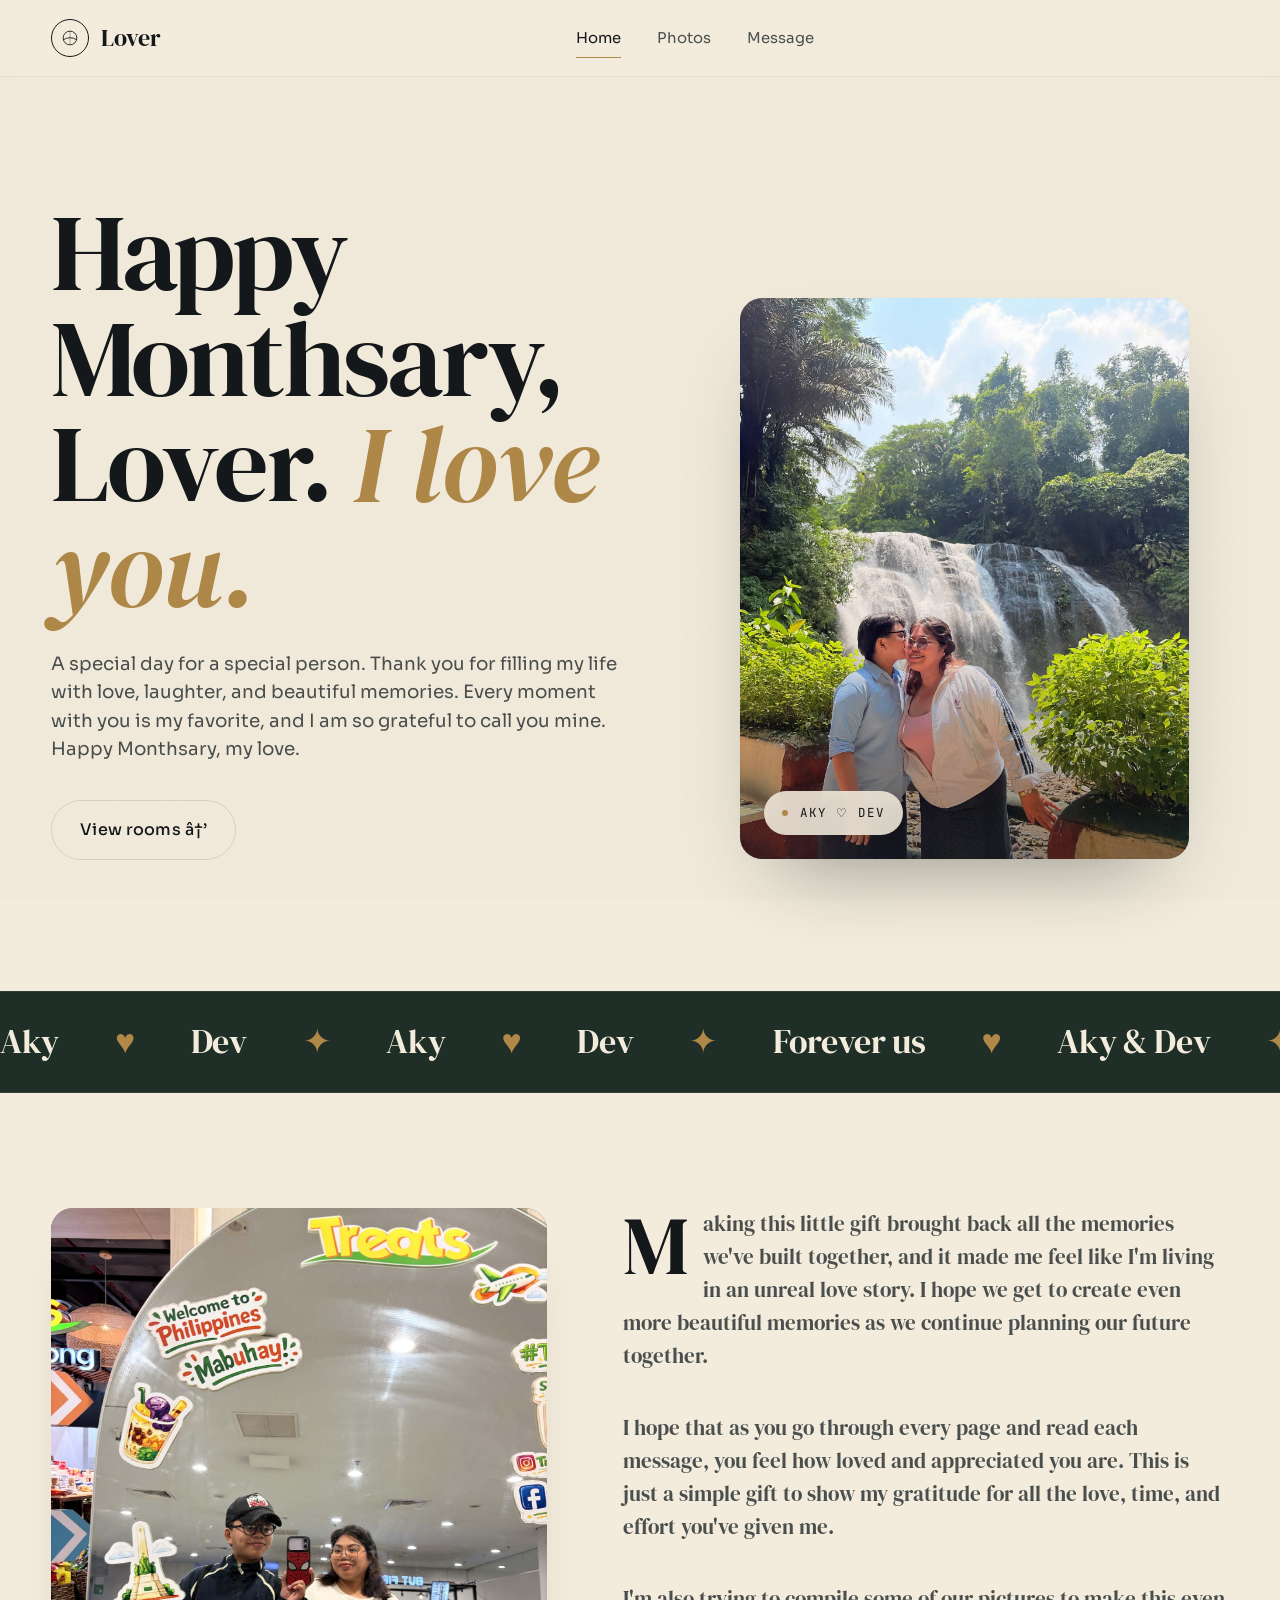
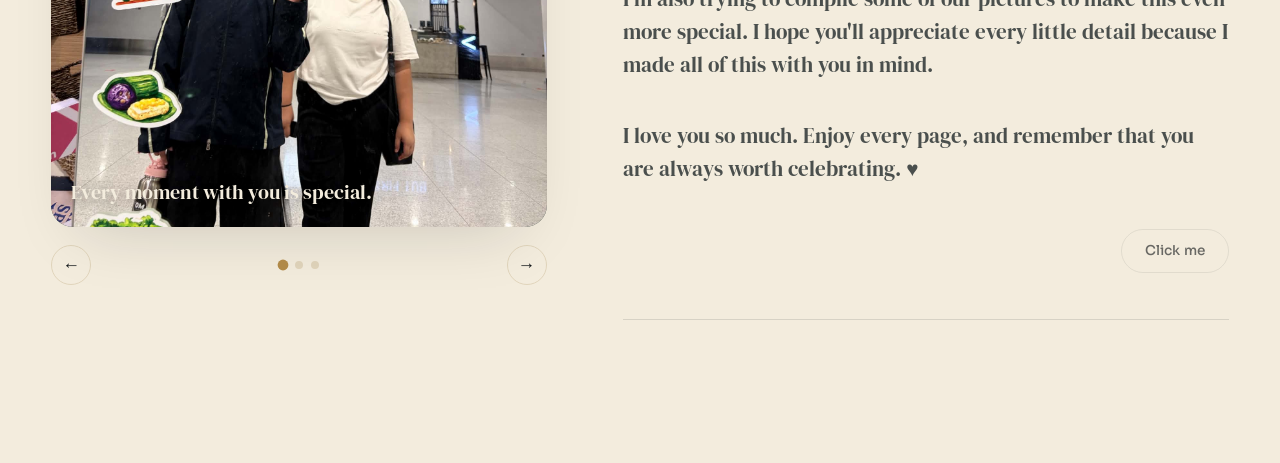
==== commit 5960cc1c: "Refine Lover message page navigation Co-authored-by: Copilot <223556219+Copilot@users.noreply.github" ====
--- a/index.html
+++ b/index.html
@@ -1,11 +1,11 @@
-﻿<!doctype html>
+<!doctype html>
 <html lang="en">
 <head>
   <meta charset="utf-8" />
   <meta name="viewport" content="width=device-width,initial-scale=1" />
   <meta name="theme-color" content="#1f2e26" />
   <title>Lover</title>
-  <meta name="description" content="Talasea is a free, editorial HTML template for boutique hotels and small luxury inns. Cinematic hero, room cards, dining, location, story, and a booking inquiry form. No build step." />
+  <meta name="description" content="Lover is a free, editorial HTML template for boutique hotels and small luxury inns. Cinematic hero, room cards, dining, location, story, and a booking inquiry form. No build step." />
   <link rel="preconnect" href="https://fonts.googleapis.com" />
   <link rel="preconnect" href="https://fonts.gstatic.com" crossorigin />
   <link rel="stylesheet" href="https://fonts.googleapis.com/css2?family=DM+Serif+Display:ital@0;1&family=JetBrains+Mono:wght@400;500&family=Sora:wght@300;400;500;600&display=swap" />
@@ -15,7 +15,7 @@
   <div class="grain" aria-hidden="true"></div>
 
   <header class="site-header">
-    <a class="brand" href="index.html" aria-label="Talasea â€” home">
+    <a class="brand" href="index.html" aria-label="Lover â€” home">
       <span class="brand-mark" aria-hidden="true">
         <svg viewBox="0 0 32 32" width="20" height="20" fill="none">
           <circle cx="16" cy="16" r="11" stroke="currentColor" stroke-width="1.4"/>
@@ -29,22 +29,15 @@
       <a href="index.html" class="is-active">Home</a>
       <a href="our-little-nest.html">Photos</a>
       <a href="our-love-story.html">Message</a>
-      <a href="love-note.html">Contact</a>
     </nav>
-    <!-- <div class="header-cta">
-      <a class="btn btn-ghost" href="#location">Find us</a>
-      <a class="btn btn-solid" href="love-note.html">Reserve</a>
-    </div> -->
     <button class="menu-toggle" aria-label="Open menu" aria-expanded="false" aria-controls="mobileNav">
       <span></span><span></span><span></span>
     </button>
   </header>
   <nav id="mobileNav" class="site-mobile-nav" aria-label="Mobile">
-    <a href="index.html">Stay</a>
-    <a href="our-little-nest.html">Rooms</a>
-    <a href="our-love-story.html">Story</a>
-    <a href="love-note.html">Contact</a>
-    <a class="btn btn-solid btn-lg" href="love-note.html">Reserve a stay</a>
+    <a href="index.html">Home</a>
+    <a href="our-little-nest.html">Photos</a>
+    <a href="our-love-story.html">Message</a>
   </nav>
 
   <main>
@@ -58,7 +51,6 @@
           </h1>
           <p class="hero-sub">A special day for a special person. Thank you for filling my life with love, laughter, and beautiful memories. Every moment with you is my favorite, and I am so grateful to call you mine. Happy Monthsary, my love.</p>
           <div class="hero-actions">
-            <a class="btn btn-solid btn-lg" href="love-note.html">Reserve a stay</a>
             <a class="btn btn-ghost btn-lg" href="our-little-nest.html">View rooms â†’</a>
           </div>
           <!-- <ul class="hero-stats">
@@ -69,7 +61,7 @@
         </div>
         <figure class="hero-visual">
           <!-- REPLACE: hotel exterior at golden hour Â· 1280Ã—1600 portrait Â· WebP/JPG -->
-          <img src="assets/img/home_1.jpg" alt="Talasea hotel exterior at golden hour, set against the sea" width="1280" height="1600"/>
+          <img src="assets/img/home_1.jpg" alt="Lover hotel exterior at golden hour, set against the sea" width="1280" height="1600"/>
           <span class="hero-tag" aria-hidden="true"><span class="pill"></span>Aky ♡ Dev</span>
           <div class="hero-meta">
             <span>Aky ♡ Dev</span>
--- a/assets/css/styles.css
+++ b/assets/css/styles.css
@@ -951,6 +951,107 @@
   color: var(--moss);
 }
 .page-head .meta-row strong { color: var(--ink); font-weight: 500; }
+
+.message-head {
+  padding-bottom: 48px;
+}
+.love-message {
+  padding: 24px 24px 140px;
+  background:
+    radial-gradient(circle at 15% 20%, color-mix(in oklab, var(--brass) 16%, transparent), transparent 28%),
+    var(--cream);
+}
+.love-message-card {
+  position: relative;
+  max-width: 760px;
+  margin: 0 auto;
+  padding: clamp(42px, 7vw, 82px) clamp(28px, 8vw, 96px);
+  overflow: hidden;
+  border: 1px solid color-mix(in oklab, var(--brass) 45%, transparent);
+  border-radius: 4px;
+  background: color-mix(in oklab, var(--cream) 88%, white);
+  box-shadow: 0 24px 70px color-mix(in oklab, var(--forest) 15%, transparent);
+  text-align: center;
+  transform: translateY(28px) rotate(-1deg);
+  transition: opacity 0.8s var(--ease-out), transform 0.8s var(--ease-out);
+}
+.love-message-card.in {
+  transform: translateY(0) rotate(0);
+}
+.love-message-card::before,
+.love-message-card::after {
+  position: absolute;
+  width: 90px;
+  height: 90px;
+  border: 1px solid color-mix(in oklab, var(--brass) 35%, transparent);
+  content: "";
+}
+.love-message-card::before {
+  top: 18px;
+  left: 18px;
+  border-right: 0;
+  border-bottom: 0;
+}
+.love-message-card::after {
+  right: 18px;
+  bottom: 18px;
+  border-top: 0;
+  border-left: 0;
+}
+.love-message-heart {
+  display: block;
+  margin-bottom: 20px;
+  color: var(--brass);
+  font-size: 2rem;
+  animation: message-heartbeat 1.8s ease-in-out infinite;
+}
+.love-message-card h2 {
+  max-width: 14ch;
+  margin: 12px 0 30px;
+  text-align: center;
+  font-family: var(--display);
+  font-size: clamp(2.4rem, 5vw, 4.5rem);
+  font-weight: 400;
+  line-height: 0.98;
+}
+.love-message-copy {
+  max-width: 58ch;
+  margin: 0 auto;
+  color: var(--ink-soft);
+  font-size: 1.08rem;
+  line-height: 1.85;
+  text-align: center;
+}
+.love-message-copy p {
+  margin: 0 0 20px;
+}
+.love-message-copy p:first-child {
+  color: var(--ink);
+  font-family: var(--display);
+  font-size: 1.6rem;
+}
+.love-message-copy em {
+  color: var(--forest);
+  font-family: var(--display);
+  font-size: 1.2em;
+}
+.love-message-signoff {
+  margin-top: 38px !important;
+  color: var(--forest);
+  font-family: var(--display);
+  font-size: 1.35rem;
+  line-height: 1.4;
+}
+@keyframes message-heartbeat {
+  0%, 100% { transform: scale(1); }
+  12% { transform: scale(1.16); }
+  24% { transform: scale(1); }
+}
+@media (prefers-reduced-motion: reduce) {
+  .love-message-heart {
+    animation: none;
+  }
+}
 
 /* ───── rooms catalog (our-little-nest.html) ───── */
 .catalog {
@@ -1733,7 +1834,7 @@
 .value-card h3 { font-size: 1.6rem; margin-bottom: 14px; line-height: 1.15; }
 .value-card p { font-size: 1rem; line-height: 1.65; }
 
-/* ───── contact page (love-note.html) ───── */
+/* ───── inquiry form styles ───── */
 .contact {
   padding: var(--pad-section) var(--pad-x);
 }
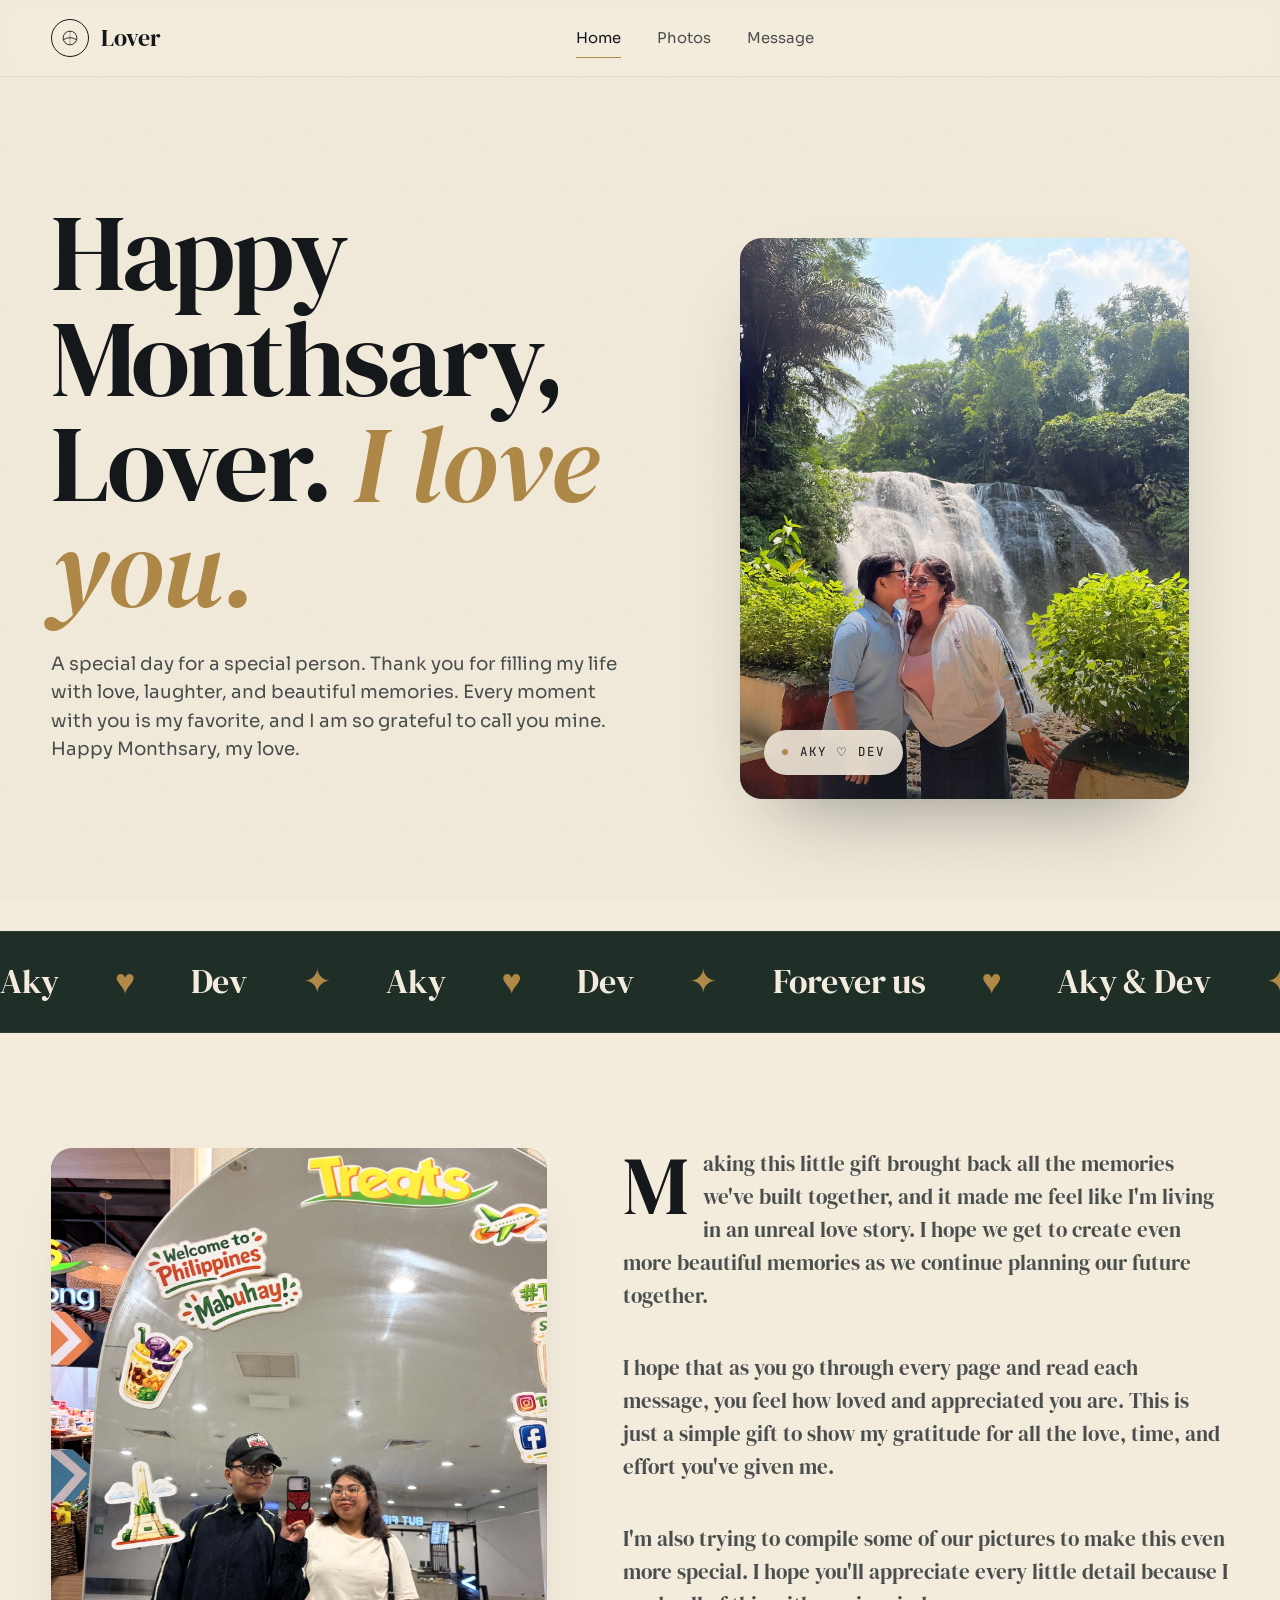
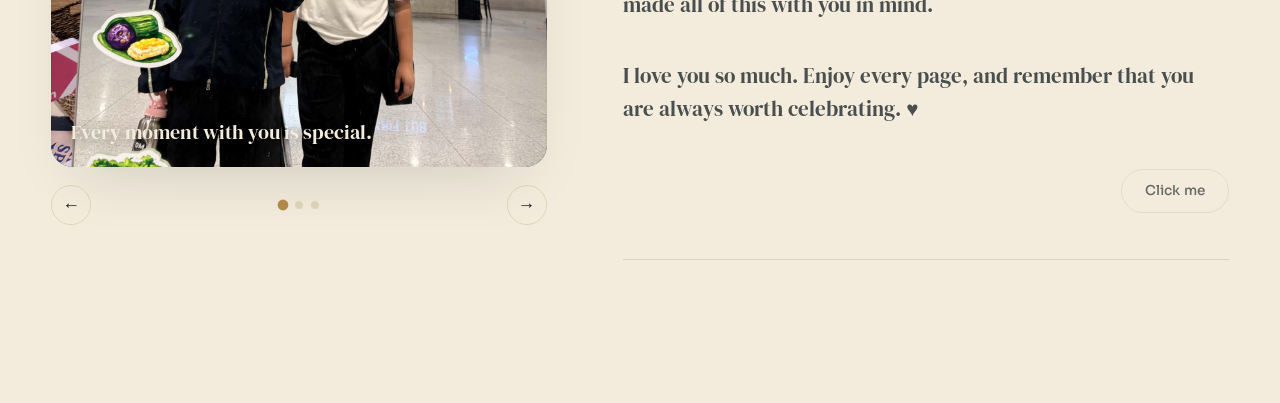
==== commit 785ebe08: "Update Lover website Co-authored-by: Copilot <223556219+Copilot@users.noreply.github.com>" ====
--- a/index.html
+++ b/index.html
@@ -51,7 +51,7 @@
           </h1>
           <p class="hero-sub">A special day for a special person. Thank you for filling my life with love, laughter, and beautiful memories. Every moment with you is my favorite, and I am so grateful to call you mine. Happy Monthsary, my love.</p>
           <div class="hero-actions">
-            <a class="btn btn-ghost btn-lg" href="our-little-nest.html">View rooms â†’</a>
+            <!-- <a class="btn btn-ghost btn-lg" href="our-little-nest.html">View rooms â†’</a> -->
           </div>
           <!-- <ul class="hero-stats">
             <li><strong>24</strong><span>Rooms</span></li>
